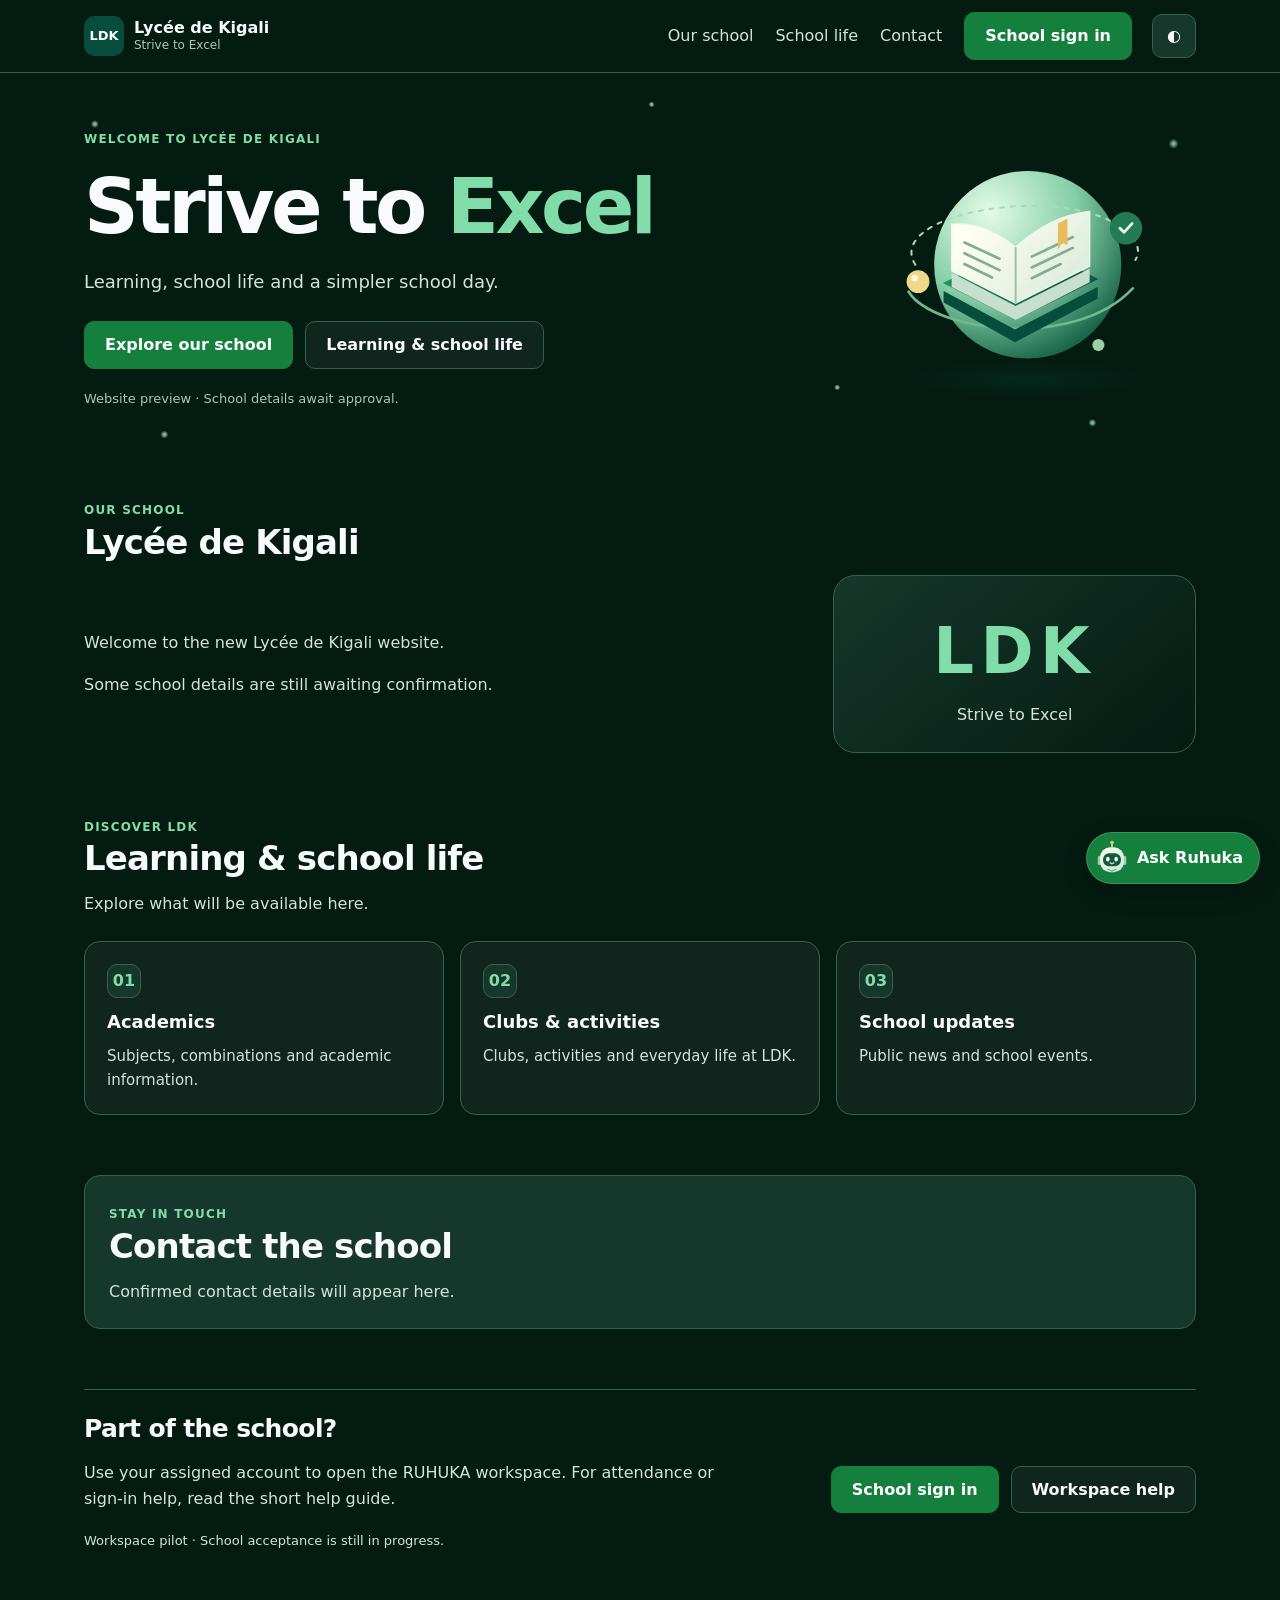
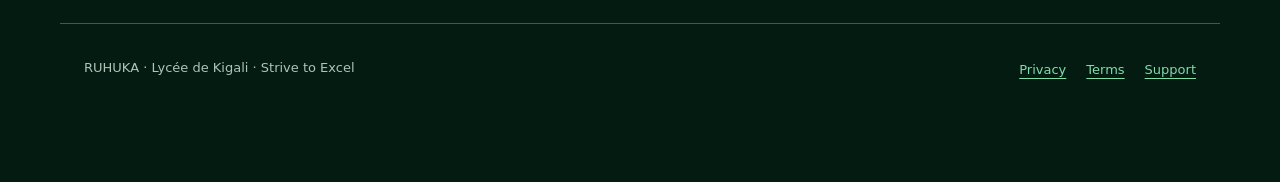
==== index.html @ 47d25acb "Isolate school previews and improve account and mobile readiness" ====
<!doctype html>
<html lang="en" data-theme="dark"><head><meta charset="utf-8"><meta name="viewport" content="width=device-width,initial-scale=1,interactive-widget=resizes-content"><meta name="description" content="Discover Lycée de Kigali. Strive to Excel. School information and secure access to the RUHUKA school workspace."><title>Lycée de Kigali · RUHUKA</title><link rel="stylesheet" href="public.css"><link rel="stylesheet" href="chat.css"><script src="connected/config.js" defer></script><script src="public-content.js" defer></script><script src="public.js" defer></script></head><body>
<a class="skip" href="#main">Skip to content</a><header class="site-header"><div class="site-nav"><a class="brand" href="index.html"><span class="brand-mark">LDK</span><span>Lycée de Kigali<small>Strive to Excel</small></span></a><nav class="desktop-links" aria-label="Main navigation"><a href="#about">Our school</a><a href="#school-life">School life</a><a href="#contact">Contact</a><a class="button primary" href="connected/">School sign in</a></nav><button id="themeBtn" class="theme-button" aria-label="Use light theme" type="button">◐</button><button id="menu-button" class="menu-button" type="button" aria-label="Open navigation" aria-expanded="false" aria-controls="site-menu">Menu</button><nav id="site-menu" class="site-menu" aria-label="Phone navigation" hidden><a href="#about">Our school</a><a href="#school-life">School life</a><a href="#contact">Contact</a><a href="connected/">School sign in</a></nav></div></header>
<main id="main" tabindex="-1"><section class="hero"><div><span class="eyebrow">Welcome to Lycée de Kigali</span><h1>Strive to <span class="gradient-text">Excel</span></h1><p class="hero-sub">Learning, school life and a simpler school day.</p><div class="actions"><a class="button primary" href="#about">Explore our school</a><a class="button" href="#school-life">Learning &amp; school life</a></div><p class="pilot" id="public-school-state">Website preview · School details await approval.</p></div><div class="hero-illustration" aria-hidden="true"><img src="assets/learning-orbit.svg" alt="" width="520" height="440" fetchpriority="high"></div></section>
<section class="section" id="about"><span class="eyebrow">Our school</span><h2>Lycée de Kigali</h2><div class="school-intro"><div><p id="public-introduction">Welcome to the new Lycée de Kigali website.</p><p class="muted" id="public-details-status">Some school details are still awaiting confirmation.</p></div><div class="motto-card"><span aria-hidden="true">LDK</span><p>Strive to Excel</p></div></div></section>
<section class="section" id="school-life"><span class="eyebrow">Discover LDK</span><h2>Learning &amp; school life</h2><p class="section-intro">Explore what will be available here.</p><div class="cards"><article class="card"><span class="step" aria-hidden="true">01</span><h3>Academics</h3><p id="public-academics">Subjects, combinations and academic information.</p></article><article class="card"><span class="step" aria-hidden="true">02</span><h3>Clubs &amp; activities</h3><p id="public-activities">Clubs, activities and everyday life at LDK.</p></article><article class="card"><span class="step" aria-hidden="true">03</span><h3>School updates</h3><p id="public-news">Public news and school events.</p></article></div></section>
<section class="section" id="contact"><div class="support-strip"><div><span class="eyebrow">Stay in touch</span><h2>Contact the school</h2><p id="public-contact">Confirmed contact details will appear here.</p></div></div></section>
<section class="section" id="school-workspace"><div class="workspace-strip"><div><h2>Part of the school?</h2><p>Use your assigned account to open the RUHUKA workspace. For attendance or sign-in help, read the short help guide.</p><p class="pilot">Workspace pilot · School acceptance is still in progress.</p></div><div class="actions"><a class="button primary" href="connected/">School sign in</a><a class="button" href="support.html">Workspace help</a></div></div></section></main>
<footer class="site-footer"><p>RUHUKA · Lycée de Kigali · Strive to Excel</p><nav aria-label="Information pages"><a href="privacy.html">Privacy</a><a href="terms.html">Terms</a><a href="support.html">Support</a></nav></footer><p id="public-status" class="public-status" role="status"></p>
<!-- AI ASSISTANT -->
<div id="ai-assistant" >
  <section id="ai-chat-panel" hidden role="region" aria-labelledby="ai-title">
    <header class="ai-header">
      <div class="ai-avatar" aria-hidden="true"><img src="assets/ruhuka-helper.svg" width="38" height="38" alt=""></div>
      <div class="ai-heading"><h2 id="ai-title">Ruhuka Assistant</h2><p>School help &amp; everyday learning</p></div>
      <button class="ai-icon-button" onclick="toggleAI()" aria-label="Close assistant">×</button>
    </header>
    <div class="ai-toolbar"><span>Ask. Learn. Keep moving.</span><button onclick="clearAIConversation()">New chat</button></div>
    <div id="ai-messages" role="log" aria-label="Chat messages" aria-live="off" aria-busy="false" tabindex="0"></div>
    <p id="ai-announcement" class="ai-sr-only" role="status" aria-live="polite" aria-atomic="true"></p>
    <div class="ai-suggestions" aria-label="Suggested questions">
      <button onclick="sendAIMessage('How do I take attendance?')">Attendance help</button>
      <button onclick="sendAIMessage('Explain how to study effectively.')">Study tips</button>
    </div>
    <div class="ai-progress"><span id="ai-status" role="status" aria-live="polite">Ready</span><button id="ai-retry" hidden onclick="retryAIMessage()">Try again</button></div>
    <div class="ai-composer">
      <label class="ai-sr-only" for="ai-input">Your question</label>
      <textarea id="ai-input" aria-describedby="ai-privacy-note" rows="2" maxlength="2000" placeholder="Ask a question…"></textarea>
      <button id="ai-send" onclick="sendAIMessage()" aria-label="Send message">Send</button>
      <button id="ai-stop" hidden onclick="stopAIResponse()" aria-label="Stop response">Stop</button>
    </div>
    <p id="ai-privacy-note" class="ai-disclaimer">Only your conversation text is sent to the AI provider. No access to private school records. Live web lookup is not connected. Don’t share passwords or private details.</p>
  </section>
  <button id="ai-fab" onclick="openAssistant()" aria-label="Open Ruhuka assistant" aria-controls="ai-chat-panel" aria-expanded="false"><img src="assets/ruhuka-helper.svg" width="38" height="38" alt="" aria-hidden="true">Ask Ruhuka</button>
</div>

</body></html>
---- public.css ----
:root{color-scheme:dark;--p:#064e3b;--a:#15803d;--a2:#80dca9;--s1:#10251e;--s2:#16372b;--s3:#244638;--b:#37604c;--t:#f8fafc;--t2:#d3e4da;--t3:#afc4b7;--sky-top:#041b12;--sh2:0 8px 24px #0003;--sh:0 2px 8px #0002}
[data-theme=light]{color-scheme:light;--p:#14532d;--a:#166534;--a2:#166534;--s1:#fff;--s2:#edf5ef;--s3:#e2eee6;--b:#c2d7c9;--t:#13281d;--t2:#374f40;--t3:#4e6657;--sky-top:#f3f8f4;--sh2:0 8px 24px #183b2415;--sh:0 2px 8px #183b2410}
*{box-sizing:border-box}html{scroll-behavior:auto;scroll-padding-top:88px}body{margin:0;font:16px/1.6 system-ui,-apple-system,sans-serif;background:var(--sky-top);color:var(--t)}button,input,select,textarea{font:inherit}button,a{-webkit-tap-highlight-color:transparent}button{cursor:pointer}a{color:var(--a2);text-underline-offset:4px}button:disabled{opacity:.6}button:focus-visible,a:focus-visible,input:focus-visible,select:focus-visible,textarea:focus-visible{outline:3px solid var(--a2);outline-offset:4px}[hidden]{display:none!important}
.skip{position:absolute;left:12px;top:-100px;padding:12px;background:var(--s1);z-index:50}.skip:focus{top:8px}.site-header{position:sticky;top:0;z-index:20;background:var(--sky-top);border-bottom:1px solid var(--b)}.site-nav{max-width:1160px;margin:auto;padding:12px 24px;display:flex;gap:20px;align-items:center;flex-wrap:wrap}.brand{display:flex;align-items:center;gap:10px;color:var(--t);font-weight:750;text-decoration:none;line-height:1.25}.brand-mark{display:grid;place-items:center;background:var(--p);color:#fff;border-radius:10px;width:40px;height:40px;font-size:13px}.brand small{display:block;font-size:12px;font-weight:500;color:var(--t3)}.desktop-links{margin-left:auto;display:flex;gap:22px;align-items:center}.desktop-links a{color:var(--t2);text-decoration:none}.theme-button,.menu-button{min-width:44px;min-height:44px;border:1px solid var(--b);border-radius:10px;background:var(--s2);color:var(--t)}.menu-button{display:none}.site-menu{width:100%;border-top:1px solid var(--b);padding-top:10px}.site-menu a{display:block;min-height:44px;padding:10px 0;color:var(--t);text-decoration:none}.button{display:inline-flex;align-items:center;justify-content:center;gap:8px;min-height:46px;padding:10px 20px;border-radius:10px;text-decoration:none;font-weight:650;border:1px solid var(--b);color:var(--t);background:var(--s1)}.button.primary{background:var(--a);border-color:var(--a);color:white}
.hero{max-width:1160px;margin:auto;padding:52px 24px 44px;display:grid;grid-template-columns:minmax(0,1.35fr) minmax(200px,.65fr);gap:32px;align-items:center}.hero h1{font-size:clamp(44px,6vw,76px);line-height:1.08;letter-spacing:-.045em;margin:16px 0 20px}.gradient-text{color:var(--a2)}.hero-sub{font-size:18px;color:var(--t2);max-width:49ch;margin:0 0 24px}.eyebrow{text-transform:uppercase;letter-spacing:.1em;font-size:12px;font-weight:750;color:var(--a2)}.hero-illustration img{display:block;width:100%;max-width:350px;height:auto;margin:auto}.actions{display:flex;gap:12px;flex-wrap:wrap}.pilot{font-size:13px;color:var(--t3);max-width:62ch;margin-top:20px}.section{max-width:1160px;margin:auto;padding:30px 24px}.section h2{font-size:clamp(25px,3.5vw,34px);line-height:1.2;letter-spacing:-.025em;margin:0 0 12px}.section-intro{max-width:68ch;color:var(--t2);margin:0 0 24px}.cards{display:grid;grid-template-columns:repeat(3,minmax(0,1fr));gap:16px}.card{background:var(--s1);border:1px solid var(--b);border-radius:16px;padding:22px}.card h3{font-size:18px;line-height:1.35;margin:12px 0 10px}.card p{font-size:15px;color:var(--t2);margin:0}.step{display:grid;place-items:center;width:34px;height:34px;border:1px solid var(--b);background:var(--s2);border-radius:10px;font-weight:750;color:var(--a2)}.support-strip{display:flex;gap:20px;justify-content:space-between;align-items:center;background:var(--s2);border:1px solid var(--b);padding:24px;border-radius:16px}.support-strip p{margin:8px 0 0;color:var(--t2)}.site-footer{max-width:1160px;margin:28px auto 0;padding:24px 24px 90px;border-top:1px solid var(--b);display:flex;gap:18px;justify-content:space-between;flex-wrap:wrap;color:var(--t3);font-size:13px}.site-footer nav{display:flex;gap:20px}.site-footer a{min-height:44px;display:inline-flex;align-items:center}.site-footer p{margin:10px 0}.public-status{position:fixed;right:20px;bottom:78px;z-index:500;max-width:300px;padding:0 10px;background:var(--s1);border-radius:8px}
@media(max-width:760px){.site-nav{padding:10px 16px;gap:10px}.desktop-links{display:none}.theme-button{margin-left:auto}.menu-button{display:block}.brand{font-size:14px}.hero{grid-template-columns:1fr;padding:24px 18px 28px;gap:12px;text-align:center}.hero-illustration{grid-row:1;max-width:170px;justify-self:center}.hero h1{font-size:clamp(40px,11vw,64px)}.hero-sub{font-size:16px}.actions{justify-content:center}.hero .button{flex:1;min-width:135px}.pilot{margin-bottom:0}.section{padding:24px 18px}.cards{grid-template-columns:1fr}.card{padding:18px}.support-strip{align-items:flex-start;flex-direction:column;padding:20px}.site-footer{padding-inline:18px}.site-footer nav{flex-wrap:wrap}.public-status{right:10px;max-width:calc(100vw - 20px)}}

.school-intro{display:grid;grid-template-columns:2fr 1fr;gap:24px;align-items:center}.school-intro p{color:var(--t2);max-width:65ch}.motto-card{border:1px solid var(--b);border-radius:22px;padding:24px;text-align:center;background:linear-gradient(140deg,var(--s2),var(--sky-top))}.motto-card span{display:block;font-size:clamp(36px,6vw,64px);font-weight:800;letter-spacing:.1em;color:var(--a2)}.motto-card p{margin:0}.workspace-strip{border-top:1px solid var(--b);padding-top:24px;display:flex;align-items:center;gap:24px;justify-content:space-between}.workspace-strip p{max-width:65ch;color:var(--t2)}.workspace-strip h2{font-size:25px}.workspace-strip .actions{flex-shrink:0}.muted{color:var(--t3)}@media(max-width:1000px){.desktop-links{gap:12px}.site-nav{gap:12px}.workspace-strip{flex-direction:column;align-items:flex-start}}@media(max-width:760px){.school-intro{grid-template-columns:1fr}.motto-card{padding:16px}.workspace-strip .actions{width:100%}}

/* A few stationary points of light; no timer, movement, canvas or filter. */
.hero{position:relative;isolation:isolate;--star:rgba(194,245,216,.7)}
.hero::before{content:"";position:absolute;inset:0;z-index:-1;pointer-events:none;background:
radial-gradient(circle at 3% 13%,var(--star) 0 1px,transparent 4px),
radial-gradient(circle at 96% 18%,var(--star) 0 1px,transparent 5px),
radial-gradient(circle at 89% 89%,var(--star) 0 1px,transparent 4px),
radial-gradient(circle at 51% 8%,var(--star) 0 1px,transparent 3px),
radial-gradient(circle at 67% 80%,var(--star) 0 1px,transparent 3px),
radial-gradient(circle at 9% 92%,var(--star) 0 1px,transparent 4px)}
[data-theme=light] .hero{--star:rgba(21,128,61,.25)}

#public-introduction,#public-academics,#public-activities,#public-news,#public-contact{white-space:pre-wrap;overflow-wrap:anywhere}
---- chat.css ----
#ai-assistant{position:fixed;bottom:max(16px,env(safe-area-inset-bottom));right:20px;z-index:500;font-family:inherit}
#ai-assistant [hidden]{display:none!important}
#ai-chat-panel{width:410px;max-width:calc(100vw - 32px);height:min(650px,calc(100dvh - 32px));display:flex;flex-direction:column;background:var(--s1);border:1px solid var(--b);border-radius:20px;box-shadow:0 16px 64px #0005;overflow:hidden}
.ai-header{display:flex;gap:12px;align-items:center;padding:18px;background:var(--p);color:#fff}
.ai-avatar{width:38px;height:38px;border-radius:12px;display:grid;place-items:center;background:#ffffff24;font-weight:800;flex:none}
.ai-heading{flex:1;min-width:0}.ai-heading h2{font-size:17px;margin:0}.ai-heading p{font-size:12px;opacity:.85;margin:3px 0 0}
#ai-assistant button{font:inherit;cursor:pointer;min-height:44px;border-radius:10px}
.ai-icon-button{font-size:28px!important;width:44px;border:0;color:#fff;background:transparent}
.ai-toolbar{display:flex;align-items:center;justify-content:space-between;padding:0 16px;border-bottom:1px solid var(--b);font-size:12px;color:var(--t2)}
.ai-toolbar button,.ai-progress button{border:0;background:transparent;color:var(--t);font-weight:600}
#ai-messages{flex:1;min-height:80px;overflow-y:auto;overscroll-behavior:contain;padding:18px;display:flex;flex-direction:column;gap:14px;scrollbar-width:thin}
.ai-message{flex-shrink:0;max-width:92%;padding:12px 14px;border-radius:15px;font-size:14px;line-height:1.6;white-space:pre-wrap;overflow-wrap:anywhere}
.ai-message-user{align-self:flex-end;background:var(--a);color:#fff;border-bottom-right-radius:4px}
.ai-message-assistant{align-self:flex-start;background:var(--s2);color:var(--t);border-bottom-left-radius:4px}
.ai-waiting{display:flex;gap:5px;align-items:center;min-height:44px}
.ai-waiting span{width:6px;height:6px;background:var(--a);border-radius:50%;animation:ai-pulse 1s infinite}
.ai-waiting span:nth-child(2){animation-delay:.15s}.ai-waiting span:nth-child(3){animation-delay:.3s}
.ai-suggestions{display:flex;gap:8px;padding:0 14px;flex-wrap:wrap}
.ai-suggestions button{font-size:12px!important;background:var(--s2);border:1px solid var(--b);color:var(--t);padding:0 10px}
.ai-progress{display:flex;align-items:center;justify-content:space-between;gap:6px;min-height:32px;padding:4px 16px;color:var(--t2);font-size:11px}
.ai-composer{display:flex;align-items:flex-end;gap:8px;margin:0 14px;border:1px solid var(--b);padding:6px;border-radius:14px;background:var(--s2)}
#ai-input{flex:1;min-width:0;resize:none;max-height:100px;border:0;background:transparent;color:var(--t);padding:6px;font:inherit;font-size:16px;line-height:1.4}
#ai-send,#ai-stop{padding:0 12px;border:0;background:var(--a);color:#fff;font-weight:600!important;flex:none}
#ai-stop{background:var(--s3);color:var(--t)}#ai-send:disabled{display:none}
.ai-disclaimer{margin:8px 16px 12px;font-size:10px;line-height:1.5;color:var(--t2)}
#ai-fab{display:flex;align-items:center;gap:10px;padding:0 18px;height:52px;border:1px solid #ffffff25;border-radius:28px!important;background:var(--a);color:#fff;box-shadow:var(--sh2);font-weight:600!important}
#ai-fab span{font-size:22px}
#ai-assistant button:focus-visible,#ai-input:focus-visible{outline:2px solid var(--a);outline-offset:3px}
.ai-sr-only{position:absolute;width:1px;height:1px;overflow:hidden;clip-path:inset(50%)}
@media(max-width:480px){#ai-assistant{right:8px;bottom:max(8px,env(safe-area-inset-bottom))}#ai-chat-panel{width:calc(100vw - 16px);max-width:none;height:calc(100dvh - 24px);border-radius:16px}.ai-header{padding:12px}.ai-suggestions{gap:6px}}
@media(prefers-reduced-motion:reduce){.ai-waiting span{animation:none}}

#ai-messages:focus-visible{outline:3px solid var(--a);outline-offset:-4px}#ai-assistant button:focus-visible{outline:3px solid var(--t);outline-offset:2px;box-shadow:0 0 0 5px var(--s1)}

#ai-fab{padding:4px 16px 4px 6px;gap:6px}#ai-fab img,.ai-avatar img{display:block;flex-shrink:0;object-fit:contain}.ai-avatar{background:transparent;border-radius:0}

@media (max-height: 500px) {
  .ai-header { padding: 6px 12px; }
  #ai-messages { min-height: 0; padding: 8px 12px; }
  .ai-suggestions { display: none; }
  .ai-disclaimer { margin: 4px 12px 6px; }
}
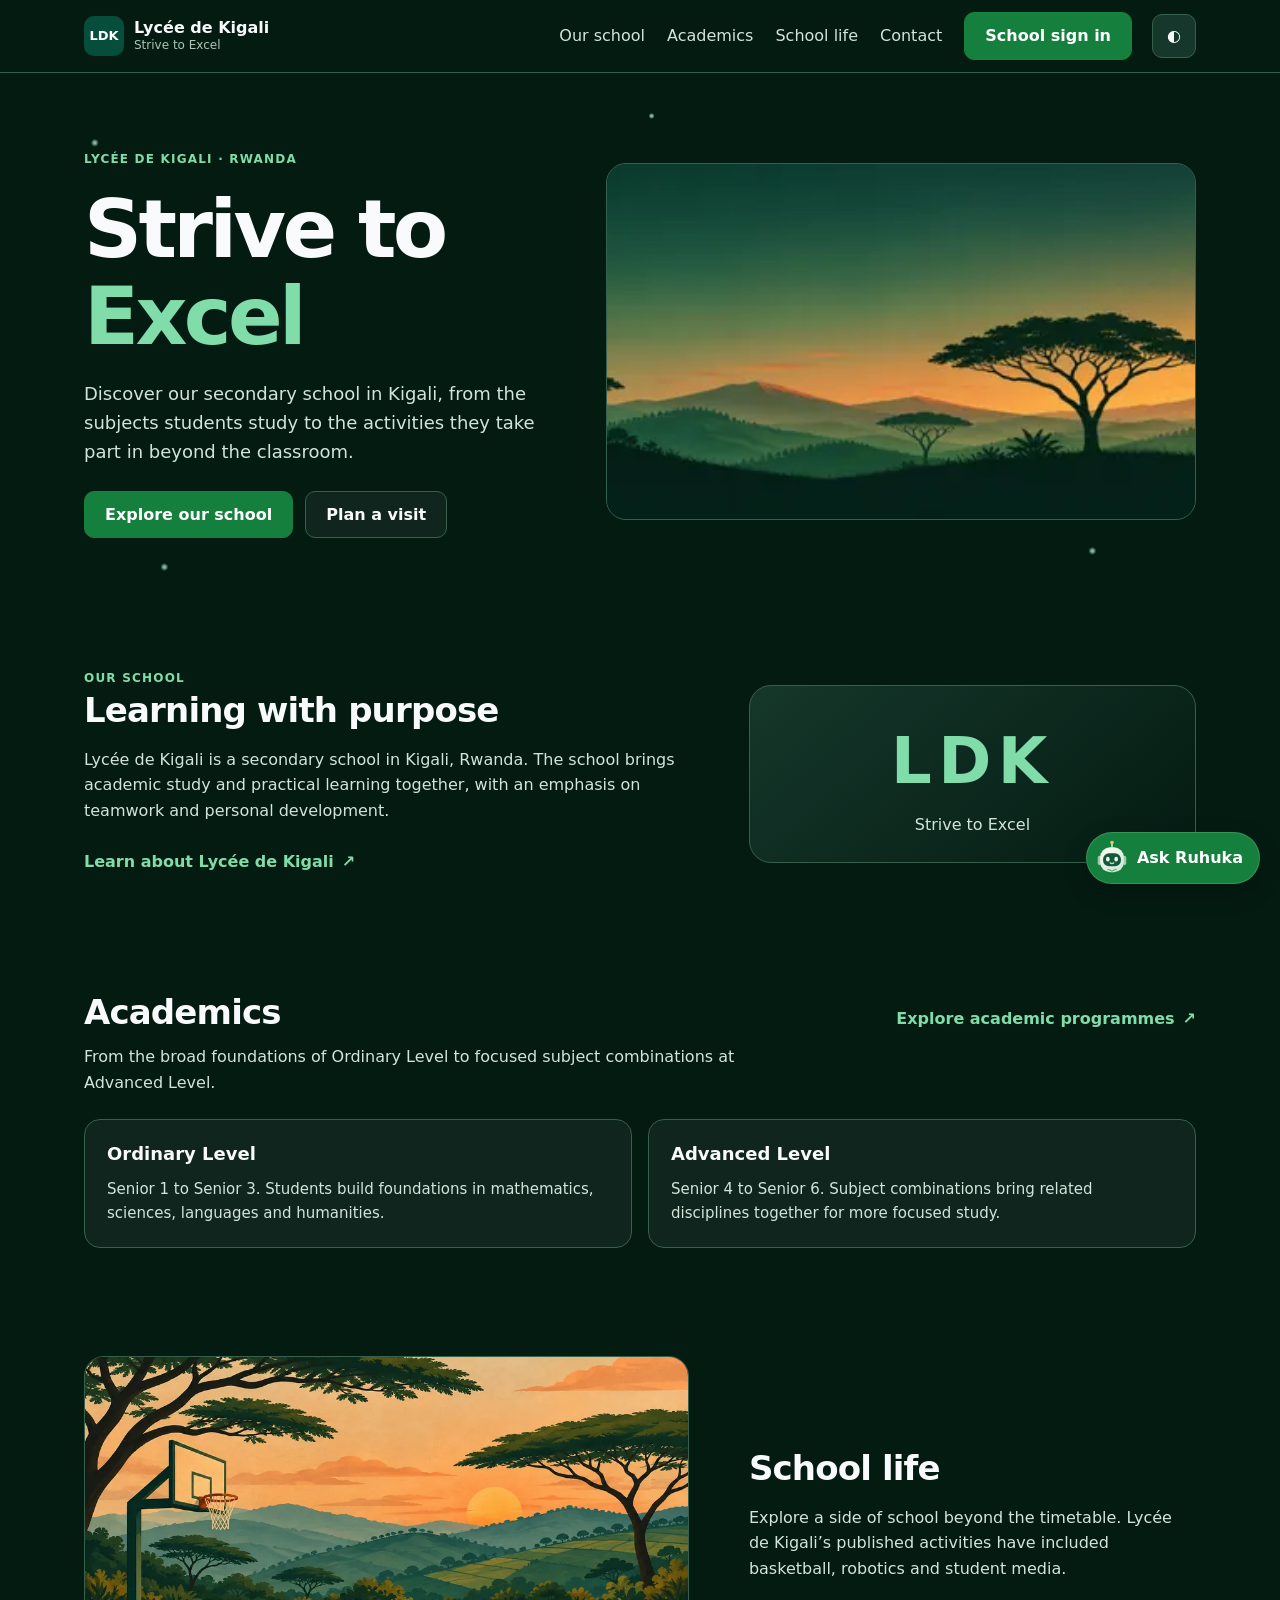
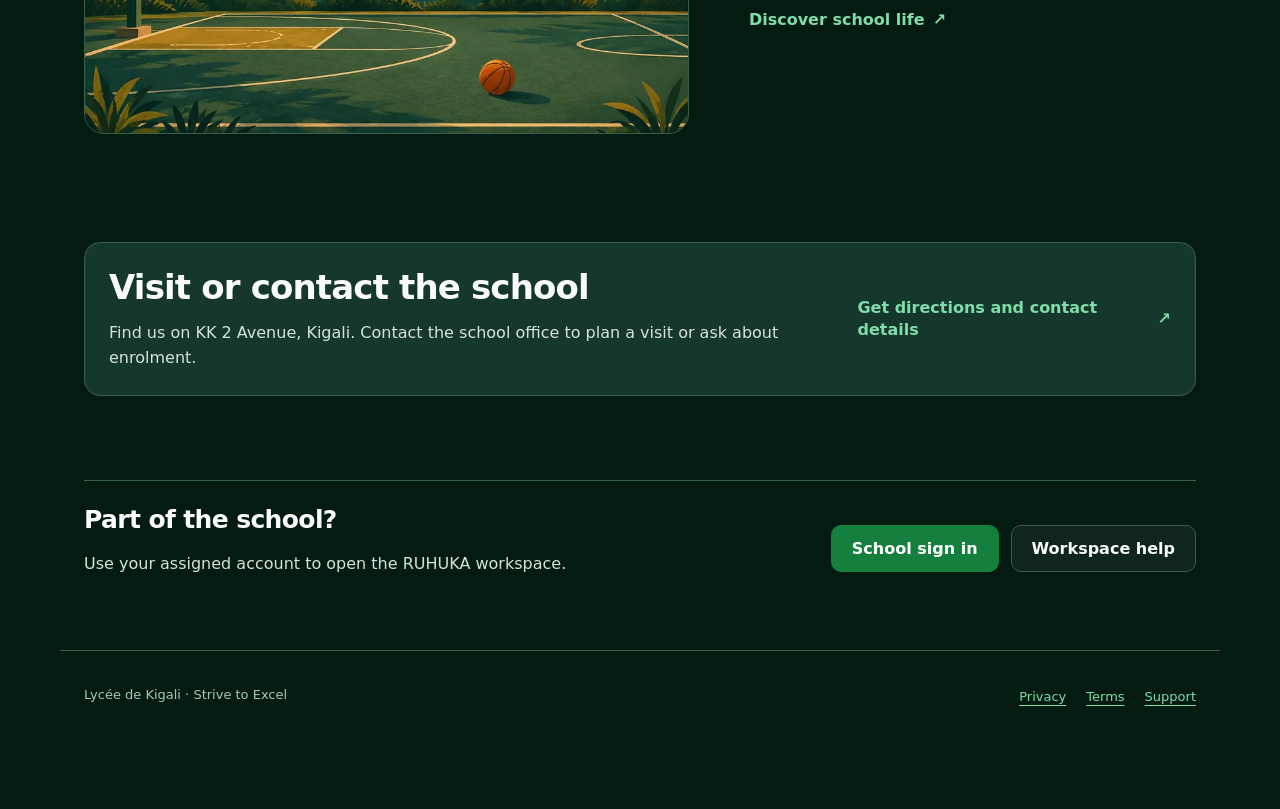
==== commit 496ae5e9: "Expand the public school site with dedicated visitor pages" ====
--- a/index.html
+++ b/index.html
@@ -1,12 +1,81 @@
 <!doctype html>
-<html lang="en" data-theme="dark"><head><meta charset="utf-8"><meta name="viewport" content="width=device-width,initial-scale=1,interactive-widget=resizes-content"><meta name="description" content="Discover Lycée de Kigali. Strive to Excel. School information and secure access to the RUHUKA school workspace."><title>Lycée de Kigali · RUHUKA</title><link rel="stylesheet" href="public.css"><link rel="stylesheet" href="chat.css"><script src="connected/config.js" defer></script><script src="public-content.js" defer></script><script src="public.js" defer></script></head><body>
-<a class="skip" href="#main">Skip to content</a><header class="site-header"><div class="site-nav"><a class="brand" href="index.html"><span class="brand-mark">LDK</span><span>Lycée de Kigali<small>Strive to Excel</small></span></a><nav class="desktop-links" aria-label="Main navigation"><a href="#about">Our school</a><a href="#school-life">School life</a><a href="#contact">Contact</a><a class="button primary" href="connected/">School sign in</a></nav><button id="themeBtn" class="theme-button" aria-label="Use light theme" type="button">◐</button><button id="menu-button" class="menu-button" type="button" aria-label="Open navigation" aria-expanded="false" aria-controls="site-menu">Menu</button><nav id="site-menu" class="site-menu" aria-label="Phone navigation" hidden><a href="#about">Our school</a><a href="#school-life">School life</a><a href="#contact">Contact</a><a href="connected/">School sign in</a></nav></div></header>
-<main id="main" tabindex="-1"><section class="hero"><div><span class="eyebrow">Welcome to Lycée de Kigali</span><h1>Strive to <span class="gradient-text">Excel</span></h1><p class="hero-sub">Learning, school life and a simpler school day.</p><div class="actions"><a class="button primary" href="#about">Explore our school</a><a class="button" href="#school-life">Learning &amp; school life</a></div><p class="pilot" id="public-school-state">Website preview · School details await approval.</p></div><div class="hero-illustration" aria-hidden="true"><img src="assets/learning-orbit.svg" alt="" width="520" height="440" fetchpriority="high"></div></section>
-<section class="section" id="about"><span class="eyebrow">Our school</span><h2>Lycée de Kigali</h2><div class="school-intro"><div><p id="public-introduction">Welcome to the new Lycée de Kigali website.</p><p class="muted" id="public-details-status">Some school details are still awaiting confirmation.</p></div><div class="motto-card"><span aria-hidden="true">LDK</span><p>Strive to Excel</p></div></div></section>
-<section class="section" id="school-life"><span class="eyebrow">Discover LDK</span><h2>Learning &amp; school life</h2><p class="section-intro">Explore what will be available here.</p><div class="cards"><article class="card"><span class="step" aria-hidden="true">01</span><h3>Academics</h3><p id="public-academics">Subjects, combinations and academic information.</p></article><article class="card"><span class="step" aria-hidden="true">02</span><h3>Clubs &amp; activities</h3><p id="public-activities">Clubs, activities and everyday life at LDK.</p></article><article class="card"><span class="step" aria-hidden="true">03</span><h3>School updates</h3><p id="public-news">Public news and school events.</p></article></div></section>
-<section class="section" id="contact"><div class="support-strip"><div><span class="eyebrow">Stay in touch</span><h2>Contact the school</h2><p id="public-contact">Confirmed contact details will appear here.</p></div></div></section>
-<section class="section" id="school-workspace"><div class="workspace-strip"><div><h2>Part of the school?</h2><p>Use your assigned account to open the RUHUKA workspace. For attendance or sign-in help, read the short help guide.</p><p class="pilot">Workspace pilot · School acceptance is still in progress.</p></div><div class="actions"><a class="button primary" href="connected/">School sign in</a><a class="button" href="support.html">Workspace help</a></div></div></section></main>
-<footer class="site-footer"><p>RUHUKA · Lycée de Kigali · Strive to Excel</p><nav aria-label="Information pages"><a href="privacy.html">Privacy</a><a href="terms.html">Terms</a><a href="support.html">Support</a></nav></footer><p id="public-status" class="public-status" role="status"></p>
+<html lang="en" data-theme="dark">
+<head>
+  <meta charset="utf-8">
+  <meta name="viewport" content="width=device-width,initial-scale=1,interactive-widget=resizes-content">
+  <meta name="description" content="Explore Lycée de Kigali, its academic programmes, school life and visitor information.">
+  <title>Lycée de Kigali · Strive to Excel</title>
+  <link rel="stylesheet" href="public.css"><link rel="stylesheet" href="chat.css">
+  <script src="connected/config.js" defer></script>
+  <script src="public-content.js" defer></script>
+  <script src="public.js" defer></script>
+</head>
+<body>
+<a class="skip" href="#main">Skip to content</a>
+<header class="site-header">
+  <div class="site-nav">
+    <a class="brand" href="index.html"><span class="brand-mark">LDK</span><span>Lycée de Kigali<small>Strive to Excel</small></span></a>
+    <nav class="desktop-links" aria-label="Main navigation"><a href="#about">Our school</a><a href="#academics">Academics</a><a href="#school-life">School life</a><a href="#contact">Contact</a><a class="button primary" href="connected/">School sign in</a></nav>
+    <button id="themeBtn" class="theme-button" aria-label="Use light theme" type="button">◐</button>
+    <button id="menu-button" class="menu-button" type="button" aria-label="Open navigation" aria-expanded="false" aria-controls="site-menu">Menu</button>
+    <nav id="site-menu" class="site-menu" aria-label="Phone navigation" hidden><a href="#about">Our school</a><a href="#academics">Academics</a><a href="#school-life">School life</a><a href="#contact">Contact</a><a href="connected/">School sign in</a></nav>
+  </div>
+</header>
+<main id="main" tabindex="-1">
+  <section class="hero visitor-hero" aria-labelledby="welcome-title">
+    <div class="visitor-hero-copy">
+      <span class="eyebrow">Lycée de Kigali · Rwanda</span>
+      <h1 id="welcome-title">Strive to <span class="gradient-text">Excel</span></h1>
+      <p class="hero-sub">Discover our secondary school in Kigali, from the subjects students study to the activities they take part in beyond the classroom.</p>
+      <div class="actions"><a class="button primary" href="#about">Explore our school</a><a class="button" href="#contact">Plan a visit</a></div>
+    </div>
+    <figure class="visitor-image hero-landscape"><img src="assets/kigali-hills.webp" srcset="assets/kigali-hills-small.webp 640w, assets/kigali-hills.webp 1280w" sizes="(max-width: 760px) calc(100vw - 36px), (max-width: 1160px) 55vw, 620px" width="1280" height="427" alt="Illustration of layered hills and acacia trees at dusk" fetchpriority="high"></figure>
+  </section>
+
+  <section class="section visitor-section" id="about">
+    <div class="visitor-split">
+      <div><span class="eyebrow">Our school</span><h2>Learning with purpose</h2>
+      <p id="public-introduction">Lycée de Kigali is a secondary school in Kigali, Rwanda. The school brings academic study and practical learning together, with an emphasis on teamwork and personal development.</p>
+      <a class="visitor-link" href="our-school.html" target="_blank" rel="noopener">Learn about Lycée de Kigali <span aria-hidden="true">↗</span><span class="visually-hidden"> (opens in a new tab)</span></a></div>
+      <div class="motto-card"><span aria-hidden="true">LDK</span><p>Strive to Excel</p></div>
+    </div>
+  </section>
+
+  <section class="section visitor-section" id="academics">
+    <div class="visitor-section-heading"><h2>Academics</h2><a class="visitor-link" href="academics.html" target="_blank" rel="noopener">Explore academic programmes <span aria-hidden="true">↗</span><span class="visually-hidden"> (opens in a new tab)</span></a></div>
+    <p class="section-intro" id="public-academics">From the broad foundations of Ordinary Level to focused subject combinations at Advanced Level.</p>
+    <div class="visitor-grid visitor-grid-two"><article class="card"><h3>Ordinary Level</h3><p>Senior 1 to Senior 3. Students build foundations in mathematics, sciences, languages and humanities.</p></article><article class="card"><h3>Advanced Level</h3><p>Senior 4 to Senior 6. Subject combinations bring related disciplines together for more focused study.</p></article></div>
+  </section>
+
+  <section class="section visitor-section" id="school-life">
+    <div class="visitor-split visitor-story">
+      <figure class="visitor-image life-landscape"><img src="assets/school-court.webp" width="960" height="640" alt="Illustration of an empty basketball court framed by trees and hills" loading="lazy" decoding="async"></figure>
+      <div><h2>School life</h2>
+      <p id="public-activities">Explore a side of school beyond the timetable. Lycée de Kigali’s published activities have included basketball, robotics and student media.</p>
+      <a class="visitor-link" href="school-life.html" target="_blank" rel="noopener">Discover school life <span aria-hidden="true">↗</span><span class="visually-hidden"> (opens in a new tab)</span></a>
+      <div class="visitor-update" data-public-update hidden><h3>School updates</h3><p id="public-news"></p></div></div>
+    </div>
+  </section>
+
+  <section class="section visitor-section" id="contact">
+    <div class="support-strip">
+      <div><h2>Visit or contact the school</h2><p id="public-contact">Find us on KK 2 Avenue, Kigali. Contact the school office to plan a visit or ask about enrolment.</p></div>
+      <a class="visitor-link" href="contact.html" target="_blank" rel="noopener">Get directions and contact details <span aria-hidden="true">↗</span><span class="visually-hidden"> (opens in a new tab)</span></a>
+    </div>
+  </section>
+
+  <section class="section" id="school-workspace">
+    <div class="workspace-strip">
+      <div><h2>Part of the school?</h2><p>Use your assigned account to open the RUHUKA workspace.</p></div>
+      <div class="actions"><a class="button primary" href="connected/">School sign in</a><a class="button" href="support.html">Workspace help</a></div>
+    </div>
+  </section>
+</main>
+<footer class="site-footer">
+  <p>Lycée de Kigali · Strive to Excel</p>
+  <nav aria-label="Information pages"><a href="privacy.html">Privacy</a><a href="terms.html">Terms</a><a href="support.html">Support</a></nav>
+</footer>
+<p id="public-status" class="public-status" role="status"></p>
 <!-- AI ASSISTANT -->
 <div id="ai-assistant" >
   <section id="ai-chat-panel" hidden role="region" aria-labelledby="ai-title">
@@ -34,4 +103,5 @@
   <button id="ai-fab" onclick="openAssistant()" aria-label="Open Ruhuka assistant" aria-controls="ai-chat-panel" aria-expanded="false"><img src="assets/ruhuka-helper.svg" width="38" height="38" alt="" aria-hidden="true">Ask Ruhuka</button>
 </div>
 
-</body></html>
+</body>
+</html>
--- a/public.css
+++ b/public.css
@@ -19,3 +19,89 @@
 [data-theme=light] .hero{--star:rgba(21,128,61,.25)}
 
 #public-introduction,#public-academics,#public-activities,#public-news,#public-contact{white-space:pre-wrap;overflow-wrap:anywhere}
+
+/* Visitor pages share the existing theme and leave workspace styling intact. */
+.visually-hidden {
+  position: absolute;
+  width: 1px;
+  height: 1px;
+  padding: 0;
+  margin: -1px;
+  overflow: hidden;
+  clip-path: inset(50%);
+  white-space: nowrap;
+}
+.desktop-links [aria-current="page"], .site-menu [aria-current="page"] {
+  color: var(--a2);
+  text-decoration: underline;
+  text-underline-offset: 5px;
+}
+.visitor-hero {
+  grid-template-columns: minmax(0, .88fr) minmax(0, 1.12fr);
+  gap: clamp(24px, 5vw, 58px);
+  padding-block: clamp(32px, 6vw, 72px);
+}
+.visitor-hero h1 { font-size: clamp(45px, 6.3vw, 82px); }
+.visitor-hero .hero-sub { max-width: 42ch; }
+.visitor-image {
+  margin: 0;
+  overflow: hidden;
+  border: 1px solid var(--b);
+  border-radius: 20px;
+  background: var(--s2);
+}
+.visitor-image img { display: block; width: 100%; height: 100%; object-fit: cover; }
+.hero-landscape { aspect-ratio: 1.65; }
+.hero-landscape img { object-position: 58% center; }
+.life-landscape { aspect-ratio: 1.6; }
+.visitor-section { padding-block: clamp(30px, 5vw, 54px); }
+.visitor-section-heading { display: flex; flex-wrap: wrap; align-items: baseline; justify-content: space-between; column-gap: 24px; }
+.visitor-split {
+  display: grid;
+  grid-template-columns: minmax(0, 1.15fr) minmax(0, .85fr);
+  align-items: center;
+  gap: clamp(22px, 5vw, 60px);
+}
+.visitor-story p, .visitor-split p { color: var(--t2); max-width: 62ch; }
+.visitor-grid {
+  display: grid;
+  grid-template-columns: repeat(3, minmax(0, 1fr));
+  gap: 16px;
+}
+.visitor-grid-two { grid-template-columns: repeat(2, minmax(0, 1fr)); }
+.visitor-grid .card h3, .visitor-detail .card h3 { margin-top: 0; }
+.visitor-link, .visitor-back {
+  display: inline-flex;
+  min-height: 44px;
+  align-items: center;
+  gap: 8px;
+  font-weight: 700;
+  line-height: 1.35;
+}
+.visitor-link { text-decoration: none; }
+.visitor-link:hover { text-decoration: underline; }
+.visitor-update { margin-top: 16px; border-top: 1px solid var(--b); }
+.visitor-detail .detail-heading { padding-block: clamp(26px, 5vw, 58px) 8px; }
+.detail-heading h1 { font-size: clamp(40px, 7vw, 68px); line-height: 1.08; letter-spacing: -.04em; margin: 14px 0 0; }
+.visitor-detail .actions { justify-content: flex-start; }
+.contact-list { display: grid; gap: 6px; }
+.contact-list a { display: flex; align-items: center; gap: 8px; min-height: 44px; overflow-wrap: anywhere; }
+.visitor-detail .card .actions { margin-top: 16px; }
+@media (max-width: 920px) {
+  .site-nav { padding: 10px 16px; gap: 10px; }
+  .desktop-links { display: none; }
+  .theme-button { margin-left: auto; }
+  .menu-button { display: block; }
+}
+@media (max-width: 760px) {
+  .visitor-hero { grid-template-columns: minmax(0, 1fr); gap: 22px; text-align: left; }
+  .visitor-hero h1 { font-size: clamp(43px, 11vw, 65px); }
+  .visitor-hero .actions { justify-content: flex-start; }
+  .visitor-hero .button { flex: none; }
+  .hero-landscape { aspect-ratio: 1.85; }
+  .visitor-split { grid-template-columns: minmax(0, 1fr); }
+  .visitor-grid { grid-template-columns: repeat(2, minmax(0, 1fr)); }
+}
+@media (max-width: 510px) {
+  .visitor-grid { grid-template-columns: minmax(0, 1fr); }
+}
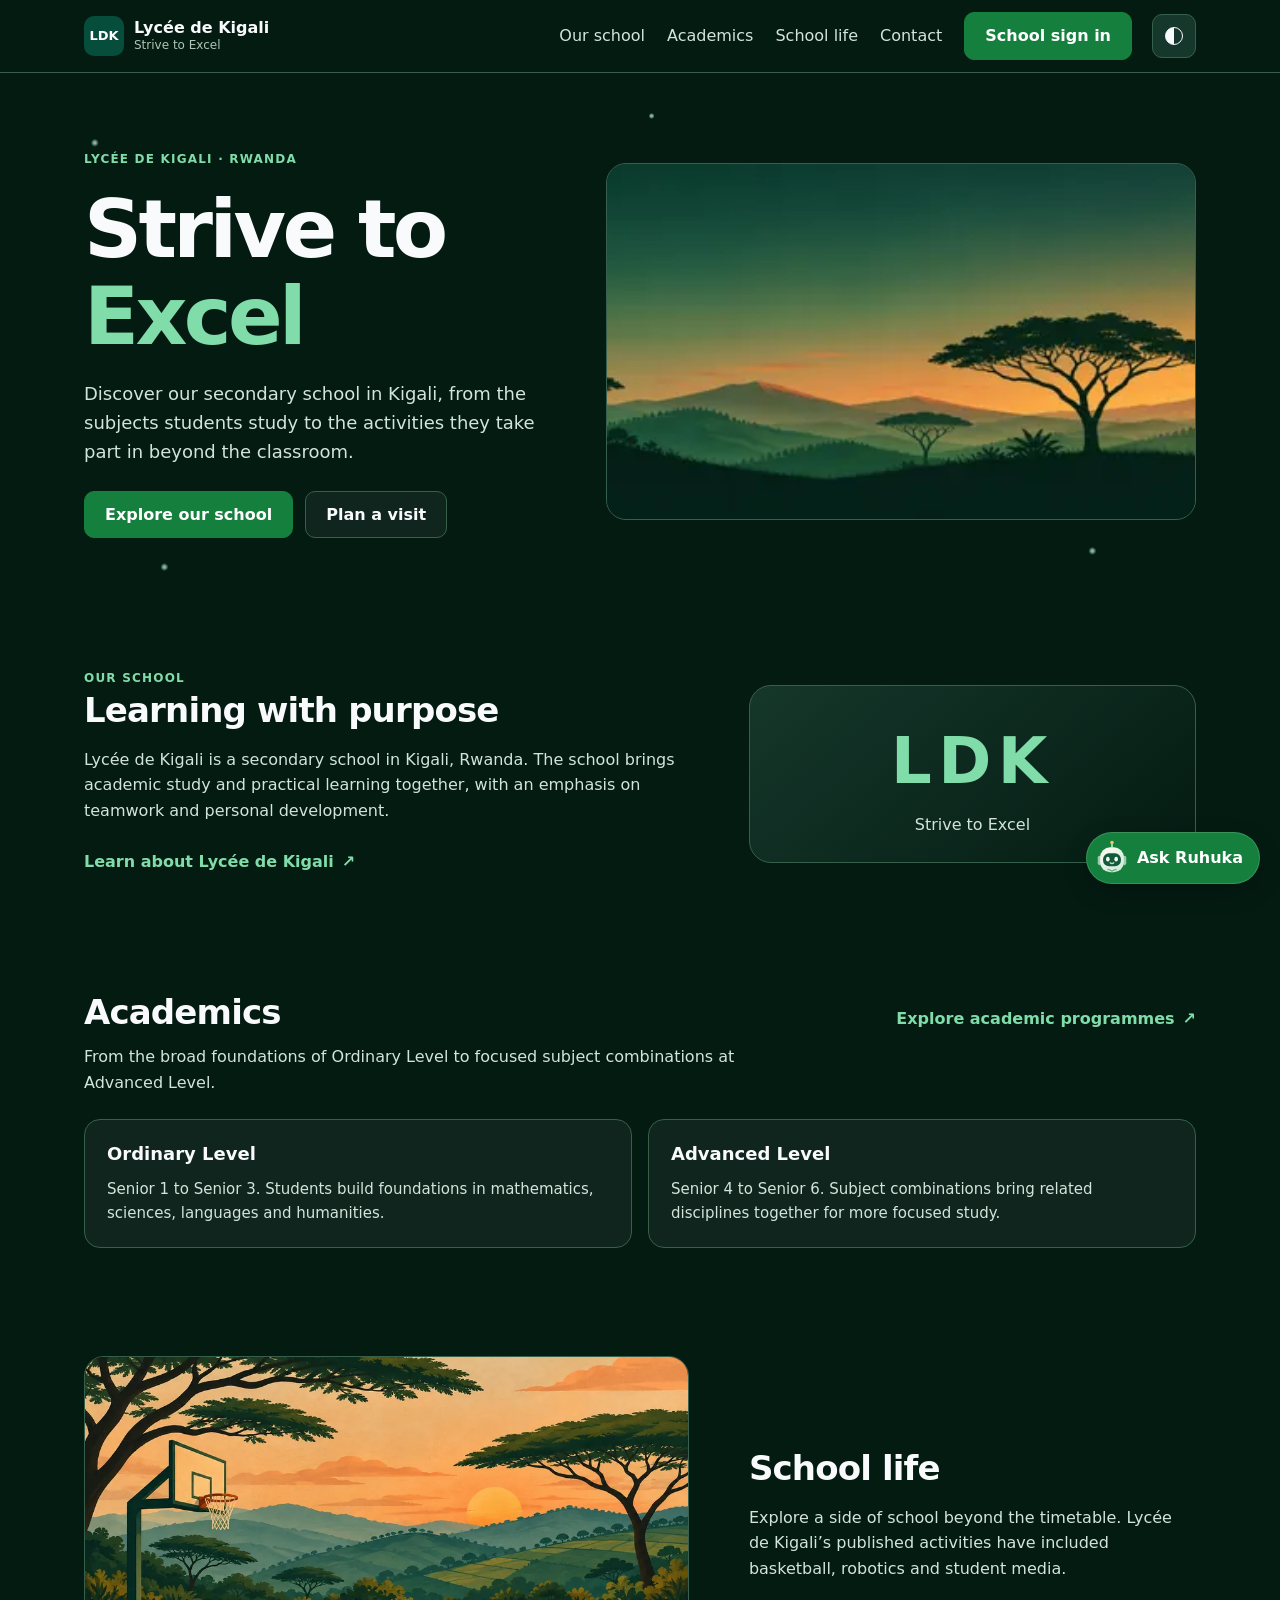
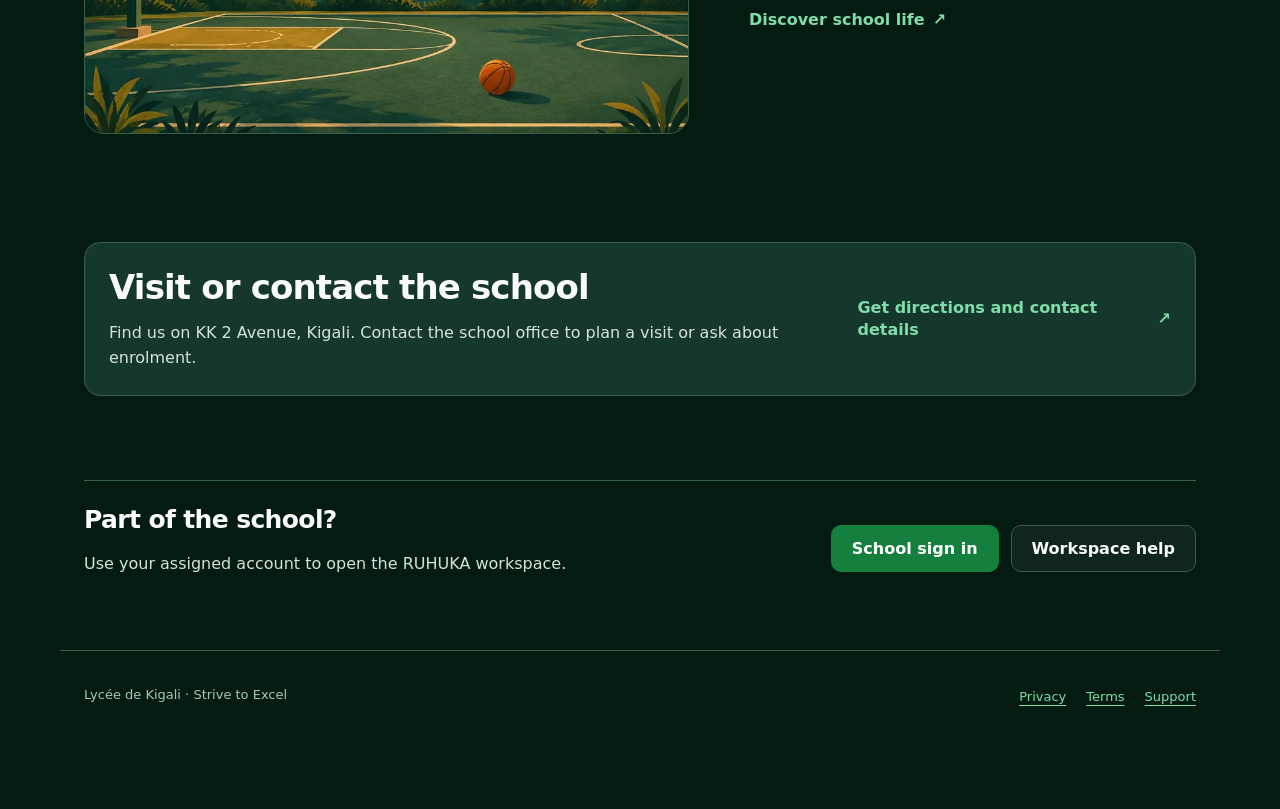
==== commit 1e39b3e4: "Keep the visitor theme switch visible across browsers" ====
--- a/index.html
+++ b/index.html
@@ -16,7 +16,7 @@
   <div class="site-nav">
     <a class="brand" href="index.html"><span class="brand-mark">LDK</span><span>Lycée de Kigali<small>Strive to Excel</small></span></a>
     <nav class="desktop-links" aria-label="Main navigation"><a href="#about">Our school</a><a href="#academics">Academics</a><a href="#school-life">School life</a><a href="#contact">Contact</a><a class="button primary" href="connected/">School sign in</a></nav>
-    <button id="themeBtn" class="theme-button" aria-label="Use light theme" type="button">◐</button>
+    <button id="themeBtn" class="theme-button" aria-label="Use light theme" type="button"></button>
     <button id="menu-button" class="menu-button" type="button" aria-label="Open navigation" aria-expanded="false" aria-controls="site-menu">Menu</button>
     <nav id="site-menu" class="site-menu" aria-label="Phone navigation" hidden><a href="#about">Our school</a><a href="#academics">Academics</a><a href="#school-life">School life</a><a href="#contact">Contact</a><a href="connected/">School sign in</a></nav>
   </div>
--- a/public.css
+++ b/public.css
@@ -105,3 +105,14 @@
 @media (max-width: 510px) {
   .visitor-grid { grid-template-columns: minmax(0, 1fr); }
 }
+
+.theme-button::before {
+  content: "";
+  display: block;
+  width: 16px;
+  height: 16px;
+  margin: auto;
+  border: 1px solid currentColor;
+  border-radius: 50%;
+  background: linear-gradient(90deg, currentColor 50%, transparent 50%);
+}
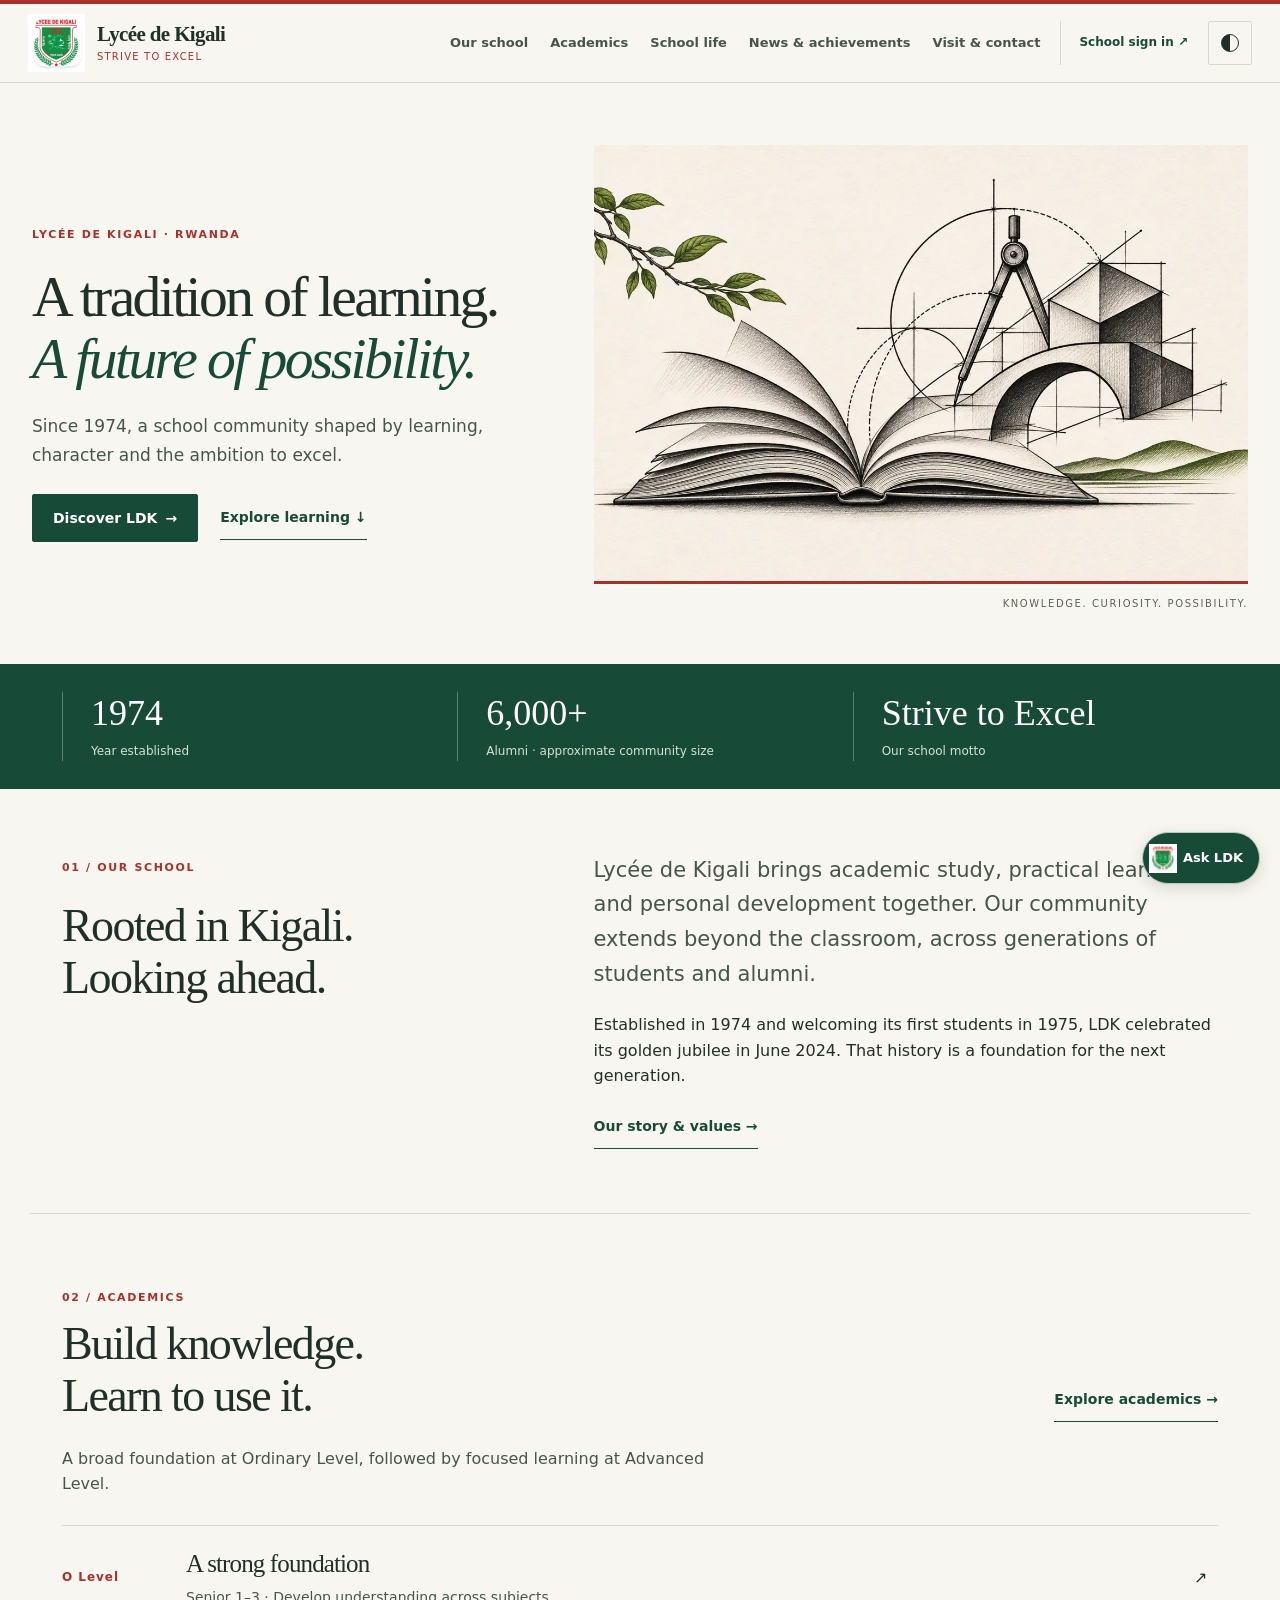
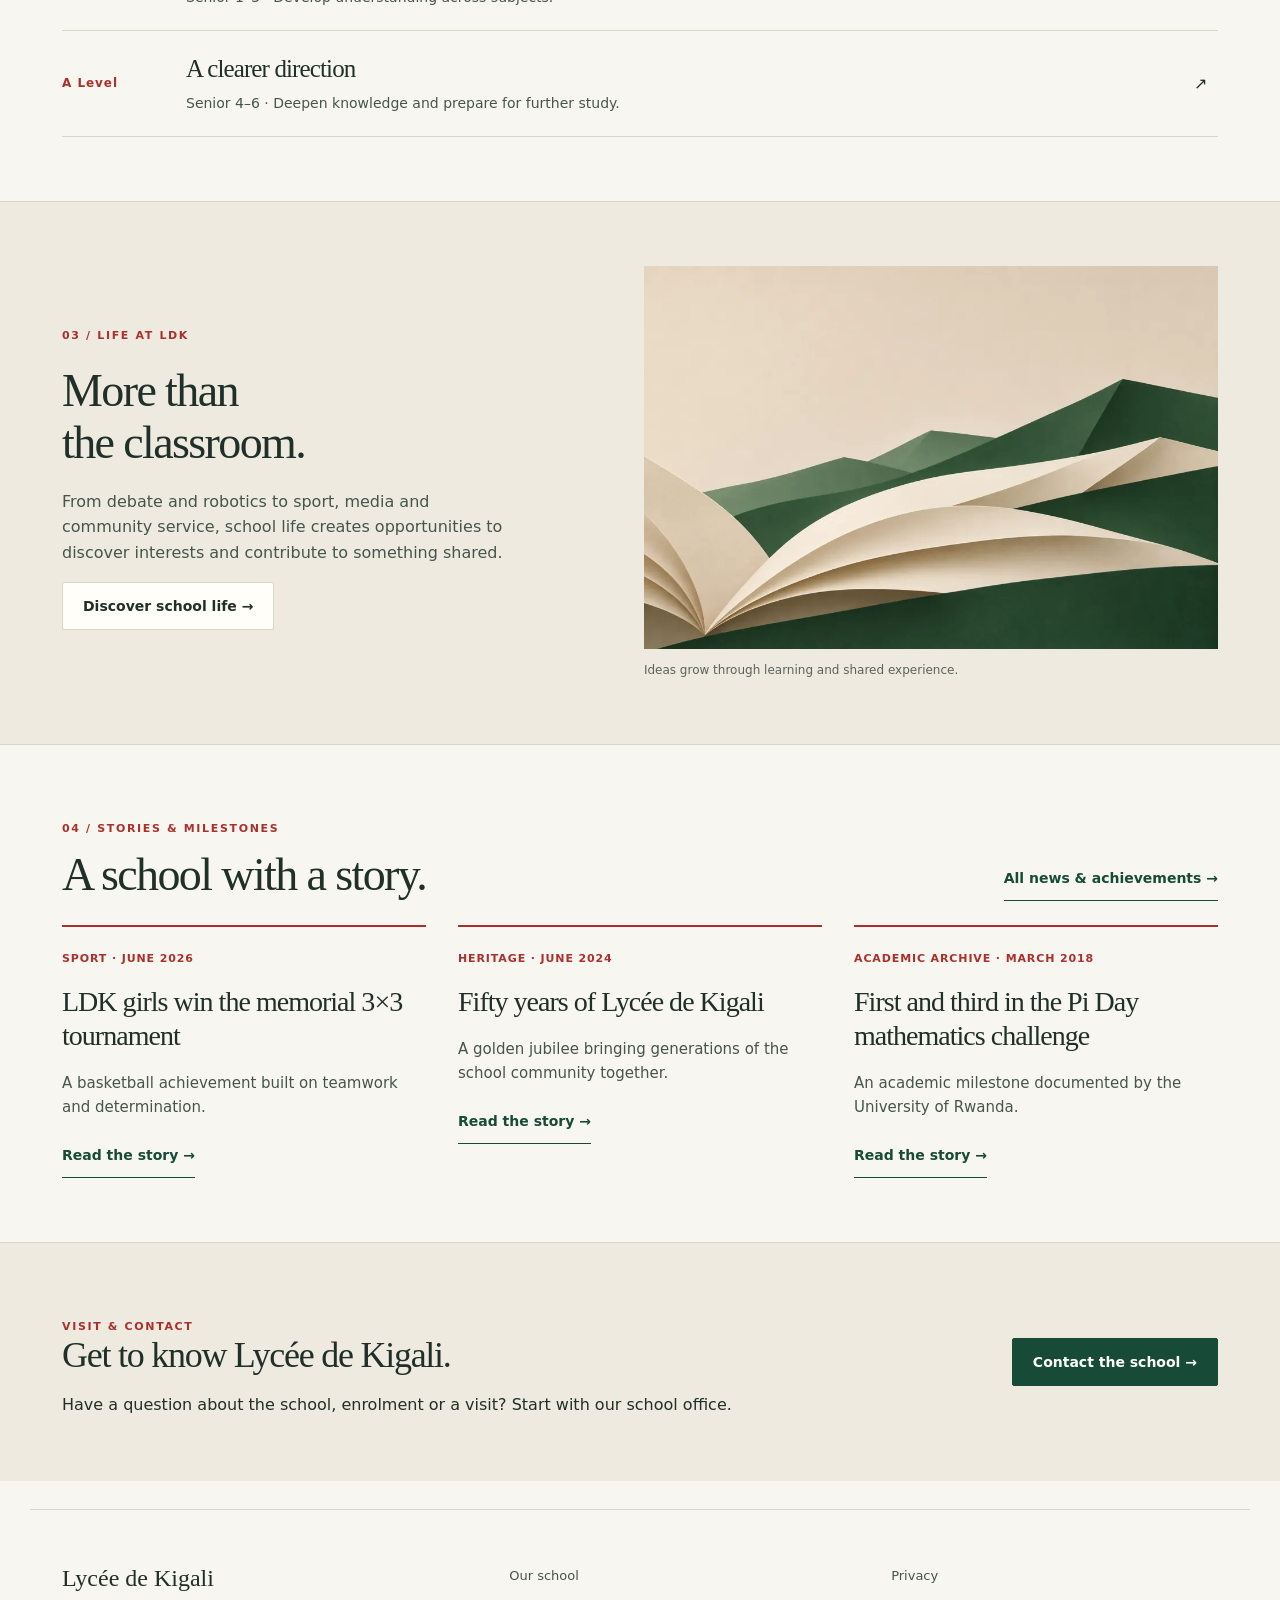
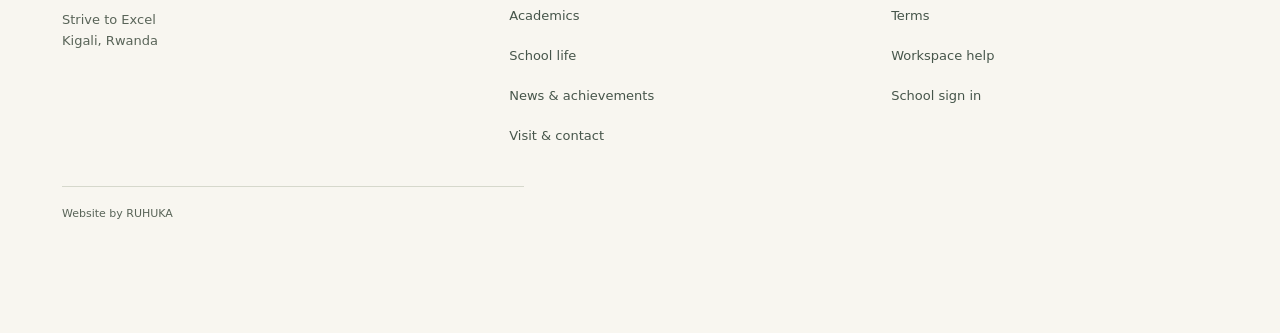
==== commit 364e9b71: "Give Lycée de Kigali a school-first editorial visitor website" ====
--- a/index.html
+++ b/index.html
@@ -1,90 +1,19 @@
 <!doctype html>
-<html lang="en" data-theme="dark">
-<head>
-  <meta charset="utf-8">
-  <meta name="viewport" content="width=device-width,initial-scale=1,interactive-widget=resizes-content">
-  <meta name="description" content="Explore Lycée de Kigali, its academic programmes, school life and visitor information.">
-  <title>Lycée de Kigali · Strive to Excel</title>
-  <link rel="stylesheet" href="public.css"><link rel="stylesheet" href="chat.css">
-  <script src="connected/config.js" defer></script>
-  <script src="public-content.js" defer></script>
-  <script src="public.js" defer></script>
-</head>
-<body>
-<a class="skip" href="#main">Skip to content</a>
-<header class="site-header">
-  <div class="site-nav">
-    <a class="brand" href="index.html"><span class="brand-mark">LDK</span><span>Lycée de Kigali<small>Strive to Excel</small></span></a>
-    <nav class="desktop-links" aria-label="Main navigation"><a href="#about">Our school</a><a href="#academics">Academics</a><a href="#school-life">School life</a><a href="#contact">Contact</a><a class="button primary" href="connected/">School sign in</a></nav>
-    <button id="themeBtn" class="theme-button" aria-label="Use light theme" type="button"></button>
-    <button id="menu-button" class="menu-button" type="button" aria-label="Open navigation" aria-expanded="false" aria-controls="site-menu">Menu</button>
-    <nav id="site-menu" class="site-menu" aria-label="Phone navigation" hidden><a href="#about">Our school</a><a href="#academics">Academics</a><a href="#school-life">School life</a><a href="#contact">Contact</a><a href="connected/">School sign in</a></nav>
-  </div>
-</header>
-<main id="main" tabindex="-1">
-  <section class="hero visitor-hero" aria-labelledby="welcome-title">
-    <div class="visitor-hero-copy">
-      <span class="eyebrow">Lycée de Kigali · Rwanda</span>
-      <h1 id="welcome-title">Strive to <span class="gradient-text">Excel</span></h1>
-      <p class="hero-sub">Discover our secondary school in Kigali, from the subjects students study to the activities they take part in beyond the classroom.</p>
-      <div class="actions"><a class="button primary" href="#about">Explore our school</a><a class="button" href="#contact">Plan a visit</a></div>
-    </div>
-    <figure class="visitor-image hero-landscape"><img src="assets/kigali-hills.webp" srcset="assets/kigali-hills-small.webp 640w, assets/kigali-hills.webp 1280w" sizes="(max-width: 760px) calc(100vw - 36px), (max-width: 1160px) 55vw, 620px" width="1280" height="427" alt="Illustration of layered hills and acacia trees at dusk" fetchpriority="high"></figure>
-  </section>
-
-  <section class="section visitor-section" id="about">
-    <div class="visitor-split">
-      <div><span class="eyebrow">Our school</span><h2>Learning with purpose</h2>
-      <p id="public-introduction">Lycée de Kigali is a secondary school in Kigali, Rwanda. The school brings academic study and practical learning together, with an emphasis on teamwork and personal development.</p>
-      <a class="visitor-link" href="our-school.html" target="_blank" rel="noopener">Learn about Lycée de Kigali <span aria-hidden="true">↗</span><span class="visually-hidden"> (opens in a new tab)</span></a></div>
-      <div class="motto-card"><span aria-hidden="true">LDK</span><p>Strive to Excel</p></div>
-    </div>
-  </section>
-
-  <section class="section visitor-section" id="academics">
-    <div class="visitor-section-heading"><h2>Academics</h2><a class="visitor-link" href="academics.html" target="_blank" rel="noopener">Explore academic programmes <span aria-hidden="true">↗</span><span class="visually-hidden"> (opens in a new tab)</span></a></div>
-    <p class="section-intro" id="public-academics">From the broad foundations of Ordinary Level to focused subject combinations at Advanced Level.</p>
-    <div class="visitor-grid visitor-grid-two"><article class="card"><h3>Ordinary Level</h3><p>Senior 1 to Senior 3. Students build foundations in mathematics, sciences, languages and humanities.</p></article><article class="card"><h3>Advanced Level</h3><p>Senior 4 to Senior 6. Subject combinations bring related disciplines together for more focused study.</p></article></div>
-  </section>
-
-  <section class="section visitor-section" id="school-life">
-    <div class="visitor-split visitor-story">
-      <figure class="visitor-image life-landscape"><img src="assets/school-court.webp" width="960" height="640" alt="Illustration of an empty basketball court framed by trees and hills" loading="lazy" decoding="async"></figure>
-      <div><h2>School life</h2>
-      <p id="public-activities">Explore a side of school beyond the timetable. Lycée de Kigali’s published activities have included basketball, robotics and student media.</p>
-      <a class="visitor-link" href="school-life.html" target="_blank" rel="noopener">Discover school life <span aria-hidden="true">↗</span><span class="visually-hidden"> (opens in a new tab)</span></a>
-      <div class="visitor-update" data-public-update hidden><h3>School updates</h3><p id="public-news"></p></div></div>
-    </div>
-  </section>
-
-  <section class="section visitor-section" id="contact">
-    <div class="support-strip">
-      <div><h2>Visit or contact the school</h2><p id="public-contact">Find us on KK 2 Avenue, Kigali. Contact the school office to plan a visit or ask about enrolment.</p></div>
-      <a class="visitor-link" href="contact.html" target="_blank" rel="noopener">Get directions and contact details <span aria-hidden="true">↗</span><span class="visually-hidden"> (opens in a new tab)</span></a>
-    </div>
-  </section>
-
-  <section class="section" id="school-workspace">
-    <div class="workspace-strip">
-      <div><h2>Part of the school?</h2><p>Use your assigned account to open the RUHUKA workspace.</p></div>
-      <div class="actions"><a class="button primary" href="connected/">School sign in</a><a class="button" href="support.html">Workspace help</a></div>
-    </div>
-  </section>
-</main>
-<footer class="site-footer">
-  <p>Lycée de Kigali · Strive to Excel</p>
-  <nav aria-label="Information pages"><a href="privacy.html">Privacy</a><a href="terms.html">Terms</a><a href="support.html">Support</a></nav>
-</footer>
-<p id="public-status" class="public-status" role="status"></p>
-<!-- AI ASSISTANT -->
+<html lang="en" data-theme="light"><head><meta charset="utf-8"><meta name="viewport" content="width=device-width,initial-scale=1,interactive-widget=resizes-content"><meta name="description" content="Discover Lycée de Kigali: our history, learning, school life, achievements and visitor information."><meta name="theme-color" content="#174b37"><title>Strive to Excel · Lycée de Kigali</title><link rel="icon" href="assets/ldk-crest.png" type="image/png"><link rel="stylesheet" href="public.css"><link rel="stylesheet" href="chat.css"><script src="connected/config.js" defer></script><script src="public-content.js" defer></script><script src="public.js" defer></script></head><body class="institution"><a class="skip" href="#main">Skip to content</a><header class="site-header"><div class="site-nav"><a class="brand" href="index.html"><img class="school-crest" src="assets/ldk-crest.png" width="57" height="58" alt="Lycée de Kigali emblem"><span>Lycée de Kigali<small>Strive to Excel</small></span></a><nav class="desktop-links" aria-label="Main navigation"><a href="our-school.html">Our school</a><a href="academics.html">Academics</a><a href="school-life.html">School life</a><a href="news.html">News & achievements</a><a href="contact.html">Visit & contact</a></nav><a class="school-login" href="connected/">School sign in <span aria-hidden="true">↗</span></a><button id="themeBtn" class="theme-button" aria-label="Use dark theme" type="button"></button><button id="menu-button" class="menu-button" type="button" aria-label="Open navigation" aria-expanded="false" aria-controls="site-menu">Menu</button><nav id="site-menu" class="site-menu" aria-label="Phone navigation" hidden><a href="our-school.html">Our school</a><a href="academics.html">Academics</a><a href="school-life.html">School life</a><a href="news.html">News & achievements</a><a href="contact.html">Visit & contact</a><a href="connected/">School sign in</a></nav></div></header><main id="main" tabindex="-1"><section class="hero editorial-hero" aria-labelledby="welcome-title"><div class="hero-copy"><p class="eyebrow">Lycée de Kigali · Rwanda</p><h1 id="welcome-title">A tradition of learning.<br><em>A future of possibility.</em></h1><p class="hero-sub">Since 1974, a school community shaped by learning, character and the ambition to excel.</p><div class="actions"><a class="button primary" href="our-school.html">Discover LDK <span aria-hidden="true">→</span></a><a class="text-link" href="#academics">Explore learning ↓</a></div></div><figure class="hero-art"><img src="assets/learning-sketch.webp" srcset="assets/learning-sketch-small.webp 600w, assets/learning-sketch.webp 1200w" sizes="(max-width: 760px) calc(100vw - 40px), 55vw" width="1200" height="800" alt="Ink illustration of an open book, drawing compass and geometric forms" fetchpriority="high"><figcaption>Knowledge. Curiosity. Possibility.</figcaption></figure></section>
+<div class="heritage-band"><div><strong>1974</strong><span>Year established</span></div><div><strong>6,000+</strong><span>Alumni · approximate community size</span></div><div><strong>Strive to Excel</strong><span>Our school motto</span></div></div>
+<section class="section editorial-section" id="about"><div class="section-label"><span class="eyebrow">01 / Our school</span><h2>Rooted in Kigali.<br>Looking ahead.</h2></div><div class="section-copy"><p class="lead" id="public-introduction">Lycée de Kigali brings academic study, practical learning and personal development together. Our community extends beyond the classroom, across generations of students and alumni.</p><p>Established in 1974 and welcoming its first students in 1975, LDK celebrated its golden jubilee in June 2024. That history is a foundation for the next generation.</p><a class="text-link" href="our-school.html">Our story & values →</a></div></section>
+<section class="section academic-section" id="academics"><div class="section-top"><div><p class="eyebrow">02 / Academics</p><h2>Build knowledge.<br>Learn to use it.</h2></div><a class="text-link" href="academics.html">Explore academics →</a></div><p class="section-intro" id="public-academics">A broad foundation at Ordinary Level, followed by focused learning at Advanced Level.</p><div class="programme-rows"><a href="academics.html#ordinary"><span class="programme-no">O Level</span><div><h3>A strong foundation</h3><p>Senior 1–3 · Develop understanding across subjects.</p></div><span aria-hidden="true">↗</span></a><a href="academics.html#advanced"><span class="programme-no">A Level</span><div><h3>A clearer direction</h3><p>Senior 4–6 · Deepen knowledge and prepare for further study.</p></div><span aria-hidden="true">↗</span></a></div></section>
+<section class="life-panel" id="school-life"><div class="section life-inner"><div><p class="eyebrow">03 / Life at LDK</p><h2>More than<br>the classroom.</h2><p id="public-activities">From debate and robotics to sport, media and community service, school life creates opportunities to discover interests and contribute to something shared.</p><a class="button" href="school-life.html">Discover school life →</a></div><figure><img src="assets/paper-hills.webp" width="1000" height="667" alt="Illustration of folded book pages flowing into green hills" loading="lazy" decoding="async"><figcaption>Ideas grow through learning and shared experience.</figcaption></figure></div></section>
+<section class="section news-section" id="news"><div class="section-top"><div><p class="eyebrow">04 / Stories & milestones</p><h2>A school with a story.</h2></div><a class="text-link" href="news.html">All news & achievements →</a></div><div class="story-grid"><article><p class="story-meta">Sport · June 2026</p><h3><a href="news.html#basketball">LDK girls win the memorial 3×3 tournament</a></h3><p>A basketball achievement built on teamwork and determination.</p><a class="text-link" href="news.html#basketball" aria-label="Read about the girls’ basketball achievement">Read the story →</a></article><article><p class="story-meta">Heritage · June 2024</p><h3><a href="news.html#jubilee">Fifty years of Lycée de Kigali</a></h3><p>A golden jubilee bringing generations of the school community together.</p><a class="text-link" href="news.html#jubilee" aria-label="Read about the golden jubilee">Read the story →</a></article><article><p class="story-meta">Academic archive · March 2018</p><h3><a href="news.html#mathematics">First and third in the Pi Day mathematics challenge</a></h3><p>An academic milestone documented by the University of Rwanda.</p><a class="text-link" href="news.html#mathematics" aria-label="Read about the mathematics achievement">Read the story →</a></article></div><div class="school-update" data-public-update hidden><h3>From the school</h3><p id="public-news"></p></div></section>
+<section class="contact-band" id="contact"><div class="section"><div><p class="eyebrow">Visit & contact</p><h2>Get to know Lycée de Kigali.</h2><p id="public-contact">Have a question about the school, enrolment or a visit? Start with our school office.</p></div><a class="button primary" href="contact.html">Contact the school →</a></div></section></main><footer class="site-footer"><div><a class="footer-name" href="index.html">Lycée de Kigali</a><p>Strive to Excel<br>Kigali, Rwanda</p></div><nav aria-label="Explore the school"><a href="our-school.html">Our school</a><a href="academics.html">Academics</a><a href="school-life.html">School life</a><a href="news.html">News & achievements</a><a href="contact.html">Visit & contact</a></nav><nav aria-label="Information pages"><a href="privacy.html">Privacy</a><a href="terms.html">Terms</a><a href="support.html">Workspace help</a><a href="connected/">School sign in</a></nav><p class="credit">Website by RUHUKA</p></footer><p id="public-status" class="public-status" role="status"></p><!-- AI ASSISTANT -->
 <div id="ai-assistant" >
   <section id="ai-chat-panel" hidden role="region" aria-labelledby="ai-title">
     <header class="ai-header">
-      <div class="ai-avatar" aria-hidden="true"><img src="assets/ruhuka-helper.svg" width="38" height="38" alt=""></div>
-      <div class="ai-heading"><h2 id="ai-title">Ruhuka Assistant</h2><p>School help &amp; everyday learning</p></div>
+      <div class="ai-avatar" aria-hidden="true"><img src="assets/ldk-crest.png" width="38" height="38" alt=""></div>
+      <div class="ai-heading"><h2 id="ai-title">LDK’s AI assistant</h2><p>School help &amp; everyday learning</p></div>
       <button class="ai-icon-button" onclick="toggleAI()" aria-label="Close assistant">×</button>
     </header>
-    <div class="ai-toolbar"><span>Ask. Learn. Keep moving.</span><button onclick="clearAIConversation()">New chat</button></div>
+    <div class="ai-toolbar"><span>School help & learning</span><button onclick="clearAIConversation()">New chat</button></div>
     <div id="ai-messages" role="log" aria-label="Chat messages" aria-live="off" aria-busy="false" tabindex="0"></div>
     <p id="ai-announcement" class="ai-sr-only" role="status" aria-live="polite" aria-atomic="true"></p>
     <div class="ai-suggestions" aria-label="Suggested questions">
@@ -100,8 +29,7 @@
     </div>
     <p id="ai-privacy-note" class="ai-disclaimer">Only your conversation text is sent to the AI provider. No access to private school records. Live web lookup is not connected. Don’t share passwords or private details.</p>
   </section>
-  <button id="ai-fab" onclick="openAssistant()" aria-label="Open Ruhuka assistant" aria-controls="ai-chat-panel" aria-expanded="false"><img src="assets/ruhuka-helper.svg" width="38" height="38" alt="" aria-hidden="true">Ask Ruhuka</button>
+  <button id="ai-fab" onclick="openAssistant()" aria-label="Open LDK’s AI assistant" aria-controls="ai-chat-panel" aria-expanded="false"><img src="assets/ldk-crest.png" width="38" height="38" alt="" aria-hidden="true">Ask LDK</button>
 </div>
 
-</body>
-</html>
+</body></html>
--- a/public.css
+++ b/public.css
@@ -6,17 +6,6 @@
 @media(max-width:760px){.site-nav{padding:10px 16px;gap:10px}.desktop-links{display:none}.theme-button{margin-left:auto}.menu-button{display:block}.brand{font-size:14px}.hero{grid-template-columns:1fr;padding:24px 18px 28px;gap:12px;text-align:center}.hero-illustration{grid-row:1;max-width:170px;justify-self:center}.hero h1{font-size:clamp(40px,11vw,64px)}.hero-sub{font-size:16px}.actions{justify-content:center}.hero .button{flex:1;min-width:135px}.pilot{margin-bottom:0}.section{padding:24px 18px}.cards{grid-template-columns:1fr}.card{padding:18px}.support-strip{align-items:flex-start;flex-direction:column;padding:20px}.site-footer{padding-inline:18px}.site-footer nav{flex-wrap:wrap}.public-status{right:10px;max-width:calc(100vw - 20px)}}
 
 .school-intro{display:grid;grid-template-columns:2fr 1fr;gap:24px;align-items:center}.school-intro p{color:var(--t2);max-width:65ch}.motto-card{border:1px solid var(--b);border-radius:22px;padding:24px;text-align:center;background:linear-gradient(140deg,var(--s2),var(--sky-top))}.motto-card span{display:block;font-size:clamp(36px,6vw,64px);font-weight:800;letter-spacing:.1em;color:var(--a2)}.motto-card p{margin:0}.workspace-strip{border-top:1px solid var(--b);padding-top:24px;display:flex;align-items:center;gap:24px;justify-content:space-between}.workspace-strip p{max-width:65ch;color:var(--t2)}.workspace-strip h2{font-size:25px}.workspace-strip .actions{flex-shrink:0}.muted{color:var(--t3)}@media(max-width:1000px){.desktop-links{gap:12px}.site-nav{gap:12px}.workspace-strip{flex-direction:column;align-items:flex-start}}@media(max-width:760px){.school-intro{grid-template-columns:1fr}.motto-card{padding:16px}.workspace-strip .actions{width:100%}}
-
-/* A few stationary points of light; no timer, movement, canvas or filter. */
-.hero{position:relative;isolation:isolate;--star:rgba(194,245,216,.7)}
-.hero::before{content:"";position:absolute;inset:0;z-index:-1;pointer-events:none;background:
-radial-gradient(circle at 3% 13%,var(--star) 0 1px,transparent 4px),
-radial-gradient(circle at 96% 18%,var(--star) 0 1px,transparent 5px),
-radial-gradient(circle at 89% 89%,var(--star) 0 1px,transparent 4px),
-radial-gradient(circle at 51% 8%,var(--star) 0 1px,transparent 3px),
-radial-gradient(circle at 67% 80%,var(--star) 0 1px,transparent 3px),
-radial-gradient(circle at 9% 92%,var(--star) 0 1px,transparent 4px)}
-[data-theme=light] .hero{--star:rgba(21,128,61,.25)}
 
 #public-introduction,#public-academics,#public-activities,#public-news,#public-contact{white-space:pre-wrap;overflow-wrap:anywhere}
 
@@ -116,3 +105,16 @@
   border-radius: 50%;
   background: linear-gradient(90deg, currentColor 50%, transparent 50%);
 }
+
+/* LDK institutional visitor design. Scoped so signed-in tools keep their layout. */
+.institution{--sky-top:#f8f6f0;--s1:#fffef9;--s2:#eeeae0;--s3:#e6e9df;--b:#d6d8cc;--t:#202f28;--t2:#46554a;--t3:#596458;--a:#174b37;--a2:#174b37;--red:#aa302c;--p:#174b37;background:var(--sky-top);color:var(--t);font-size:16px}
+[data-theme=dark] .institution{--sky-top:#10271f;--s1:#153127;--s2:#1d382e;--s3:#244638;--b:#426354;--t:#f8f5e9;--t2:#d8e1d6;--t3:#bacdbd;--a:#82d3a5;--a2:#a3dfb8;--red:#f4a399;--p:#174b37}
+.institution h1,.institution h2,.institution h3{font-family:Georgia,'Times New Roman',serif;font-weight:400;letter-spacing:-.035em}
+.institution h2{font-size:clamp(30px,3.7vw,46px);line-height:1.13}.institution h3{font-size:25px;line-height:1.25}.institution p{max-width:66ch}.institution img{max-width:100%}.institution figure{margin:0}.institution .eyebrow{color:var(--red);font-size:11px;letter-spacing:.15em;font-weight:750}.institution .section{max-width:1220px;padding:64px 32px}.institution .site-header{background:var(--sky-top);border-top:4px solid #a7312e}.institution .site-nav{max-width:1440px;padding:10px 28px;gap:20px;flex-wrap:nowrap}.institution .brand{font-family:Georgia,serif;font-weight:600;font-size:21px;white-space:nowrap;gap:12px;letter-spacing:-.03em}.institution .brand small{font:10px/1.7 system-ui,sans-serif;letter-spacing:.12em;text-transform:uppercase;color:var(--red)}.school-crest{width:57px;height:58px;object-fit:contain;background:white;border-radius:0}.institution .desktop-links{gap:22px;font-size:13px;font-weight:600}.institution .desktop-links a{white-space:nowrap}.school-login{font-size:12px;font-weight:700;border-left:1px solid var(--b);padding:12px 0 12px 18px;text-decoration:none;white-space:nowrap}.institution .theme-button,.institution .menu-button{border-radius:2px;flex-shrink:0;background:transparent}.institution .theme-button{width:36px;min-width:44px}.institution .site-menu{position:absolute;top:100%;left:0;background:var(--sky-top);padding:12px 28px 20px;border-bottom:1px solid var(--b)}.institution .site-menu a{font-size:16px}.institution .button{border-radius:2px;font-size:14px;padding:12px 20px}.institution .button.primary{background:#174b37;border-color:#174b37;color:#fff}.institution .button:hover{background:var(--s2);color:var(--t)}.institution .button.primary:hover{background:#236247;color:#fff}.text-link{display:inline-flex;min-height:44px;align-items:center;gap:10px;font-size:14px;font-weight:700;text-decoration:none;border-bottom:1px solid currentColor}.text-link:hover{color:var(--red)}
+.institution .editorial-hero{max-width:1380px;grid-template-columns:minmax(0,.9fr) minmax(0,1.1fr);padding:62px 32px 52px;gap:26px;text-align:left}.institution .hero:before,.institution .hero:after{content:none}.institution .hero h1{font-size:clamp(40px,4.5vw,65px);line-height:1.08;letter-spacing:-.045em;margin:22px 0}.institution .hero h1 em{color:var(--a2);font-weight:400}.institution .hero-sub{font-size:17px;max-width:44ch;line-height:1.7}.institution .actions{align-items:center;justify-content:flex-start;gap:22px}.hero-art{align-self:center}.hero-art img{display:block;width:100%;height:auto;border-bottom:3px solid var(--red)}.hero-art figcaption{font-size:10px;text-transform:uppercase;letter-spacing:.16em;color:var(--t3);padding-top:12px;text-align:right}.heritage-band{display:grid;grid-template-columns:repeat(3,1fr);background:#174b37;color:#fff;padding:28px max(32px,calc((100vw - 1156px)/2));gap:30px}.heritage-band>div{border-left:1px solid #ffffff4d;padding-left:28px}.heritage-band strong{display:block;font:36px/1.2 Georgia,serif}.heritage-band span{display:block;font-size:12px;color:#d3e3d5;margin-top:6px}.institution .editorial-section{display:grid;grid-template-columns:minmax(0,.85fr) minmax(0,1.15fr);gap:70px}.section-label h2{margin-top:22px}.institution .lead{font-size:21px;line-height:1.65;color:var(--t2)}.section-copy>p:first-child{margin-top:0}.section-top{display:flex;justify-content:space-between;align-items:end;gap:24px;margin-bottom:24px}.section-top h2{margin-bottom:0}.institution .academic-section{border-top:1px solid var(--b)}.programme-rows{margin-top:28px}.programme-rows>a{display:grid;grid-template-columns:100px 1fr 24px;align-items:center;gap:24px;padding:22px 0;border-top:1px solid var(--b);color:var(--t);text-decoration:none}.programme-rows>a:last-child{border-bottom:1px solid var(--b)}.programme-rows>a:hover h3{text-decoration:underline;text-underline-offset:5px}.programme-no{font-size:12px;letter-spacing:.08em;color:var(--red);font-weight:700}.programme-rows h3{margin:0 0 7px}.programme-rows p{margin:0;color:var(--t2);font-size:14px}.life-panel{background:var(--s2);border-block:1px solid var(--b)}.life-inner{display:grid;grid-template-columns:1fr 1.1fr;gap:60px;align-items:center}.life-inner p:not(.eyebrow){color:var(--t2);max-width:44ch}.life-inner h2{margin:20px 0}.life-inner img{display:block;width:100%;height:auto}.life-inner figcaption{font-size:12px;color:var(--t3);padding-top:12px}.story-grid{display:grid;grid-template-columns:repeat(3,minmax(0,1fr));gap:32px}.story-grid article{border-top:2px solid var(--red);padding-top:12px}.story-meta{font-size:11px;text-transform:uppercase;letter-spacing:.08em;color:var(--red);font-weight:700}.story-grid h3{font-size:28px;line-height:1.2;margin:18px 0}.story-grid h3 a{color:var(--t);text-decoration:none}.story-grid h3 a:hover{text-decoration:underline}.story-grid article>p:not(.story-meta){color:var(--t2);font-size:15px}.school-update{border-left:3px solid var(--red);padding-left:24px;margin:32px 0}.contact-band{border-top:1px solid var(--b);background:var(--s2)}.contact-band>.section{display:flex;justify-content:space-between;align-items:center;gap:36px}.contact-band h2{font-size:36px}.contact-band p{margin-bottom:0}.contact-band .button{flex-shrink:0}.institution .site-footer{max-width:1220px;display:grid;grid-template-columns:1.2fr 1fr 1fr;gap:20px 55px;padding:46px 32px 100px;font-size:13px}.institution .site-footer nav{display:flex;flex-direction:column;gap:0}.institution .site-footer nav a{color:var(--t2);min-height:40px;text-decoration:none}.institution .site-footer nav a:hover{text-decoration:underline}.footer-name{font:24px Georgia,serif;text-decoration:none;color:var(--t)}.credit{grid-column:1/-1;border-top:1px solid var(--b);padding-top:18px;font-size:11px;color:var(--t3)}
+.institution .page-heading{padding-block:40px 42px;border-bottom:1px solid var(--b)}.page-heading .eyebrow{margin-top:30px}.page-heading h1{font-size:clamp(42px,5.5vw,70px);line-height:1.1;margin:12px 0 22px;max-width:20ch}.page-heading .lead{max-width:54ch}.visitor-back{font-size:12px;font-weight:500}.history-list{list-style:none;padding:0}.history-list li{display:grid;grid-template-columns:110px 1fr;gap:30px;border-top:1px solid var(--b);padding:24px 0}.history-list strong{font:30px Georgia,serif;color:var(--red)}.history-list h3{margin:0 0 12px}.history-list p{margin:0;color:var(--t2)}.academic-detail{display:grid;grid-template-columns:1fr 1fr;gap:60px;align-items:start}.academic-art{position:sticky;top:140px}.academic-art img{width:100%;height:auto}.academic-detail article{border-top:1px solid var(--b);margin-top:30px;padding-top:20px;scroll-margin-top:100px}.activity-grid{display:grid;grid-template-columns:repeat(3,minmax(0,1fr));gap:40px;margin-top:44px}.activity-grid article{border-top:2px solid var(--red);padding-top:18px}.activity-grid h2{font-size:30px}.activity-grid h3{font-size:22px}.activity-grid p{color:var(--t2)}.news-archive article{display:grid;grid-template-columns:220px minmax(0,1fr);gap:40px;padding:36px 0;border-top:1px solid var(--b);scroll-margin-top:110px}.news-archive article:first-child{padding-top:0;border:0}.news-archive h2{font-size:34px}.news-archive p{color:var(--t2)}.news-archive .story-meta{color:var(--red)}.source-link{font-size:12px;display:inline-block;min-height:44px;padding-block:10px;overflow-wrap:anywhere}.contact-list{font-style:normal;margin-top:24px}.plain-list{padding-left:18px}.plain-list li{margin-bottom:18px}.institution #ai-fab{border-radius:4px;background:#174b37;border:1px solid #b6cabb;box-shadow:0 4px 16px #0002;font-size:13px}.institution #ai-fab img{width:28px;height:29px;object-fit:contain;background:#fff}.institution .ai-avatar{border-radius:0;background:#fff}.institution .ai-avatar img{object-fit:contain}.institution #ai-chat-panel{border-radius:6px}.institution .ai-heading h2{font:600 16px/1.3 system-ui,sans-serif;letter-spacing:0}.institution .ai-header{background:var(--s1)}
+@media(max-width:1190px){.institution .desktop-links{gap:14px;font-size:12px}.institution .site-nav{gap:12px;padding-inline:20px}.institution .brand{font-size:18px}.institution .school-login{padding-left:10px;font-size:11px}}
+@media(max-width:1050px){.institution .desktop-links{display:none}.institution .menu-button{display:block}.institution .school-login{margin-left:auto}.institution .theme-button{margin-left:0}.institution .editorial-hero{padding-block:38px}.institution .hero h1{font-size:45px}.institution .editorial-section{gap:36px}.life-inner{gap:32px}}
+@media(max-width:760px){.institution .site-nav{padding:9px 16px;gap:8px;flex-wrap:wrap}.school-crest{width:42px;height:43px}.institution .brand{font-size:17px;gap:8px}.institution .brand small{font-size:8px}.institution .school-login{display:none}.institution .theme-button{margin-left:auto}.institution .menu-button{font-size:12px;min-width:46px}.institution .section{padding:42px 22px}.institution .editorial-hero{grid-template-columns:1fr;padding:32px 22px 28px;gap:25px}.institution .hero h1{font-size:clamp(38px,8.5vw,55px);max-width:17ch}.institution .hero-sub{font-size:16px}.institution .hero .button{flex:none;min-width:0}.hero-art{width:100%}.hero-art figcaption{font-size:9px}.heritage-band{padding:22px;gap:15px}.heritage-band>div{padding-left:14px}.heritage-band strong{font-size:26px}.heritage-band span{font-size:10px}.institution .editorial-section,.life-inner,.academic-detail{grid-template-columns:1fr;gap:24px}.institution .lead{font-size:19px}.section-top{align-items:start;flex-direction:column;gap:12px}.programme-rows>a{grid-template-columns:64px 1fr 18px;gap:16px}.programme-rows h3{font-size:23px}.programme-rows p{font-size:13px}.story-grid,.activity-grid{grid-template-columns:1fr;gap:28px}.story-grid h3{font-size:27px}.contact-band>.section{align-items:start;flex-direction:column;gap:22px}.institution .site-footer{grid-template-columns:1fr 1fr;padding:36px 22px 96px;gap:24px}.institution .site-footer>div{grid-column:1/-1}.institution .page-heading{padding-block:28px 32px}.page-heading h1{font-size:43px}.history-list li{grid-template-columns:68px 1fr;gap:18px}.history-list strong{font-size:25px}.academic-art{position:static}.news-archive article{grid-template-columns:1fr;gap:10px;padding:28px 0}.news-archive h2{font-size:30px}.news-archive .story-meta{margin:0}.institution .visitor-grid-two{grid-template-columns:1fr;gap:24px}}
+@media(max-width:380px){.institution .site-nav{padding-inline:10px;gap:6px}.institution .brand{font-size:15px}.school-crest{width:34px;height:35px}.institution .theme-button{min-width:40px;width:40px}.institution .hero h1{font-size:36px}.heritage-band{grid-template-columns:1fr 1fr}.heritage-band>div:last-child{grid-column:1/-1}.heritage-band strong{font-size:27px}.institution .hero .actions{gap:14px}.institution .hero .text-link{font-size:13px}}
+@media (min-width:381px) and (max-width:600px){.heritage-band{grid-template-columns:1fr 1fr}.heritage-band>div:last-child{grid-column:1/-1}.heritage-band>div:last-child strong{font-size:28px}}
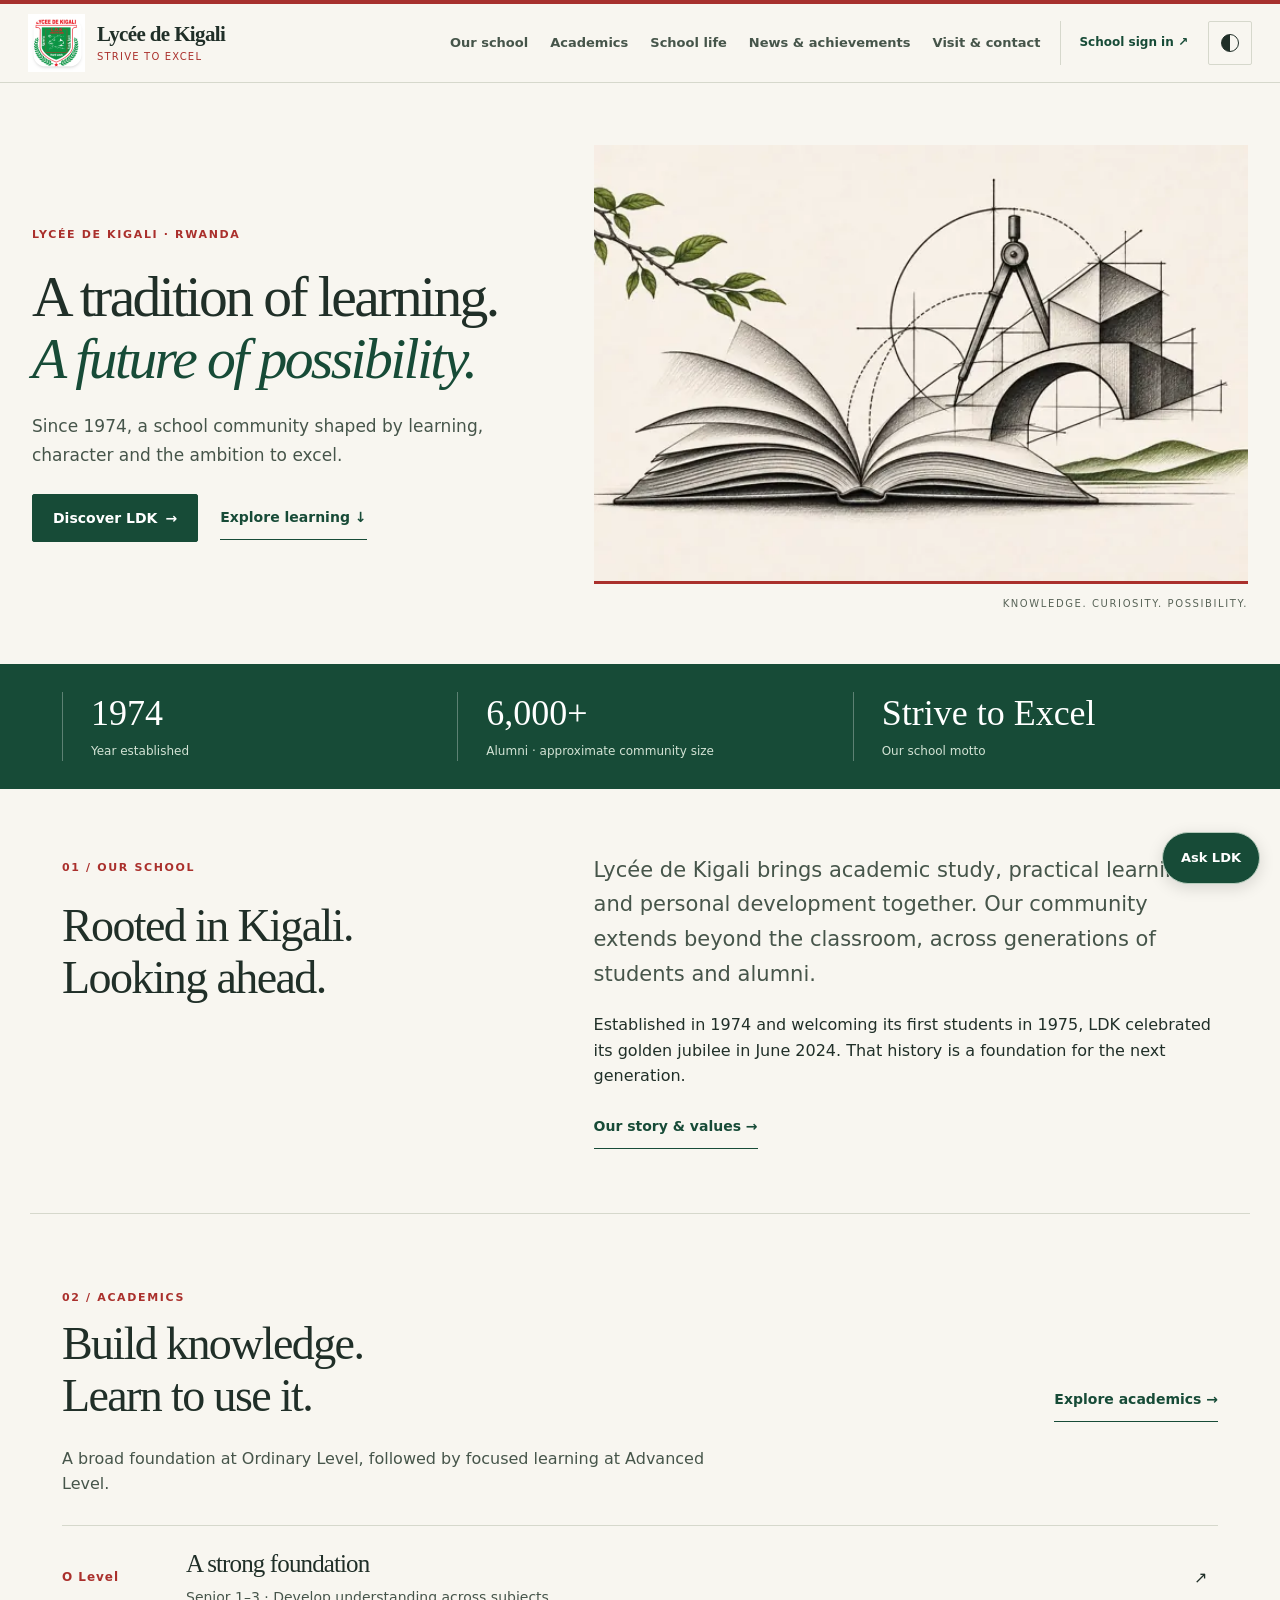
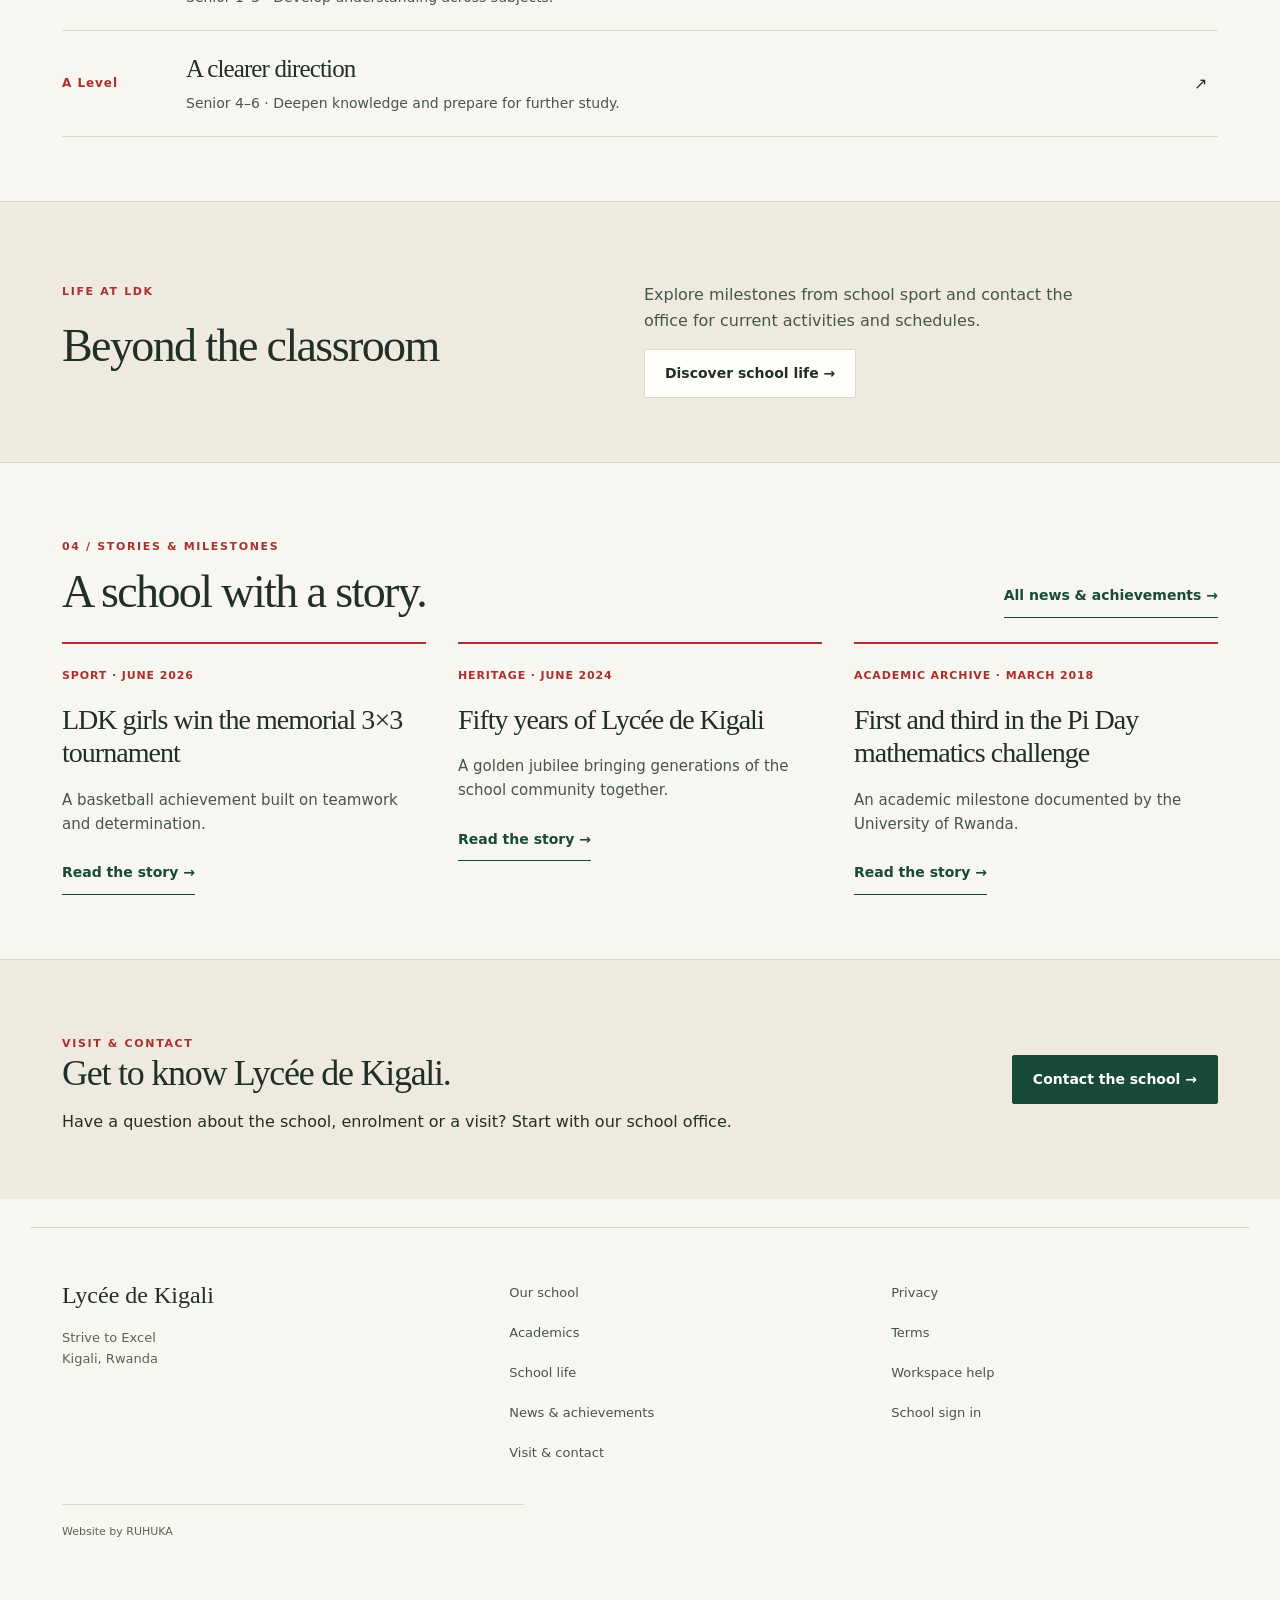
==== commit ff824630: "Improve chat dismissal and add the LDK campus map" ====
--- a/index.html
+++ b/index.html
@@ -3,7 +3,7 @@
 <div class="heritage-band"><div><strong>1974</strong><span>Year established</span></div><div><strong>6,000+</strong><span>Alumni · approximate community size</span></div><div><strong>Strive to Excel</strong><span>Our school motto</span></div></div>
 <section class="section editorial-section" id="about"><div class="section-label"><span class="eyebrow">01 / Our school</span><h2>Rooted in Kigali.<br>Looking ahead.</h2></div><div class="section-copy"><p class="lead" id="public-introduction">Lycée de Kigali brings academic study, practical learning and personal development together. Our community extends beyond the classroom, across generations of students and alumni.</p><p>Established in 1974 and welcoming its first students in 1975, LDK celebrated its golden jubilee in June 2024. That history is a foundation for the next generation.</p><a class="text-link" href="our-school.html">Our story & values →</a></div></section>
 <section class="section academic-section" id="academics"><div class="section-top"><div><p class="eyebrow">02 / Academics</p><h2>Build knowledge.<br>Learn to use it.</h2></div><a class="text-link" href="academics.html">Explore academics →</a></div><p class="section-intro" id="public-academics">A broad foundation at Ordinary Level, followed by focused learning at Advanced Level.</p><div class="programme-rows"><a href="academics.html#ordinary"><span class="programme-no">O Level</span><div><h3>A strong foundation</h3><p>Senior 1–3 · Develop understanding across subjects.</p></div><span aria-hidden="true">↗</span></a><a href="academics.html#advanced"><span class="programme-no">A Level</span><div><h3>A clearer direction</h3><p>Senior 4–6 · Deepen knowledge and prepare for further study.</p></div><span aria-hidden="true">↗</span></a></div></section>
-<section class="life-panel" id="school-life"><div class="section life-inner"><div><p class="eyebrow">03 / Life at LDK</p><h2>More than<br>the classroom.</h2><p id="public-activities">From debate and robotics to sport, media and community service, school life creates opportunities to discover interests and contribute to something shared.</p><a class="button" href="school-life.html">Discover school life →</a></div><figure><img src="assets/paper-hills.webp" width="1000" height="667" alt="Illustration of folded book pages flowing into green hills" loading="lazy" decoding="async"><figcaption>Ideas grow through learning and shared experience.</figcaption></figure></div></section>
+<section class="life-panel" id="school-life"><div class="section life-inner"><div><p class="eyebrow">Life at LDK</p><h2>Beyond the classroom</h2></div><div><p id="public-activities">Explore milestones from school sport and contact the office for current activities and schedules.</p><a class="button" href="school-life.html">Discover school life →</a></div></div></section>
 <section class="section news-section" id="news"><div class="section-top"><div><p class="eyebrow">04 / Stories & milestones</p><h2>A school with a story.</h2></div><a class="text-link" href="news.html">All news & achievements →</a></div><div class="story-grid"><article><p class="story-meta">Sport · June 2026</p><h3><a href="news.html#basketball">LDK girls win the memorial 3×3 tournament</a></h3><p>A basketball achievement built on teamwork and determination.</p><a class="text-link" href="news.html#basketball" aria-label="Read about the girls’ basketball achievement">Read the story →</a></article><article><p class="story-meta">Heritage · June 2024</p><h3><a href="news.html#jubilee">Fifty years of Lycée de Kigali</a></h3><p>A golden jubilee bringing generations of the school community together.</p><a class="text-link" href="news.html#jubilee" aria-label="Read about the golden jubilee">Read the story →</a></article><article><p class="story-meta">Academic archive · March 2018</p><h3><a href="news.html#mathematics">First and third in the Pi Day mathematics challenge</a></h3><p>An academic milestone documented by the University of Rwanda.</p><a class="text-link" href="news.html#mathematics" aria-label="Read about the mathematics achievement">Read the story →</a></article></div><div class="school-update" data-public-update hidden><h3>From the school</h3><p id="public-news"></p></div></section>
 <section class="contact-band" id="contact"><div class="section"><div><p class="eyebrow">Visit & contact</p><h2>Get to know Lycée de Kigali.</h2><p id="public-contact">Have a question about the school, enrolment or a visit? Start with our school office.</p></div><a class="button primary" href="contact.html">Contact the school →</a></div></section></main><footer class="site-footer"><div><a class="footer-name" href="index.html">Lycée de Kigali</a><p>Strive to Excel<br>Kigali, Rwanda</p></div><nav aria-label="Explore the school"><a href="our-school.html">Our school</a><a href="academics.html">Academics</a><a href="school-life.html">School life</a><a href="news.html">News & achievements</a><a href="contact.html">Visit & contact</a></nav><nav aria-label="Information pages"><a href="privacy.html">Privacy</a><a href="terms.html">Terms</a><a href="support.html">Workspace help</a><a href="connected/">School sign in</a></nav><p class="credit">Website by RUHUKA</p></footer><p id="public-status" class="public-status" role="status"></p><!-- AI ASSISTANT -->
 <div id="ai-assistant" >
@@ -11,7 +11,7 @@
     <header class="ai-header">
       <div class="ai-avatar" aria-hidden="true"><img src="assets/ldk-crest.png" width="38" height="38" alt=""></div>
       <div class="ai-heading"><h2 id="ai-title">LDK’s AI assistant</h2><p>School help &amp; everyday learning</p></div>
-      <button class="ai-icon-button" onclick="toggleAI()" aria-label="Close assistant">×</button>
+      <button type="button" class="ai-icon-button" onclick="toggleAI()" aria-label="Close assistant">Close</button>
     </header>
     <div class="ai-toolbar"><span>School help & learning</span><button onclick="clearAIConversation()">New chat</button></div>
     <div id="ai-messages" role="log" aria-label="Chat messages" aria-live="off" aria-busy="false" tabindex="0"></div>
@@ -29,7 +29,7 @@
     </div>
     <p id="ai-privacy-note" class="ai-disclaimer">Only your conversation text is sent to the AI provider. No access to private school records. Live web lookup is not connected. Don’t share passwords or private details.</p>
   </section>
-  <button id="ai-fab" onclick="openAssistant()" aria-label="Open LDK’s AI assistant" aria-controls="ai-chat-panel" aria-expanded="false"><img src="assets/ldk-crest.png" width="38" height="38" alt="" aria-hidden="true">Ask LDK</button>
+  <button id="ai-fab" onclick="openAssistant()" aria-label="Open LDK’s AI assistant" aria-controls="ai-chat-panel" aria-expanded="false">Ask LDK</button>
 </div>
 
 </body></html>
--- a/public.css
+++ b/public.css
@@ -112,9 +112,25 @@
 .institution h1,.institution h2,.institution h3{font-family:Georgia,'Times New Roman',serif;font-weight:400;letter-spacing:-.035em}
 .institution h2{font-size:clamp(30px,3.7vw,46px);line-height:1.13}.institution h3{font-size:25px;line-height:1.25}.institution p{max-width:66ch}.institution img{max-width:100%}.institution figure{margin:0}.institution .eyebrow{color:var(--red);font-size:11px;letter-spacing:.15em;font-weight:750}.institution .section{max-width:1220px;padding:64px 32px}.institution .site-header{background:var(--sky-top);border-top:4px solid #a7312e}.institution .site-nav{max-width:1440px;padding:10px 28px;gap:20px;flex-wrap:nowrap}.institution .brand{font-family:Georgia,serif;font-weight:600;font-size:21px;white-space:nowrap;gap:12px;letter-spacing:-.03em}.institution .brand small{font:10px/1.7 system-ui,sans-serif;letter-spacing:.12em;text-transform:uppercase;color:var(--red)}.school-crest{width:57px;height:58px;object-fit:contain;background:white;border-radius:0}.institution .desktop-links{gap:22px;font-size:13px;font-weight:600}.institution .desktop-links a{white-space:nowrap}.school-login{font-size:12px;font-weight:700;border-left:1px solid var(--b);padding:12px 0 12px 18px;text-decoration:none;white-space:nowrap}.institution .theme-button,.institution .menu-button{border-radius:2px;flex-shrink:0;background:transparent}.institution .theme-button{width:36px;min-width:44px}.institution .site-menu{position:absolute;top:100%;left:0;background:var(--sky-top);padding:12px 28px 20px;border-bottom:1px solid var(--b)}.institution .site-menu a{font-size:16px}.institution .button{border-radius:2px;font-size:14px;padding:12px 20px}.institution .button.primary{background:#174b37;border-color:#174b37;color:#fff}.institution .button:hover{background:var(--s2);color:var(--t)}.institution .button.primary:hover{background:#236247;color:#fff}.text-link{display:inline-flex;min-height:44px;align-items:center;gap:10px;font-size:14px;font-weight:700;text-decoration:none;border-bottom:1px solid currentColor}.text-link:hover{color:var(--red)}
 .institution .editorial-hero{max-width:1380px;grid-template-columns:minmax(0,.9fr) minmax(0,1.1fr);padding:62px 32px 52px;gap:26px;text-align:left}.institution .hero:before,.institution .hero:after{content:none}.institution .hero h1{font-size:clamp(40px,4.5vw,65px);line-height:1.08;letter-spacing:-.045em;margin:22px 0}.institution .hero h1 em{color:var(--a2);font-weight:400}.institution .hero-sub{font-size:17px;max-width:44ch;line-height:1.7}.institution .actions{align-items:center;justify-content:flex-start;gap:22px}.hero-art{align-self:center}.hero-art img{display:block;width:100%;height:auto;border-bottom:3px solid var(--red)}.hero-art figcaption{font-size:10px;text-transform:uppercase;letter-spacing:.16em;color:var(--t3);padding-top:12px;text-align:right}.heritage-band{display:grid;grid-template-columns:repeat(3,1fr);background:#174b37;color:#fff;padding:28px max(32px,calc((100vw - 1156px)/2));gap:30px}.heritage-band>div{border-left:1px solid #ffffff4d;padding-left:28px}.heritage-band strong{display:block;font:36px/1.2 Georgia,serif}.heritage-band span{display:block;font-size:12px;color:#d3e3d5;margin-top:6px}.institution .editorial-section{display:grid;grid-template-columns:minmax(0,.85fr) minmax(0,1.15fr);gap:70px}.section-label h2{margin-top:22px}.institution .lead{font-size:21px;line-height:1.65;color:var(--t2)}.section-copy>p:first-child{margin-top:0}.section-top{display:flex;justify-content:space-between;align-items:end;gap:24px;margin-bottom:24px}.section-top h2{margin-bottom:0}.institution .academic-section{border-top:1px solid var(--b)}.programme-rows{margin-top:28px}.programme-rows>a{display:grid;grid-template-columns:100px 1fr 24px;align-items:center;gap:24px;padding:22px 0;border-top:1px solid var(--b);color:var(--t);text-decoration:none}.programme-rows>a:last-child{border-bottom:1px solid var(--b)}.programme-rows>a:hover h3{text-decoration:underline;text-underline-offset:5px}.programme-no{font-size:12px;letter-spacing:.08em;color:var(--red);font-weight:700}.programme-rows h3{margin:0 0 7px}.programme-rows p{margin:0;color:var(--t2);font-size:14px}.life-panel{background:var(--s2);border-block:1px solid var(--b)}.life-inner{display:grid;grid-template-columns:1fr 1.1fr;gap:60px;align-items:center}.life-inner p:not(.eyebrow){color:var(--t2);max-width:44ch}.life-inner h2{margin:20px 0}.life-inner img{display:block;width:100%;height:auto}.life-inner figcaption{font-size:12px;color:var(--t3);padding-top:12px}.story-grid{display:grid;grid-template-columns:repeat(3,minmax(0,1fr));gap:32px}.story-grid article{border-top:2px solid var(--red);padding-top:12px}.story-meta{font-size:11px;text-transform:uppercase;letter-spacing:.08em;color:var(--red);font-weight:700}.story-grid h3{font-size:28px;line-height:1.2;margin:18px 0}.story-grid h3 a{color:var(--t);text-decoration:none}.story-grid h3 a:hover{text-decoration:underline}.story-grid article>p:not(.story-meta){color:var(--t2);font-size:15px}.school-update{border-left:3px solid var(--red);padding-left:24px;margin:32px 0}.contact-band{border-top:1px solid var(--b);background:var(--s2)}.contact-band>.section{display:flex;justify-content:space-between;align-items:center;gap:36px}.contact-band h2{font-size:36px}.contact-band p{margin-bottom:0}.contact-band .button{flex-shrink:0}.institution .site-footer{max-width:1220px;display:grid;grid-template-columns:1.2fr 1fr 1fr;gap:20px 55px;padding:46px 32px 100px;font-size:13px}.institution .site-footer nav{display:flex;flex-direction:column;gap:0}.institution .site-footer nav a{color:var(--t2);min-height:40px;text-decoration:none}.institution .site-footer nav a:hover{text-decoration:underline}.footer-name{font:24px Georgia,serif;text-decoration:none;color:var(--t)}.credit{grid-column:1/-1;border-top:1px solid var(--b);padding-top:18px;font-size:11px;color:var(--t3)}
-.institution .page-heading{padding-block:40px 42px;border-bottom:1px solid var(--b)}.page-heading .eyebrow{margin-top:30px}.page-heading h1{font-size:clamp(42px,5.5vw,70px);line-height:1.1;margin:12px 0 22px;max-width:20ch}.page-heading .lead{max-width:54ch}.visitor-back{font-size:12px;font-weight:500}.history-list{list-style:none;padding:0}.history-list li{display:grid;grid-template-columns:110px 1fr;gap:30px;border-top:1px solid var(--b);padding:24px 0}.history-list strong{font:30px Georgia,serif;color:var(--red)}.history-list h3{margin:0 0 12px}.history-list p{margin:0;color:var(--t2)}.academic-detail{display:grid;grid-template-columns:1fr 1fr;gap:60px;align-items:start}.academic-art{position:sticky;top:140px}.academic-art img{width:100%;height:auto}.academic-detail article{border-top:1px solid var(--b);margin-top:30px;padding-top:20px;scroll-margin-top:100px}.activity-grid{display:grid;grid-template-columns:repeat(3,minmax(0,1fr));gap:40px;margin-top:44px}.activity-grid article{border-top:2px solid var(--red);padding-top:18px}.activity-grid h2{font-size:30px}.activity-grid h3{font-size:22px}.activity-grid p{color:var(--t2)}.news-archive article{display:grid;grid-template-columns:220px minmax(0,1fr);gap:40px;padding:36px 0;border-top:1px solid var(--b);scroll-margin-top:110px}.news-archive article:first-child{padding-top:0;border:0}.news-archive h2{font-size:34px}.news-archive p{color:var(--t2)}.news-archive .story-meta{color:var(--red)}.source-link{font-size:12px;display:inline-block;min-height:44px;padding-block:10px;overflow-wrap:anywhere}.contact-list{font-style:normal;margin-top:24px}.plain-list{padding-left:18px}.plain-list li{margin-bottom:18px}.institution #ai-fab{border-radius:4px;background:#174b37;border:1px solid #b6cabb;box-shadow:0 4px 16px #0002;font-size:13px}.institution #ai-fab img{width:28px;height:29px;object-fit:contain;background:#fff}.institution .ai-avatar{border-radius:0;background:#fff}.institution .ai-avatar img{object-fit:contain}.institution #ai-chat-panel{border-radius:6px}.institution .ai-heading h2{font:600 16px/1.3 system-ui,sans-serif;letter-spacing:0}.institution .ai-header{background:var(--s1)}
+.institution .page-heading{padding-block:40px 42px;border-bottom:1px solid var(--b)}.page-heading .eyebrow{margin-top:30px}.page-heading h1{font-size:clamp(42px,5.5vw,70px);line-height:1.1;margin:12px 0 22px;max-width:20ch}.page-heading .lead{max-width:54ch}.visitor-back{font-size:12px;font-weight:500}.history-list{list-style:none;padding:0}.history-list li{display:grid;grid-template-columns:110px 1fr;gap:30px;border-top:1px solid var(--b);padding:24px 0}.history-list strong{font:30px Georgia,serif;color:var(--red)}.history-list h3{margin:0 0 12px}.history-list p{margin:0;color:var(--t2)}.academic-detail{display:grid;grid-template-columns:1fr 1fr;gap:60px;align-items:start}.academic-art{position:sticky;top:140px}.academic-art img{width:100%;height:auto}.academic-detail article{border-top:1px solid var(--b);margin-top:30px;padding-top:20px;scroll-margin-top:100px}.activity-grid{display:grid;grid-template-columns:repeat(3,minmax(0,1fr));gap:40px;margin-top:44px}.activity-grid article{border-top:2px solid var(--red);padding-top:18px}.activity-grid h2{font-size:30px}.activity-grid h3{font-size:22px}.activity-grid p{color:var(--t2)}.news-archive article{display:grid;grid-template-columns:220px minmax(0,1fr);gap:40px;padding:36px 0;border-top:1px solid var(--b);scroll-margin-top:110px}.news-archive article:first-child{padding-top:0;border:0}.news-archive h2{font-size:34px}.news-archive p{color:var(--t2)}.news-archive .story-meta{color:var(--red)}.source-link{font-size:12px;display:inline-block;min-height:44px;padding-block:10px;overflow-wrap:anywhere}.contact-list{font-style:normal;margin-top:24px}.plain-list{padding-left:18px}.plain-list li{margin-bottom:18px}.institution #ai-fab{border-radius:4px;background:#174b37;border:1px solid #b6cabb;box-shadow:0 4px 16px #0002;font-size:13px}.institution .ai-avatar{border-radius:0;background:#fff}.institution .ai-avatar img{object-fit:contain}.institution #ai-chat-panel{border-radius:6px}.institution .ai-heading h2{font:600 16px/1.3 system-ui,sans-serif;letter-spacing:0}.institution .ai-header{background:var(--s1);color:var(--t);border-bottom:1px solid var(--b)}
 @media(max-width:1190px){.institution .desktop-links{gap:14px;font-size:12px}.institution .site-nav{gap:12px;padding-inline:20px}.institution .brand{font-size:18px}.institution .school-login{padding-left:10px;font-size:11px}}
 @media(max-width:1050px){.institution .desktop-links{display:none}.institution .menu-button{display:block}.institution .school-login{margin-left:auto}.institution .theme-button{margin-left:0}.institution .editorial-hero{padding-block:38px}.institution .hero h1{font-size:45px}.institution .editorial-section{gap:36px}.life-inner{gap:32px}}
 @media(max-width:760px){.institution .site-nav{padding:9px 16px;gap:8px;flex-wrap:wrap}.school-crest{width:42px;height:43px}.institution .brand{font-size:17px;gap:8px}.institution .brand small{font-size:8px}.institution .school-login{display:none}.institution .theme-button{margin-left:auto}.institution .menu-button{font-size:12px;min-width:46px}.institution .section{padding:42px 22px}.institution .editorial-hero{grid-template-columns:1fr;padding:32px 22px 28px;gap:25px}.institution .hero h1{font-size:clamp(38px,8.5vw,55px);max-width:17ch}.institution .hero-sub{font-size:16px}.institution .hero .button{flex:none;min-width:0}.hero-art{width:100%}.hero-art figcaption{font-size:9px}.heritage-band{padding:22px;gap:15px}.heritage-band>div{padding-left:14px}.heritage-band strong{font-size:26px}.heritage-band span{font-size:10px}.institution .editorial-section,.life-inner,.academic-detail{grid-template-columns:1fr;gap:24px}.institution .lead{font-size:19px}.section-top{align-items:start;flex-direction:column;gap:12px}.programme-rows>a{grid-template-columns:64px 1fr 18px;gap:16px}.programme-rows h3{font-size:23px}.programme-rows p{font-size:13px}.story-grid,.activity-grid{grid-template-columns:1fr;gap:28px}.story-grid h3{font-size:27px}.contact-band>.section{align-items:start;flex-direction:column;gap:22px}.institution .site-footer{grid-template-columns:1fr 1fr;padding:36px 22px 96px;gap:24px}.institution .site-footer>div{grid-column:1/-1}.institution .page-heading{padding-block:28px 32px}.page-heading h1{font-size:43px}.history-list li{grid-template-columns:68px 1fr;gap:18px}.history-list strong{font-size:25px}.academic-art{position:static}.news-archive article{grid-template-columns:1fr;gap:10px;padding:28px 0}.news-archive h2{font-size:30px}.news-archive .story-meta{margin:0}.institution .visitor-grid-two{grid-template-columns:1fr;gap:24px}}
 @media(max-width:380px){.institution .site-nav{padding-inline:10px;gap:6px}.institution .brand{font-size:15px}.school-crest{width:34px;height:35px}.institution .theme-button{min-width:40px;width:40px}.institution .hero h1{font-size:36px}.heritage-band{grid-template-columns:1fr 1fr}.heritage-band>div:last-child{grid-column:1/-1}.heritage-band strong{font-size:27px}.institution .hero .actions{gap:14px}.institution .hero .text-link{font-size:13px}}
 @media (min-width:381px) and (max-width:600px){.heritage-band{grid-template-columns:1fr 1fr}.heritage-band>div:last-child{grid-column:1/-1}.heritage-band>div:last-child strong{font-size:28px}}
+
+.campus-map {
+  display: block;
+  width: 100%;
+  height: clamp(230px, 35vh, 360px);
+  margin-bottom: 12px;
+  border: 1px solid var(--b);
+}
+
+@media (min-width: 761px) and (min-height: 680px) {
+  .sticky-companion {
+    position: sticky;
+    top: 140px;
+    align-self: start;
+  }
+}
--- a/chat.css
+++ b/chat.css
@@ -5,7 +5,13 @@
 .ai-avatar{width:38px;height:38px;border-radius:12px;display:grid;place-items:center;background:#ffffff24;font-weight:800;flex:none}
 .ai-heading{flex:1;min-width:0}.ai-heading h2{font-size:17px;margin:0}.ai-heading p{font-size:12px;opacity:.85;margin:3px 0 0}
 #ai-assistant button{font:inherit;cursor:pointer;min-height:44px;border-radius:10px}
-.ai-icon-button{font-size:28px!important;width:44px;border:0;color:#fff;background:transparent}
+.ai-icon-button {
+  flex-shrink: 0;
+  padding: 0 10px;
+  border: 1px solid currentColor;
+  color: inherit;
+  background: transparent;
+}
 .ai-toolbar{display:flex;align-items:center;justify-content:space-between;padding:0 16px;border-bottom:1px solid var(--b);font-size:12px;color:var(--t2)}
 .ai-toolbar button,.ai-progress button{border:0;background:transparent;color:var(--t);font-weight:600}
 #ai-messages{flex:1;min-height:80px;overflow-y:auto;overscroll-behavior:contain;padding:18px;display:flex;flex-direction:column;gap:14px;scrollbar-width:thin}
@@ -32,7 +38,7 @@
 
 #ai-messages:focus-visible{outline:3px solid var(--a);outline-offset:-4px}#ai-assistant button:focus-visible{outline:3px solid var(--t);outline-offset:2px;box-shadow:0 0 0 5px var(--s1)}
 
-#ai-fab{padding:4px 16px 4px 6px;gap:6px}#ai-fab img,.ai-avatar img{display:block;flex-shrink:0;object-fit:contain}.ai-avatar{background:transparent;border-radius:0}
+.ai-avatar img{display:block;flex-shrink:0;object-fit:contain}.ai-avatar{background:transparent;border-radius:0}
 
 @media (max-height: 500px) {
   .ai-header { padding: 6px 12px; }
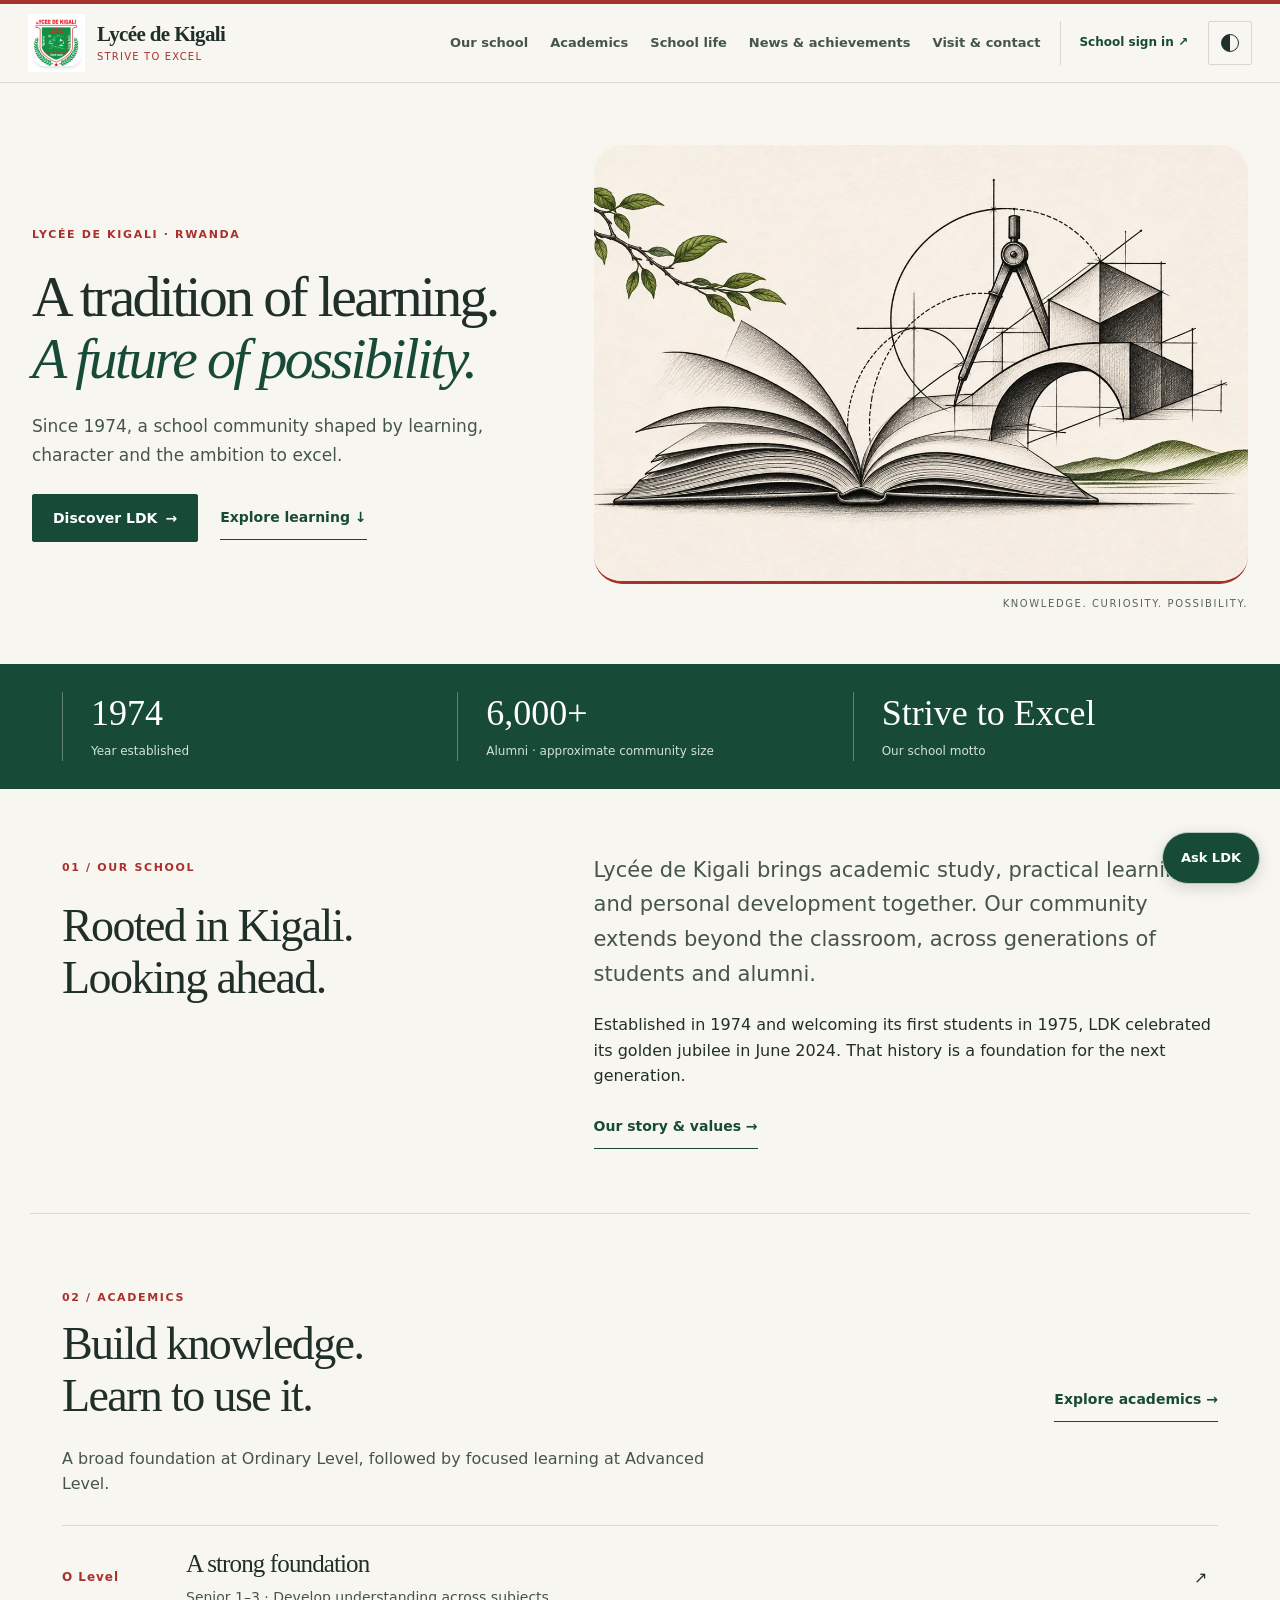
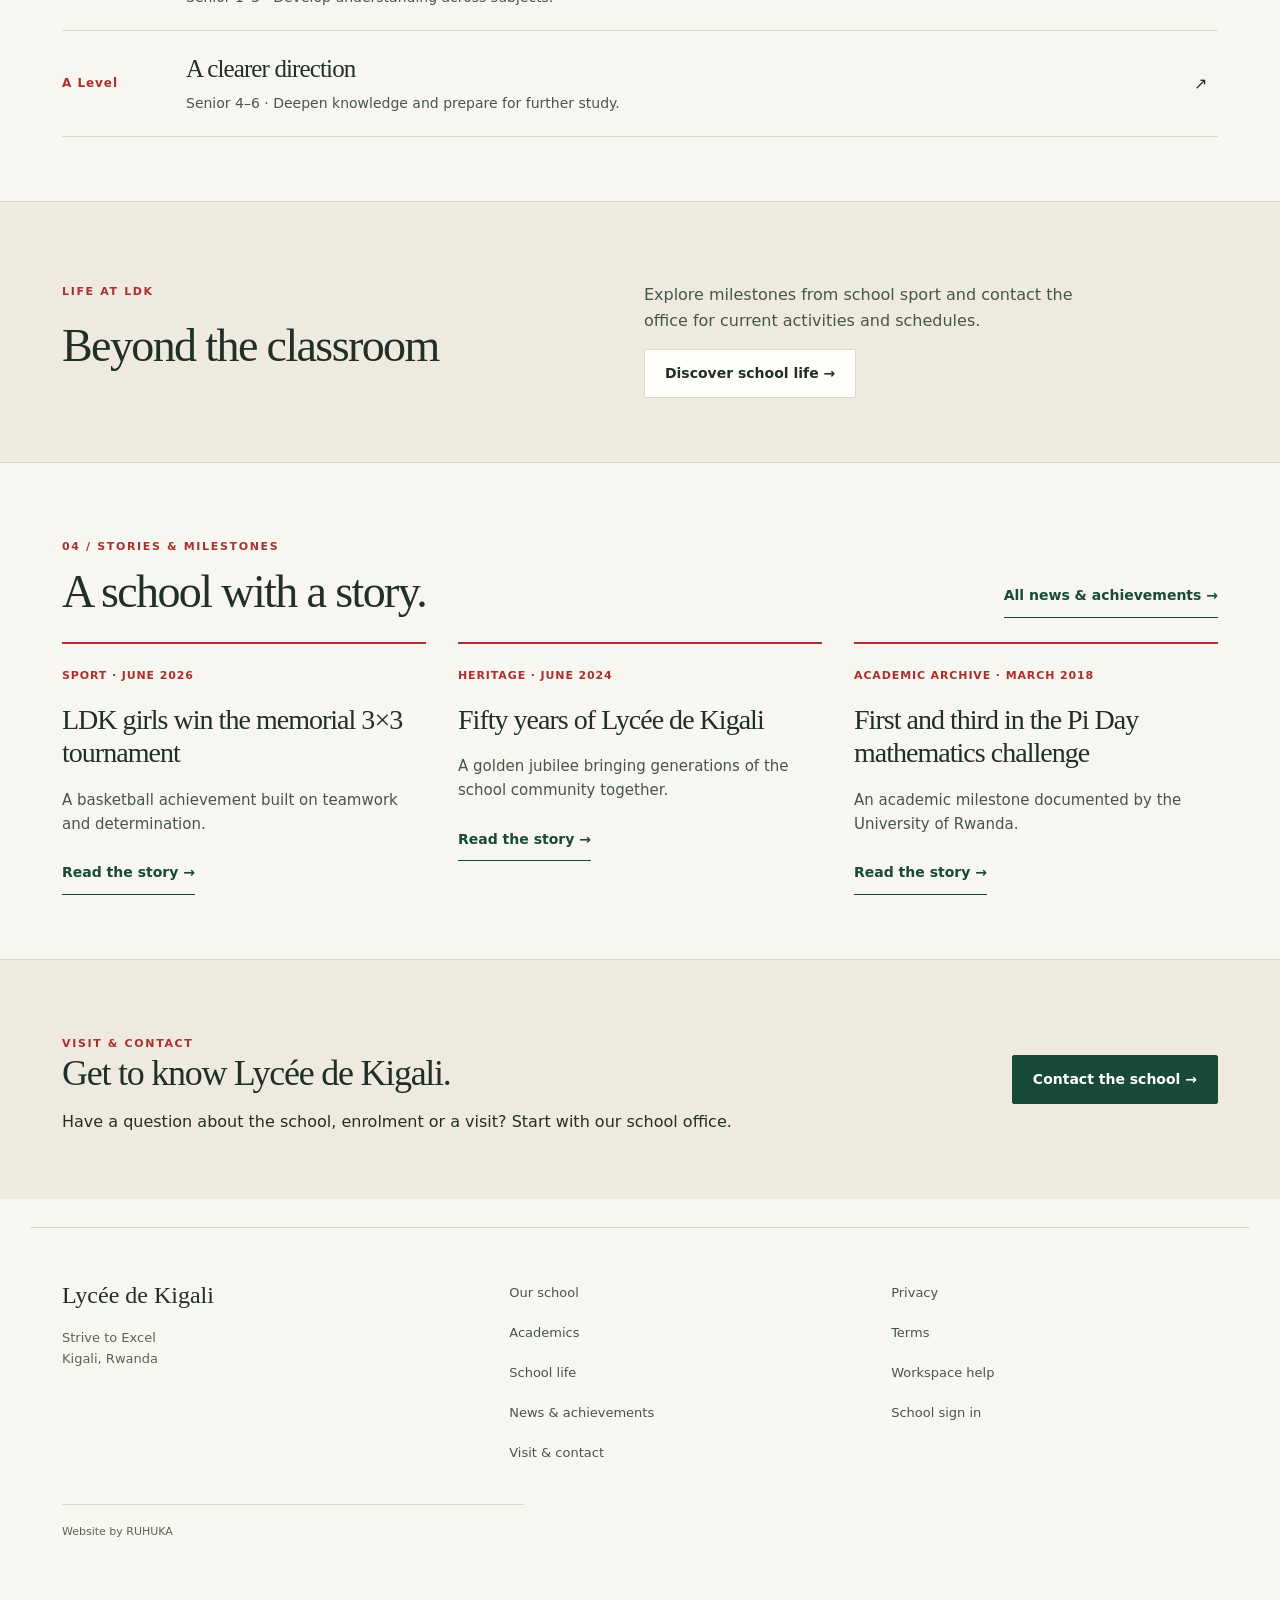
==== commit a9c53beb: "Make Ask LDK available across the school website" ====
--- a/index.html
+++ b/index.html
@@ -1,35 +1,8 @@
 <!doctype html>
-<html lang="en" data-theme="light"><head><meta charset="utf-8"><meta name="viewport" content="width=device-width,initial-scale=1,interactive-widget=resizes-content"><meta name="description" content="Discover Lycée de Kigali: our history, learning, school life, achievements and visitor information."><meta name="theme-color" content="#174b37"><title>Strive to Excel · Lycée de Kigali</title><link rel="icon" href="assets/ldk-crest.png" type="image/png"><link rel="stylesheet" href="public.css"><link rel="stylesheet" href="chat.css"><script src="connected/config.js" defer></script><script src="public-content.js" defer></script><script src="public.js" defer></script></head><body class="institution"><a class="skip" href="#main">Skip to content</a><header class="site-header"><div class="site-nav"><a class="brand" href="index.html"><img class="school-crest" src="assets/ldk-crest.png" width="57" height="58" alt="Lycée de Kigali emblem"><span>Lycée de Kigali<small>Strive to Excel</small></span></a><nav class="desktop-links" aria-label="Main navigation"><a href="our-school.html">Our school</a><a href="academics.html">Academics</a><a href="school-life.html">School life</a><a href="news.html">News & achievements</a><a href="contact.html">Visit & contact</a></nav><a class="school-login" href="connected/">School sign in <span aria-hidden="true">↗</span></a><button id="themeBtn" class="theme-button" aria-label="Use dark theme" type="button"></button><button id="menu-button" class="menu-button" type="button" aria-label="Open navigation" aria-expanded="false" aria-controls="site-menu">Menu</button><nav id="site-menu" class="site-menu" aria-label="Phone navigation" hidden><a href="our-school.html">Our school</a><a href="academics.html">Academics</a><a href="school-life.html">School life</a><a href="news.html">News & achievements</a><a href="contact.html">Visit & contact</a><a href="connected/">School sign in</a></nav></div></header><main id="main" tabindex="-1"><section class="hero editorial-hero" aria-labelledby="welcome-title"><div class="hero-copy"><p class="eyebrow">Lycée de Kigali · Rwanda</p><h1 id="welcome-title">A tradition of learning.<br><em>A future of possibility.</em></h1><p class="hero-sub">Since 1974, a school community shaped by learning, character and the ambition to excel.</p><div class="actions"><a class="button primary" href="our-school.html">Discover LDK <span aria-hidden="true">→</span></a><a class="text-link" href="#academics">Explore learning ↓</a></div></div><figure class="hero-art"><img src="assets/learning-sketch.webp" srcset="assets/learning-sketch-small.webp 600w, assets/learning-sketch.webp 1200w" sizes="(max-width: 760px) calc(100vw - 40px), 55vw" width="1200" height="800" alt="Ink illustration of an open book, drawing compass and geometric forms" fetchpriority="high"><figcaption>Knowledge. Curiosity. Possibility.</figcaption></figure></section>
+<html lang="en" data-theme="light"><head><meta charset="utf-8"><meta name="viewport" content="width=device-width,initial-scale=1,interactive-widget=resizes-content"><meta name="description" content="Discover Lycée de Kigali: our history, learning, school life, achievements and visitor information."><meta name="theme-color" content="#174b37"><title>Strive to Excel · Lycée de Kigali</title><link rel="icon" href="assets/ldk-crest.png" type="image/png"><link rel="stylesheet" href="public.css"><link rel="stylesheet" href="chat.css"><script src="connected/config.js" defer></script><script src="public-content.js" defer></script><script src="public.js" defer></script><script src="chat-launcher.js" defer></script></head><body class="institution"><a class="skip" href="#main">Skip to content</a><header class="site-header"><div class="site-nav"><a class="brand" href="index.html"><img class="school-crest" src="assets/ldk-crest.png" width="57" height="58" alt="Lycée de Kigali emblem"><span>Lycée de Kigali<small>Strive to Excel</small></span></a><nav class="desktop-links" aria-label="Main navigation"><a href="our-school.html">Our school</a><a href="academics.html">Academics</a><a href="school-life.html">School life</a><a href="news.html">News & achievements</a><a href="contact.html">Visit & contact</a></nav><a class="school-login" href="connected/">School sign in <span aria-hidden="true">↗</span></a><button id="themeBtn" class="theme-button" aria-label="Use dark theme" type="button"></button><button id="menu-button" class="menu-button" type="button" aria-label="Open navigation" aria-expanded="false" aria-controls="site-menu">Menu</button><nav id="site-menu" class="site-menu" aria-label="Phone navigation" hidden><a href="our-school.html">Our school</a><a href="academics.html">Academics</a><a href="school-life.html">School life</a><a href="news.html">News & achievements</a><a href="contact.html">Visit & contact</a><a href="connected/">School sign in</a></nav></div></header><main id="main" tabindex="-1"><section class="hero editorial-hero" aria-labelledby="welcome-title"><div class="hero-copy"><p class="eyebrow">Lycée de Kigali · Rwanda</p><h1 id="welcome-title">A tradition of learning.<br><em>A future of possibility.</em></h1><p class="hero-sub">Since 1974, a school community shaped by learning, character and the ambition to excel.</p><div class="actions"><a class="button primary" href="our-school.html">Discover LDK <span aria-hidden="true">→</span></a><a class="text-link" href="#academics">Explore learning ↓</a></div></div><figure class="hero-art"><img src="assets/learning-sketch.webp" srcset="assets/learning-sketch-small.webp 600w, assets/learning-sketch.webp 1200w" sizes="(max-width: 760px) calc(100vw - 40px), 55vw" width="1200" height="800" alt="Ink illustration of an open book, drawing compass and geometric forms" fetchpriority="high"><figcaption>Knowledge. Curiosity. Possibility.</figcaption></figure></section>
 <div class="heritage-band"><div><strong>1974</strong><span>Year established</span></div><div><strong>6,000+</strong><span>Alumni · approximate community size</span></div><div><strong>Strive to Excel</strong><span>Our school motto</span></div></div>
 <section class="section editorial-section" id="about"><div class="section-label"><span class="eyebrow">01 / Our school</span><h2>Rooted in Kigali.<br>Looking ahead.</h2></div><div class="section-copy"><p class="lead" id="public-introduction">Lycée de Kigali brings academic study, practical learning and personal development together. Our community extends beyond the classroom, across generations of students and alumni.</p><p>Established in 1974 and welcoming its first students in 1975, LDK celebrated its golden jubilee in June 2024. That history is a foundation for the next generation.</p><a class="text-link" href="our-school.html">Our story & values →</a></div></section>
 <section class="section academic-section" id="academics"><div class="section-top"><div><p class="eyebrow">02 / Academics</p><h2>Build knowledge.<br>Learn to use it.</h2></div><a class="text-link" href="academics.html">Explore academics →</a></div><p class="section-intro" id="public-academics">A broad foundation at Ordinary Level, followed by focused learning at Advanced Level.</p><div class="programme-rows"><a href="academics.html#ordinary"><span class="programme-no">O Level</span><div><h3>A strong foundation</h3><p>Senior 1–3 · Develop understanding across subjects.</p></div><span aria-hidden="true">↗</span></a><a href="academics.html#advanced"><span class="programme-no">A Level</span><div><h3>A clearer direction</h3><p>Senior 4–6 · Deepen knowledge and prepare for further study.</p></div><span aria-hidden="true">↗</span></a></div></section>
 <section class="life-panel" id="school-life"><div class="section life-inner"><div><p class="eyebrow">Life at LDK</p><h2>Beyond the classroom</h2></div><div><p id="public-activities">Explore milestones from school sport and contact the office for current activities and schedules.</p><a class="button" href="school-life.html">Discover school life →</a></div></div></section>
 <section class="section news-section" id="news"><div class="section-top"><div><p class="eyebrow">04 / Stories & milestones</p><h2>A school with a story.</h2></div><a class="text-link" href="news.html">All news & achievements →</a></div><div class="story-grid"><article><p class="story-meta">Sport · June 2026</p><h3><a href="news.html#basketball">LDK girls win the memorial 3×3 tournament</a></h3><p>A basketball achievement built on teamwork and determination.</p><a class="text-link" href="news.html#basketball" aria-label="Read about the girls’ basketball achievement">Read the story →</a></article><article><p class="story-meta">Heritage · June 2024</p><h3><a href="news.html#jubilee">Fifty years of Lycée de Kigali</a></h3><p>A golden jubilee bringing generations of the school community together.</p><a class="text-link" href="news.html#jubilee" aria-label="Read about the golden jubilee">Read the story →</a></article><article><p class="story-meta">Academic archive · March 2018</p><h3><a href="news.html#mathematics">First and third in the Pi Day mathematics challenge</a></h3><p>An academic milestone documented by the University of Rwanda.</p><a class="text-link" href="news.html#mathematics" aria-label="Read about the mathematics achievement">Read the story →</a></article></div><div class="school-update" data-public-update hidden><h3>From the school</h3><p id="public-news"></p></div></section>
-<section class="contact-band" id="contact"><div class="section"><div><p class="eyebrow">Visit & contact</p><h2>Get to know Lycée de Kigali.</h2><p id="public-contact">Have a question about the school, enrolment or a visit? Start with our school office.</p></div><a class="button primary" href="contact.html">Contact the school →</a></div></section></main><footer class="site-footer"><div><a class="footer-name" href="index.html">Lycée de Kigali</a><p>Strive to Excel<br>Kigali, Rwanda</p></div><nav aria-label="Explore the school"><a href="our-school.html">Our school</a><a href="academics.html">Academics</a><a href="school-life.html">School life</a><a href="news.html">News & achievements</a><a href="contact.html">Visit & contact</a></nav><nav aria-label="Information pages"><a href="privacy.html">Privacy</a><a href="terms.html">Terms</a><a href="support.html">Workspace help</a><a href="connected/">School sign in</a></nav><p class="credit">Website by RUHUKA</p></footer><p id="public-status" class="public-status" role="status"></p><!-- AI ASSISTANT -->
-<div id="ai-assistant" >
-  <section id="ai-chat-panel" hidden role="region" aria-labelledby="ai-title">
-    <header class="ai-header">
-      <div class="ai-avatar" aria-hidden="true"><img src="assets/ldk-crest.png" width="38" height="38" alt=""></div>
-      <div class="ai-heading"><h2 id="ai-title">LDK’s AI assistant</h2><p>School help &amp; everyday learning</p></div>
-      <button type="button" class="ai-icon-button" onclick="toggleAI()" aria-label="Close assistant">Close</button>
-    </header>
-    <div class="ai-toolbar"><span>School help & learning</span><button onclick="clearAIConversation()">New chat</button></div>
-    <div id="ai-messages" role="log" aria-label="Chat messages" aria-live="off" aria-busy="false" tabindex="0"></div>
-    <p id="ai-announcement" class="ai-sr-only" role="status" aria-live="polite" aria-atomic="true"></p>
-    <div class="ai-suggestions" aria-label="Suggested questions">
-      <button onclick="sendAIMessage('How do I take attendance?')">Attendance help</button>
-      <button onclick="sendAIMessage('Explain how to study effectively.')">Study tips</button>
-    </div>
-    <div class="ai-progress"><span id="ai-status" role="status" aria-live="polite">Ready</span><button id="ai-retry" hidden onclick="retryAIMessage()">Try again</button></div>
-    <div class="ai-composer">
-      <label class="ai-sr-only" for="ai-input">Your question</label>
-      <textarea id="ai-input" aria-describedby="ai-privacy-note" rows="2" maxlength="2000" placeholder="Ask a question…"></textarea>
-      <button id="ai-send" onclick="sendAIMessage()" aria-label="Send message">Send</button>
-      <button id="ai-stop" hidden onclick="stopAIResponse()" aria-label="Stop response">Stop</button>
-    </div>
-    <p id="ai-privacy-note" class="ai-disclaimer">Only your conversation text is sent to the AI provider. No access to private school records. Live web lookup is not connected. Don’t share passwords or private details.</p>
-  </section>
-  <button id="ai-fab" onclick="openAssistant()" aria-label="Open LDK’s AI assistant" aria-controls="ai-chat-panel" aria-expanded="false">Ask LDK</button>
-</div>
-
-</body></html>
+<section class="contact-band" id="contact"><div class="section"><div><p class="eyebrow">Visit & contact</p><h2>Get to know Lycée de Kigali.</h2><p id="public-contact">Have a question about the school, enrolment or a visit? Start with our school office.</p></div><a class="button primary" href="contact.html">Contact the school →</a></div></section></main><footer class="site-footer"><div><a class="footer-name" href="index.html">Lycée de Kigali</a><p>Strive to Excel<br>Kigali, Rwanda</p></div><nav aria-label="Explore the school"><a href="our-school.html">Our school</a><a href="academics.html">Academics</a><a href="school-life.html">School life</a><a href="news.html">News & achievements</a><a href="contact.html">Visit & contact</a></nav><nav aria-label="Information pages"><a href="privacy.html">Privacy</a><a href="terms.html">Terms</a><a href="support.html">Workspace help</a><a href="connected/">School sign in</a></nav><p class="credit">Website by RUHUKA</p></footer></body></html>
--- a/public.css
+++ b/public.css
@@ -134,3 +134,127 @@
     align-self: start;
   }
 }
+
+/* Brief, user-triggered theme transitions; no looping effects or image overlays. */
+@media (prefers-reduced-motion: no-preference) {
+  .theme-ready body, .theme-ready .site-header, .theme-ready .site-menu,
+  .theme-ready .card, .theme-ready .button, .theme-ready .theme-button,
+  .theme-ready .contact-band, .theme-ready .site-footer {
+    transition: background-color 280ms ease, color 280ms ease, border-color 280ms ease;
+  }
+  .theme-ready .theme-button::before { transition: transform 320ms ease; }
+  [data-theme=dark] .theme-button::before { transform: rotate(180deg); }
+}
+
+/* Quiet charcoal palette requested by the school-site reviewer. */
+[data-theme=dark], [data-theme=dark] .institution{color-scheme:dark;--sky-top:#0c0d0e;--s1:#151819;--s2:#1a201e;--s3:#222b27;--b:#39423e;--t:#e3f4ef;--t2:#c0ccc7;--t3:#a4b5ac;--a:#7cbea4;--a2:#92cbb5;--p:#1e6b55;--red:#e5a19b}
+[data-theme=dark] .heritage-band{background:#10211b}
+[data-theme=dark] .institution .button.primary,[data-theme=dark] .institution #ai-fab{background:#163c2e;border-color:#47735f}
+/* Editorial photography uses the same frame across the public pages. */
+.institution .rwanda-feature {
+  display: grid;
+  grid-template-columns: minmax(0, 1fr) minmax(0, 400px);
+  align-items: center;
+  gap: clamp(28px, 6vw, 76px);
+}
+
+.rwanda-feature h2 {
+  margin-bottom: 16px;
+}
+
+.editorial-photo {
+  min-width: 0;
+  margin: 0;
+}
+
+.photo-link {
+  display: block;
+  border-radius: var(--editorial-image-radius);
+  outline-offset: 5px;
+}
+
+.photo-link:focus-visible {
+  outline: 2px solid var(--a);
+}
+
+.editorial-photo img {
+  display: block;
+  width: 100%;
+  height: auto;
+  border-radius: inherit;
+}
+
+.editorial-photo figcaption {
+  padding: 12px 2px 0;
+  color: var(--t2);
+  font-size: 13px;
+  line-height: 1.5;
+}
+
+.editorial-photo figcaption strong {
+  display: block;
+  color: var(--t);
+  font-size: 15px;
+}
+
+.sports-gallery {
+  display: grid;
+  /* Match the width of each column to its photo’s aspect ratio. */
+  grid-template-columns: minmax(0, 128fr) minmax(0, 280.5fr);
+  gap: clamp(16px, 3vw, 30px);
+  max-width: 900px;
+  margin: 28px 0 36px;
+}
+
+/* A small physical tilt on the Kigali print adds depth on desktop. */
+.rwanda-photo .photo-link {
+  box-shadow: 0 14px 28px -18px rgb(0 0 0 / 45%), 0 0 0 1px var(--b);
+}
+
+@media (hover: hover) and (pointer: fine) and (prefers-reduced-motion: no-preference) {
+  .rwanda-photo {
+    perspective: 1000px;
+  }
+
+  .rwanda-photo .photo-link {
+    transition: transform 220ms ease, box-shadow 220ms ease;
+  }
+
+  .rwanda-photo .photo-link:is(:hover, :focus-visible) {
+    transform: translateZ(12px) rotateX(2deg) rotateY(-3deg);
+    box-shadow: 0 20px 35px -16px rgb(0 0 0 / 48%), 0 0 0 1px var(--b);
+  }
+}
+
+@media (max-width: 760px) {
+  .institution .rwanda-feature {
+    grid-template-columns: minmax(0, 1fr);
+  }
+
+  .rwanda-photo {
+    width: min(100%, 400px);
+  }
+}
+
+@media (max-width: 560px) {
+  .sports-gallery {
+    grid-template-columns: minmax(0, 1fr);
+    gap: 24px;
+  }
+
+  .sports-gallery .sports-action {
+    width: min(100%, 290px);
+  }
+}
+
+/* Small editorial stickers fill the date column without adding motion. */
+.news-meta{min-width:0}.news-meta .story-meta{margin:0}
+.news-sticker{display:block;width:128px;height:128px;margin-top:20px;border-radius:18px;background-image:url('assets/news-stickers.webp');background-size:300% 200%;background-repeat:no-repeat;pointer-events:none}
+.sticker-basketball{background-position:0 0}.sticker-volleyball{background-position:50% 0}.sticker-heritage{background-position:100% 0}.sticker-gym{background-position:0 100%}.sticker-math{background-position:50% 100%}
+@media(max-width:760px){.news-meta{display:flex;align-items:center;justify-content:space-between;gap:16px}.news-sticker{width:64px;height:64px;flex:0 0 64px;margin:0;border-radius:10px}}
+
+/* Rounded editorial images, with their original proportions. */
+.institution{--editorial-image-radius:28px}
+.hero-art img,
+.academic-art img,
+.life-inner img{border-radius:var(--editorial-image-radius)}
--- a/chat.css
+++ b/chat.css
@@ -46,3 +46,73 @@
   .ai-suggestions { display: none; }
   .ai-disclaimer { margin: 4px 12px 6px; }
 }
+
+/* Keep the shared widget independent of information and school workspace layouts. */
+#ai-assistant {
+  --chat-accent: #174b37;
+  --s1: var(--chat-background, #fff);
+  --s2: var(--chat-surface, #edf4ef);
+  --s3: var(--chat-control, #ddeae1);
+  --b: var(--chat-border, #bacfc2);
+  --t: var(--chat-text, #172c23);
+  --t2: var(--chat-muted, #385348);
+  --a: var(--chat-accent);
+  --p: var(--chat-accent);
+  color: var(--t);
+  line-height: 1.4;
+}
+
+[data-theme="dark"] #ai-assistant {
+  --chat-accent: #21634e;
+  --chat-background: #151819;
+  --chat-surface: #1a201e;
+  --chat-control: #222b27;
+  --chat-border: #506158;
+  --chat-text: #e3f4ef;
+  --chat-muted: #c0ccc7;
+}
+
+#ai-chat-panel {
+  margin: 0;
+  padding: 0;
+}
+
+#ai-assistant .ai-header {
+  margin: 0;
+  flex-wrap: nowrap;
+}
+
+#ai-assistant button {
+  width: auto;
+  margin: 0;
+}
+
+#ai-assistant .ai-toolbar button,
+#ai-assistant .ai-progress button {
+  background: transparent;
+}
+
+#ai-input {
+  width: auto;
+  min-height: 0;
+  background: transparent;
+  border: 0;
+}
+
+#ai-load-status {
+  max-width: min(280px, calc(100vw - 40px));
+  margin: 0 0 8px;
+  padding: 8px 12px;
+  border: 1px solid var(--b);
+  border-radius: 8px;
+  background: var(--s1);
+  font-size: 13px;
+}
+
+#ai-load-status:empty { margin: 0; padding: 0; border: 0; }
+.ldk-chat-page:not(.institution) { padding-bottom: 72px; }
+
+@media print {
+  #ai-assistant { display: none !important; }
+  .ldk-chat-page:not(.institution) { padding-bottom: 0; }
+}
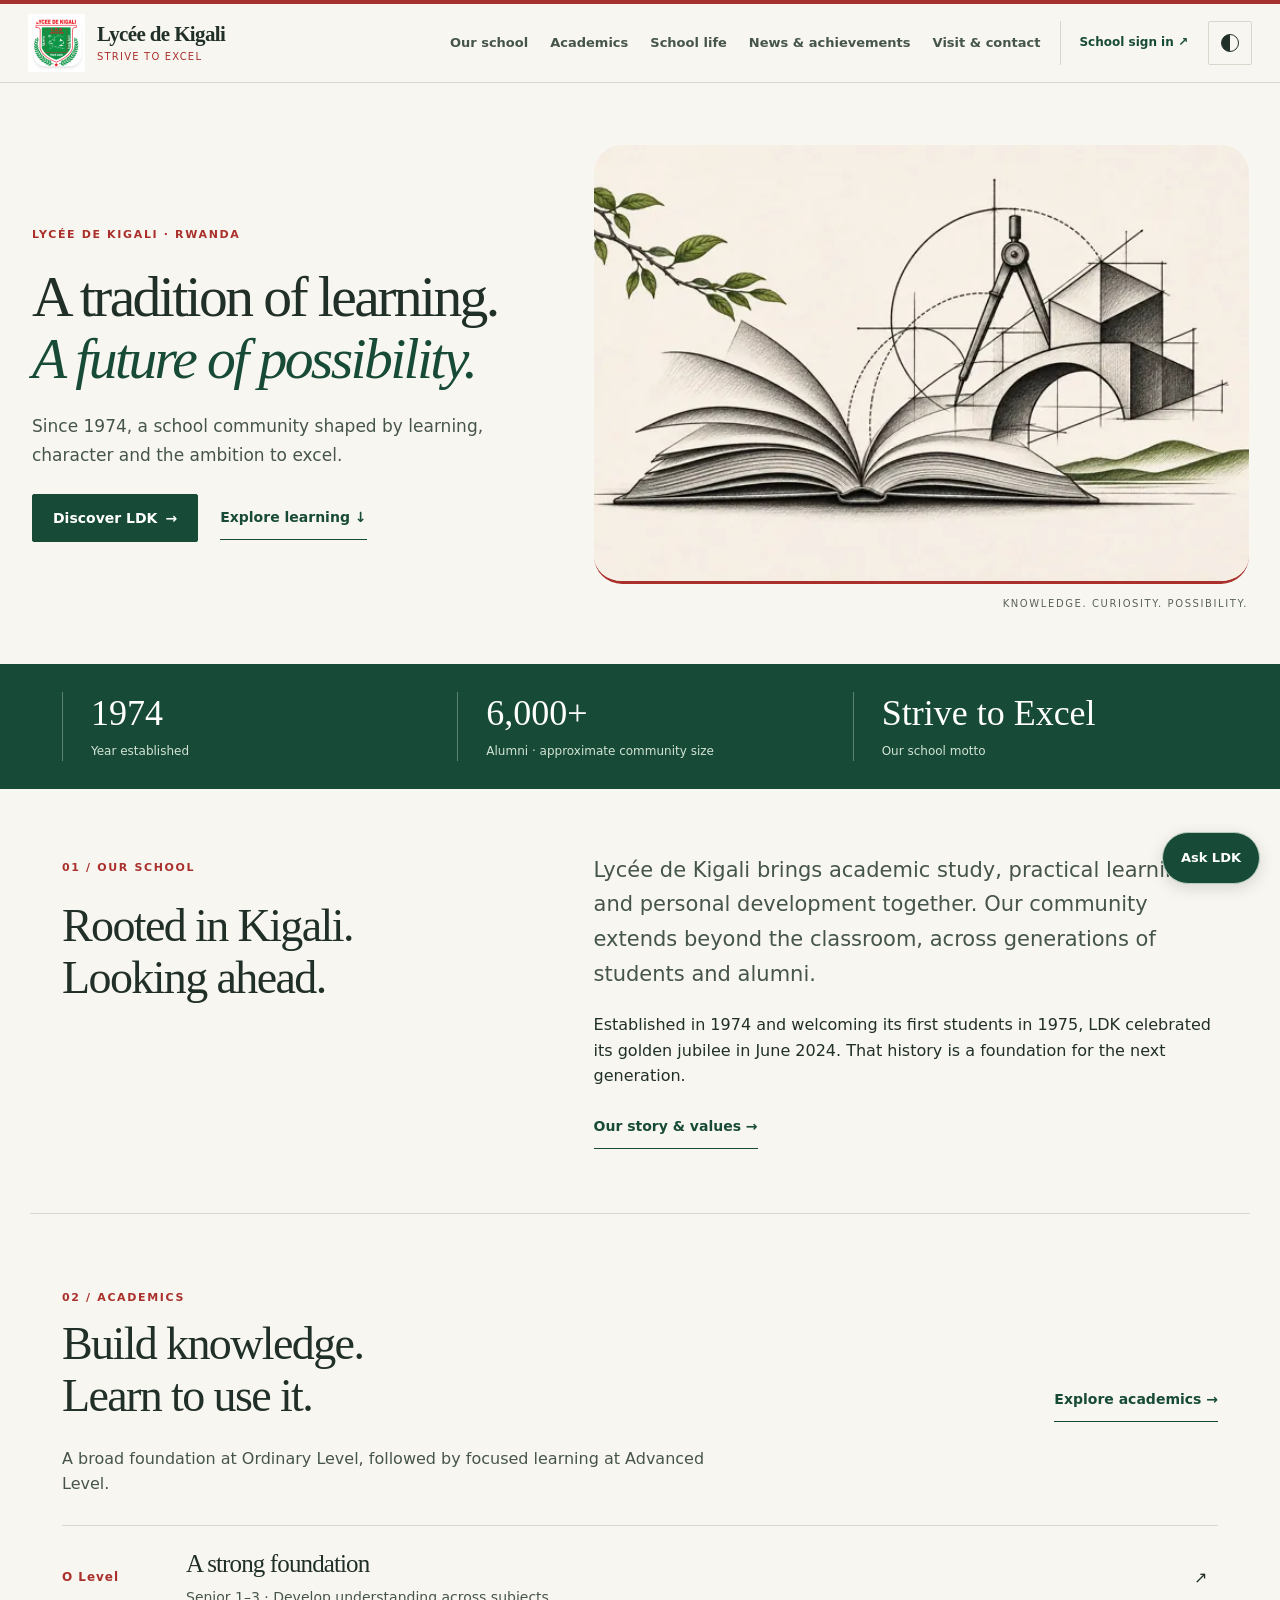
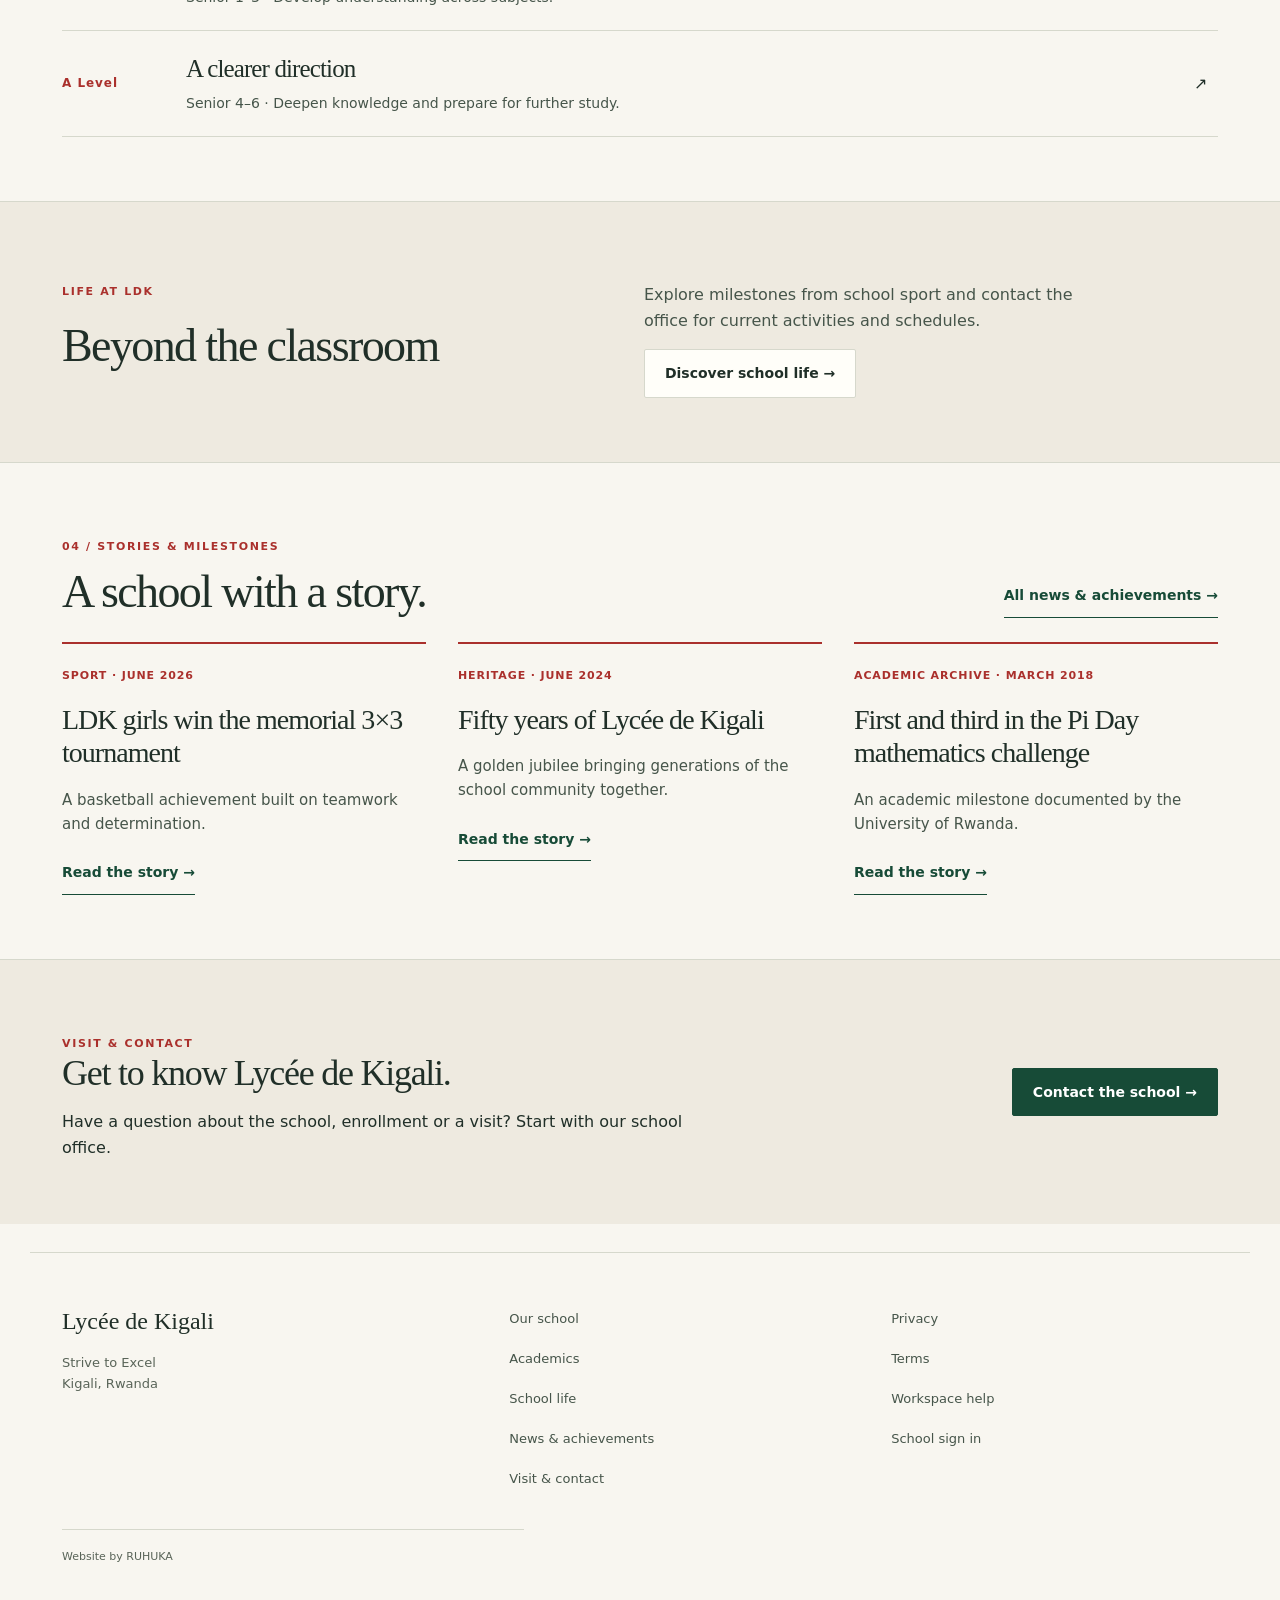
==== commit 46e47b3b: "Improve LDK language, staff onboarding and admin navigation" ====
--- a/index.html
+++ b/index.html
@@ -5,4 +5,4 @@
 <section class="section academic-section" id="academics"><div class="section-top"><div><p class="eyebrow">02 / Academics</p><h2>Build knowledge.<br>Learn to use it.</h2></div><a class="text-link" href="academics.html">Explore academics →</a></div><p class="section-intro" id="public-academics">A broad foundation at Ordinary Level, followed by focused learning at Advanced Level.</p><div class="programme-rows"><a href="academics.html#ordinary"><span class="programme-no">O Level</span><div><h3>A strong foundation</h3><p>Senior 1–3 · Develop understanding across subjects.</p></div><span aria-hidden="true">↗</span></a><a href="academics.html#advanced"><span class="programme-no">A Level</span><div><h3>A clearer direction</h3><p>Senior 4–6 · Deepen knowledge and prepare for further study.</p></div><span aria-hidden="true">↗</span></a></div></section>
 <section class="life-panel" id="school-life"><div class="section life-inner"><div><p class="eyebrow">Life at LDK</p><h2>Beyond the classroom</h2></div><div><p id="public-activities">Explore milestones from school sport and contact the office for current activities and schedules.</p><a class="button" href="school-life.html">Discover school life →</a></div></div></section>
 <section class="section news-section" id="news"><div class="section-top"><div><p class="eyebrow">04 / Stories & milestones</p><h2>A school with a story.</h2></div><a class="text-link" href="news.html">All news & achievements →</a></div><div class="story-grid"><article><p class="story-meta">Sport · June 2026</p><h3><a href="news.html#basketball">LDK girls win the memorial 3×3 tournament</a></h3><p>A basketball achievement built on teamwork and determination.</p><a class="text-link" href="news.html#basketball" aria-label="Read about the girls’ basketball achievement">Read the story →</a></article><article><p class="story-meta">Heritage · June 2024</p><h3><a href="news.html#jubilee">Fifty years of Lycée de Kigali</a></h3><p>A golden jubilee bringing generations of the school community together.</p><a class="text-link" href="news.html#jubilee" aria-label="Read about the golden jubilee">Read the story →</a></article><article><p class="story-meta">Academic archive · March 2018</p><h3><a href="news.html#mathematics">First and third in the Pi Day mathematics challenge</a></h3><p>An academic milestone documented by the University of Rwanda.</p><a class="text-link" href="news.html#mathematics" aria-label="Read about the mathematics achievement">Read the story →</a></article></div><div class="school-update" data-public-update hidden><h3>From the school</h3><p id="public-news"></p></div></section>
-<section class="contact-band" id="contact"><div class="section"><div><p class="eyebrow">Visit & contact</p><h2>Get to know Lycée de Kigali.</h2><p id="public-contact">Have a question about the school, enrolment or a visit? Start with our school office.</p></div><a class="button primary" href="contact.html">Contact the school →</a></div></section></main><footer class="site-footer"><div><a class="footer-name" href="index.html">Lycée de Kigali</a><p>Strive to Excel<br>Kigali, Rwanda</p></div><nav aria-label="Explore the school"><a href="our-school.html">Our school</a><a href="academics.html">Academics</a><a href="school-life.html">School life</a><a href="news.html">News & achievements</a><a href="contact.html">Visit & contact</a></nav><nav aria-label="Information pages"><a href="privacy.html">Privacy</a><a href="terms.html">Terms</a><a href="support.html">Workspace help</a><a href="connected/">School sign in</a></nav><p class="credit">Website by RUHUKA</p></footer></body></html>
+<section class="contact-band" id="contact"><div class="section"><div><p class="eyebrow">Visit & contact</p><h2>Get to know Lycée de Kigali.</h2><p id="public-contact">Have a question about the school, enrollment or a visit? Start with our school office.</p></div><a class="button primary" href="contact.html">Contact the school →</a></div></section></main><footer class="site-footer"><div><a class="footer-name" href="index.html">Lycée de Kigali</a><p>Strive to Excel<br>Kigali, Rwanda</p></div><nav aria-label="Explore the school"><a href="our-school.html">Our school</a><a href="academics.html">Academics</a><a href="school-life.html">School life</a><a href="news.html">News & achievements</a><a href="contact.html">Visit & contact</a></nav><nav aria-label="Information pages"><a href="privacy.html">Privacy</a><a href="terms.html">Terms</a><a href="support.html">Workspace help</a><a href="connected/">School sign in</a></nav><p class="credit">Website by RUHUKA</p></footer></body></html>
--- a/public.css
+++ b/public.css
@@ -151,17 +151,6 @@
 [data-theme=dark] .heritage-band{background:#10211b}
 [data-theme=dark] .institution .button.primary,[data-theme=dark] .institution #ai-fab{background:#163c2e;border-color:#47735f}
 /* Editorial photography uses the same frame across the public pages. */
-.institution .rwanda-feature {
-  display: grid;
-  grid-template-columns: minmax(0, 1fr) minmax(0, 400px);
-  align-items: center;
-  gap: clamp(28px, 6vw, 76px);
-}
-
-.rwanda-feature h2 {
-  margin-bottom: 16px;
-}
-
 .editorial-photo {
   min-width: 0;
   margin: 0;
@@ -206,36 +195,6 @@
   margin: 28px 0 36px;
 }
 
-/* A small physical tilt on the Kigali print adds depth on desktop. */
-.rwanda-photo .photo-link {
-  box-shadow: 0 14px 28px -18px rgb(0 0 0 / 45%), 0 0 0 1px var(--b);
-}
-
-@media (hover: hover) and (pointer: fine) and (prefers-reduced-motion: no-preference) {
-  .rwanda-photo {
-    perspective: 1000px;
-  }
-
-  .rwanda-photo .photo-link {
-    transition: transform 220ms ease, box-shadow 220ms ease;
-  }
-
-  .rwanda-photo .photo-link:is(:hover, :focus-visible) {
-    transform: translateZ(12px) rotateX(2deg) rotateY(-3deg);
-    box-shadow: 0 20px 35px -16px rgb(0 0 0 / 48%), 0 0 0 1px var(--b);
-  }
-}
-
-@media (max-width: 760px) {
-  .institution .rwanda-feature {
-    grid-template-columns: minmax(0, 1fr);
-  }
-
-  .rwanda-photo {
-    width: min(100%, 400px);
-  }
-}
-
 @media (max-width: 560px) {
   .sports-gallery {
     grid-template-columns: minmax(0, 1fr);
@@ -258,3 +217,90 @@
 .hero-art img,
 .academic-art img,
 .life-inner img{border-radius:var(--editorial-image-radius)}
+
+/* The Rwanda artwork is scoped to the Our School feature. */
+.rwanda-feature {
+  position: relative;
+  isolation: isolate;
+  overflow: hidden;
+  color: #fffaf0;
+  background: #101e19;
+}
+
+.rwanda-art {
+  position: absolute;
+  inset: 0 0 0 auto;
+  z-index: -2;
+  width: 72%;
+  height: 100%;
+  object-fit: cover;
+  object-position: center;
+}
+
+.rwanda-feature::before {
+  position: absolute;
+  z-index: -1;
+  inset: 0;
+  content: "";
+  background: linear-gradient(90deg, #101e19 9%, #101e19f7 26%, #101e19e8 44%, #101e1959 72%, #101e1929 100%);
+}
+
+.institution .rwanda-feature > .section {
+  display: grid;
+  align-content: center;
+  min-height: clamp(420px, 43vw, 575px);
+}
+
+.rwanda-feature .section-copy { max-width: 580px; }
+.rwanda-feature h2 { font-size: clamp(34px, 4.1vw, 56px); }
+.rwanda-feature .section-copy > p { max-width: 53ch; }
+.institution .rwanda-feature .eyebrow { color: #f5df9a; }
+.institution .rwanda-feature .lead { color: #fffaf0; }
+.rwanda-feature .text-link { color: #f5df9a; }
+.rwanda-feature .text-link:is(:hover, :focus-visible) { color: #fff; }
+.rwanda-feature .text-link:focus-visible { outline-color: #f5df9a; }
+.academic-detail > div > p:first-child { margin-top: 0; }
+.institution .site-menu {
+  max-height: calc(100dvh - 88px);
+  overflow-y: auto;
+  overscroll-behavior-y: contain;
+}
+
+@media (max-width: 760px) {
+  .rwanda-art {
+    width: 100%;
+    height: auto;
+    min-height: 225px;
+    max-height: 330px;
+    object-fit: cover;
+    object-position: 65% top;
+  }
+
+  .rwanda-feature::before {
+    background: linear-gradient(180deg, transparent, #101e198c 135px, #101e19 270px);
+  }
+
+  .institution .rwanda-feature > .section { padding-top: clamp(172px, 39vw, 248px); }
+}
+
+@media (forced-colors: active) {
+  .rwanda-art { display: none; }
+}
+
+/* Book motion sampled from keyframes authored in Blender. */
+@keyframes ldk-book-motion {
+  0% { transform: translateY(0.000px) rotate(0.000deg) scale(1.00000); }
+  10% { transform: translateY(-0.424px) rotate(-0.170deg) scale(1.00509); }
+  20% { transform: translateY(-1.278px) rotate(-0.511deg) scale(1.01534); }
+  30% { transform: translateY(-1.951px) rotate(-0.780deg) scale(1.02341); }
+  40% { transform: translateY(-1.932px) rotate(-0.649deg) scale(1.02318); }
+  50% { transform: translateY(-1.638px) rotate(-0.113deg) scale(1.01966); }
+  60% { transform: translateY(-1.214px) rotate(0.374deg) scale(1.01457); }
+  70% { transform: translateY(-0.770px) rotate(0.424deg) scale(1.00924); }
+  80% { transform: translateY(-0.367px) rotate(0.265deg) scale(1.00440); }
+  90% { transform: translateY(-0.100px) rotate(0.086deg) scale(1.00120); }
+  100% { transform: translateY(0.000px) rotate(0.000deg) scale(1.00000); }
+}
+@media (prefers-reduced-motion: no-preference) {
+  .book-motion img { animation: ldk-book-motion 4.8s linear both; }
+}
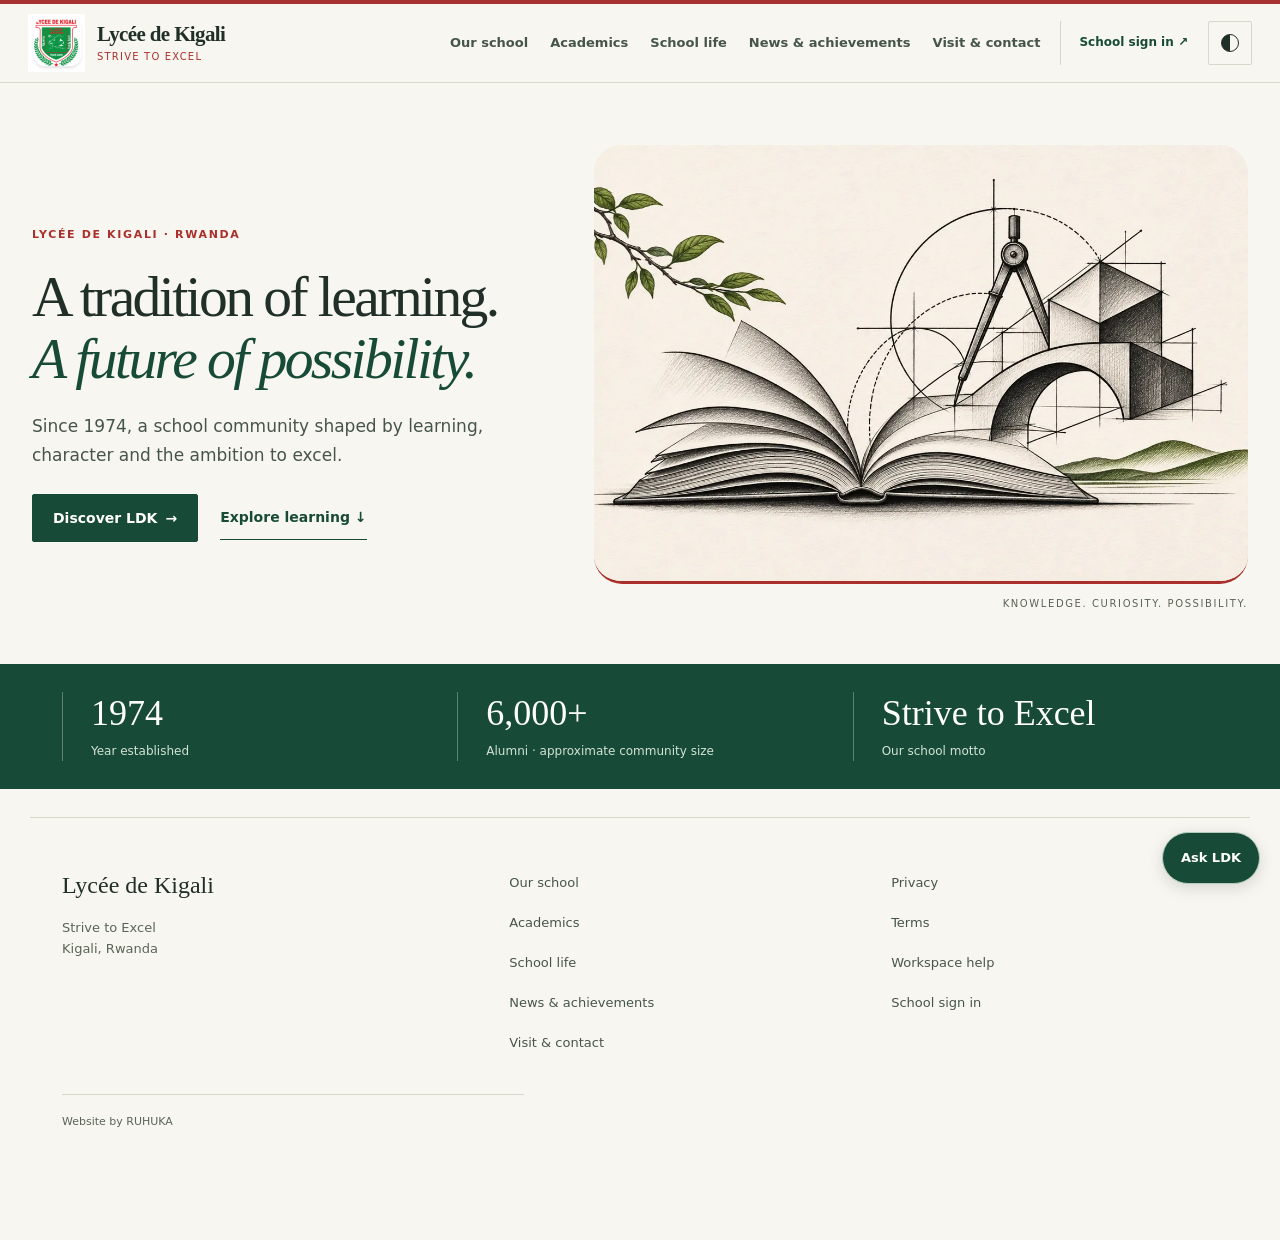
==== commit eca02105: "Make the LDK homepage scrollable and animate the book illustrations" ====
--- a/index.html
+++ b/index.html
@@ -1,8 +1,5 @@
 <!doctype html>
-<html lang="en" data-theme="light"><head><meta charset="utf-8"><meta name="viewport" content="width=device-width,initial-scale=1,interactive-widget=resizes-content"><meta name="description" content="Discover Lycée de Kigali: our history, learning, school life, achievements and visitor information."><meta name="theme-color" content="#174b37"><title>Strive to Excel · Lycée de Kigali</title><link rel="icon" href="assets/ldk-crest.png" type="image/png"><link rel="stylesheet" href="public.css"><link rel="stylesheet" href="chat.css"><script src="connected/config.js" defer></script><script src="public-content.js" defer></script><script src="public.js" defer></script><script src="chat-launcher.js" defer></script></head><body class="institution"><a class="skip" href="#main">Skip to content</a><header class="site-header"><div class="site-nav"><a class="brand" href="index.html"><img class="school-crest" src="assets/ldk-crest.png" width="57" height="58" alt="Lycée de Kigali emblem"><span>Lycée de Kigali<small>Strive to Excel</small></span></a><nav class="desktop-links" aria-label="Main navigation"><a href="our-school.html">Our school</a><a href="academics.html">Academics</a><a href="school-life.html">School life</a><a href="news.html">News & achievements</a><a href="contact.html">Visit & contact</a></nav><a class="school-login" href="connected/">School sign in <span aria-hidden="true">↗</span></a><button id="themeBtn" class="theme-button" aria-label="Use dark theme" type="button"></button><button id="menu-button" class="menu-button" type="button" aria-label="Open navigation" aria-expanded="false" aria-controls="site-menu">Menu</button><nav id="site-menu" class="site-menu" aria-label="Phone navigation" hidden><a href="our-school.html">Our school</a><a href="academics.html">Academics</a><a href="school-life.html">School life</a><a href="news.html">News & achievements</a><a href="contact.html">Visit & contact</a><a href="connected/">School sign in</a></nav></div></header><main id="main" tabindex="-1"><section class="hero editorial-hero" aria-labelledby="welcome-title"><div class="hero-copy"><p class="eyebrow">Lycée de Kigali · Rwanda</p><h1 id="welcome-title">A tradition of learning.<br><em>A future of possibility.</em></h1><p class="hero-sub">Since 1974, a school community shaped by learning, character and the ambition to excel.</p><div class="actions"><a class="button primary" href="our-school.html">Discover LDK <span aria-hidden="true">→</span></a><a class="text-link" href="#academics">Explore learning ↓</a></div></div><figure class="hero-art"><img src="assets/learning-sketch.webp" srcset="assets/learning-sketch-small.webp 600w, assets/learning-sketch.webp 1200w" sizes="(max-width: 760px) calc(100vw - 40px), 55vw" width="1200" height="800" alt="Ink illustration of an open book, drawing compass and geometric forms" fetchpriority="high"><figcaption>Knowledge. Curiosity. Possibility.</figcaption></figure></section>
+<html lang="en" data-theme="light"><head><meta charset="utf-8"><meta name="viewport" content="width=device-width,initial-scale=1,interactive-widget=resizes-content"><meta name="description" content="Discover Lycée de Kigali: our history, learning, school life, achievements and visitor information."><meta name="theme-color" content="#174b37"><title>Strive to Excel · Lycée de Kigali</title><link rel="icon" href="assets/ldk-crest.png" type="image/png"><link rel="stylesheet" href="public.css"><link rel="stylesheet" href="chat.css"><script src="connected/config.js" defer></script><script src="public-content.js" defer></script><script src="public.js" defer></script><script src="public-book-motion.js" defer></script><script src="chat-launcher.js" defer></script></head><body class="institution"><a class="skip" href="#main">Skip to content</a><header class="site-header"><div class="site-nav"><a class="brand" href="index.html"><img class="school-crest" src="assets/ldk-crest.png" width="57" height="58" alt="Lycée de Kigali emblem"><span>Lycée de Kigali<small>Strive to Excel</small></span></a><nav class="desktop-links" aria-label="Main navigation"><a href="our-school.html">Our school</a><a href="academics.html">Academics</a><a href="school-life.html">School life</a><a href="news.html">News & achievements</a><a href="contact.html">Visit & contact</a></nav><a class="school-login" href="connected/">School sign in <span aria-hidden="true">↗</span></a><button id="themeBtn" class="theme-button" aria-label="Use dark theme" type="button"></button><button id="menu-button" class="menu-button" type="button" aria-label="Open navigation" aria-expanded="false" aria-controls="site-menu">Menu</button><nav id="site-menu" class="site-menu" aria-label="Phone navigation" hidden><a href="our-school.html">Our school</a><a href="academics.html">Academics</a><a href="school-life.html">School life</a><a href="news.html">News & achievements</a><a href="contact.html">Visit & contact</a><a href="connected/">School sign in</a></nav></div></header><main id="main" tabindex="-1"><section class="hero editorial-hero" aria-labelledby="welcome-title"><div class="hero-copy"><p class="eyebrow">Lycée de Kigali · Rwanda</p><h1 id="welcome-title">A tradition of learning.<br><em>A future of possibility.</em></h1><p class="hero-sub">Since 1974, a school community shaped by learning, character and the ambition to excel.</p><div class="actions"><a class="button primary" href="our-school.html">Discover LDK <span aria-hidden="true">→</span></a><a class="text-link" href="#academics">Explore learning ↓</a></div></div><figure class="hero-art"><img src="assets/learning-sketch.webp" srcset="assets/learning-sketch-small.webp 600w, assets/learning-sketch.webp 1200w" sizes="(max-width: 760px) calc(100vw - 40px), 55vw" width="1200" height="800" alt="Ink illustration of an open book, drawing compass and geometric forms" fetchpriority="high"><figcaption>Knowledge. Curiosity. Possibility.</figcaption></figure></section>
 <div class="heritage-band"><div><strong>1974</strong><span>Year established</span></div><div><strong>6,000+</strong><span>Alumni · approximate community size</span></div><div><strong>Strive to Excel</strong><span>Our school motto</span></div></div>
-<section class="section editorial-section" id="about"><div class="section-label"><span class="eyebrow">01 / Our school</span><h2>Rooted in Kigali.<br>Looking ahead.</h2></div><div class="section-copy"><p class="lead" id="public-introduction">Lycée de Kigali brings academic study, practical learning and personal development together. Our community extends beyond the classroom, across generations of students and alumni.</p><p>Established in 1974 and welcoming its first students in 1975, LDK celebrated its golden jubilee in June 2024. That history is a foundation for the next generation.</p><a class="text-link" href="our-school.html">Our story & values →</a></div></section>
-<section class="section academic-section" id="academics"><div class="section-top"><div><p class="eyebrow">02 / Academics</p><h2>Build knowledge.<br>Learn to use it.</h2></div><a class="text-link" href="academics.html">Explore academics →</a></div><p class="section-intro" id="public-academics">A broad foundation at Ordinary Level, followed by focused learning at Advanced Level.</p><div class="programme-rows"><a href="academics.html#ordinary"><span class="programme-no">O Level</span><div><h3>A strong foundation</h3><p>Senior 1–3 · Develop understanding across subjects.</p></div><span aria-hidden="true">↗</span></a><a href="academics.html#advanced"><span class="programme-no">A Level</span><div><h3>A clearer direction</h3><p>Senior 4–6 · Deepen knowledge and prepare for further study.</p></div><span aria-hidden="true">↗</span></a></div></section>
-<section class="life-panel" id="school-life"><div class="section life-inner"><div><p class="eyebrow">Life at LDK</p><h2>Beyond the classroom</h2></div><div><p id="public-activities">Explore milestones from school sport and contact the office for current activities and schedules.</p><a class="button" href="school-life.html">Discover school life →</a></div></div></section>
-<section class="section news-section" id="news"><div class="section-top"><div><p class="eyebrow">04 / Stories & milestones</p><h2>A school with a story.</h2></div><a class="text-link" href="news.html">All news & achievements →</a></div><div class="story-grid"><article><p class="story-meta">Sport · June 2026</p><h3><a href="news.html#basketball">LDK girls win the memorial 3×3 tournament</a></h3><p>A basketball achievement built on teamwork and determination.</p><a class="text-link" href="news.html#basketball" aria-label="Read about the girls’ basketball achievement">Read the story →</a></article><article><p class="story-meta">Heritage · June 2024</p><h3><a href="news.html#jubilee">Fifty years of Lycée de Kigali</a></h3><p>A golden jubilee bringing generations of the school community together.</p><a class="text-link" href="news.html#jubilee" aria-label="Read about the golden jubilee">Read the story →</a></article><article><p class="story-meta">Academic archive · March 2018</p><h3><a href="news.html#mathematics">First and third in the Pi Day mathematics challenge</a></h3><p>An academic milestone documented by the University of Rwanda.</p><a class="text-link" href="news.html#mathematics" aria-label="Read about the mathematics achievement">Read the story →</a></article></div><div class="school-update" data-public-update hidden><h3>From the school</h3><p id="public-news"></p></div></section>
-<section class="contact-band" id="contact"><div class="section"><div><p class="eyebrow">Visit & contact</p><h2>Get to know Lycée de Kigali.</h2><p id="public-contact">Have a question about the school, enrollment or a visit? Start with our school office.</p></div><a class="button primary" href="contact.html">Contact the school →</a></div></section></main><footer class="site-footer"><div><a class="footer-name" href="index.html">Lycée de Kigali</a><p>Strive to Excel<br>Kigali, Rwanda</p></div><nav aria-label="Explore the school"><a href="our-school.html">Our school</a><a href="academics.html">Academics</a><a href="school-life.html">School life</a><a href="news.html">News & achievements</a><a href="contact.html">Visit & contact</a></nav><nav aria-label="Information pages"><a href="privacy.html">Privacy</a><a href="terms.html">Terms</a><a href="support.html">Workspace help</a><a href="connected/">School sign in</a></nav><p class="credit">Website by RUHUKA</p></footer></body></html>
+<!-- visitor-chapters -->
+</main><footer class="site-footer"><div><a class="footer-name" href="index.html">Lycée de Kigali</a><p>Strive to Excel<br>Kigali, Rwanda</p></div><nav aria-label="Explore the school"><a href="our-school.html">Our school</a><a href="academics.html">Academics</a><a href="school-life.html">School life</a><a href="news.html">News & achievements</a><a href="contact.html">Visit & contact</a></nav><nav aria-label="Information pages"><a href="privacy.html">Privacy</a><a href="terms.html">Terms</a><a href="support.html">Workspace help</a><a href="connected/">School sign in</a></nav><p class="credit">Website by RUHUKA</p></footer></body></html>
--- a/public.css
+++ b/public.css
@@ -186,26 +186,6 @@
   font-size: 15px;
 }
 
-.sports-gallery {
-  display: grid;
-  /* Match the width of each column to its photo’s aspect ratio. */
-  grid-template-columns: minmax(0, 128fr) minmax(0, 280.5fr);
-  gap: clamp(16px, 3vw, 30px);
-  max-width: 900px;
-  margin: 28px 0 36px;
-}
-
-@media (max-width: 560px) {
-  .sports-gallery {
-    grid-template-columns: minmax(0, 1fr);
-    gap: 24px;
-  }
-
-  .sports-gallery .sports-action {
-    width: min(100%, 290px);
-  }
-}
-
 /* Small editorial stickers fill the date column without adding motion. */
 .news-meta{min-width:0}.news-meta .story-meta{margin:0}
 .news-sticker{display:block;width:128px;height:128px;margin-top:20px;border-radius:18px;background-image:url('assets/news-stickers.webp');background-size:300% 200%;background-repeat:no-repeat;pointer-events:none}
@@ -287,20 +267,33 @@
   .rwanda-art { display: none; }
 }
 
-/* Book motion sampled from keyframes authored in Blender. */
-@keyframes ldk-book-motion {
-  0% { transform: translateY(0.000px) rotate(0.000deg) scale(1.00000); }
-  10% { transform: translateY(-0.424px) rotate(-0.170deg) scale(1.00509); }
-  20% { transform: translateY(-1.278px) rotate(-0.511deg) scale(1.01534); }
-  30% { transform: translateY(-1.951px) rotate(-0.780deg) scale(1.02341); }
-  40% { transform: translateY(-1.932px) rotate(-0.649deg) scale(1.02318); }
-  50% { transform: translateY(-1.638px) rotate(-0.113deg) scale(1.01966); }
-  60% { transform: translateY(-1.214px) rotate(0.374deg) scale(1.01457); }
-  70% { transform: translateY(-0.770px) rotate(0.424deg) scale(1.00924); }
-  80% { transform: translateY(-0.367px) rotate(0.265deg) scale(1.00440); }
-  90% { transform: translateY(-0.100px) rotate(0.086deg) scale(1.00120); }
-  100% { transform: translateY(0.000px) rotate(0.000deg) scale(1.00000); }
-}
-@media (prefers-reduced-motion: no-preference) {
-  .book-motion img { animation: ldk-book-motion 4.8s linear both; }
-}
+/* One continuous visitor story, with the same content available on direct pages. */
+.visitor-chapter { border-top: 1px solid var(--b); }
+.institution .visitor-chapter > .page-heading { padding-block: clamp(36px, 6vw, 80px) 24px; border-bottom: 0; }
+.visitor-chapter .page-heading .eyebrow { margin-top: 0; }
+.visitor-chapter .page-heading h2 { font-size: clamp(38px, 5vw, 64px); max-width: 22ch; }
+.visitor-chapter .page-heading .lead { margin-bottom: 0; }
+
+.sports-jump { display: flex; flex-wrap: wrap; gap: 4px 20px; margin: 18px 0 24px; }
+.sports-jump a { display: inline-flex; align-items: center; min-height: 44px; font-weight: 700; }
+.sport-feature { display: grid; grid-template-columns: minmax(0, 1fr) minmax(0, 1.22fr); align-items: center; gap: clamp(22px, 6vw, 70px); padding-block: clamp(28px, 6vw, 70px); border-top: 1px solid var(--b); }
+.institution .sport-feature h3 { font-size: clamp(30px, 4vw, 48px); line-height: 1.12; margin: 0 0 12px; }
+.sport-feature .lead { margin-block: 0 14px; }
+.sport-feature-basketball { grid-template-columns: minmax(0, .85fr) minmax(0, 1.15fr); }
+.sport-feature-basketball figure { grid-column: 1; grid-row: 1; width: min(100%, 360px); margin-inline: auto; }
+.sport-feature-text { grid-template-columns: minmax(0, 660px); }
+@media (max-width: 760px) {
+  .sport-feature, .sport-feature-basketball { grid-template-columns: minmax(0, 1fr); }
+  .sport-feature-basketball figure { grid-column: auto; grid-row: auto; margin-inline: 0; }
+}
+
+/* Each effect is a separate layer. The original illustration never moves. */
+.hero-art { position: relative; }
+.branch-wind { position: absolute; inset: 0 auto auto 0; width: 30%; height: auto; pointer-events: none; border-top-left-radius: var(--editorial-image-radius); }
+.book-toggle { display: block; width: 100%; padding: 0; border: 0; background: transparent; color: var(--a2); text-align: left; }
+.book-stage { display: block; position: relative; }
+.book-stage img { display: block; }
+.book-leaf { position: absolute; inset: 0; width: 100%; height: 100%; opacity: 0; pointer-events: none; }
+.book-toggle-label { display: inline-flex; align-items: center; min-height: 44px; padding-inline: 4px; text-decoration: underline; text-underline-offset: 4px; font-size: 14px; font-weight: 700; }
+.book-turn-status { position: absolute; width: 1px; height: 1px; overflow: hidden; clip-path: inset(50%); white-space: nowrap; }
+.book-turned::after { content: ''; position: absolute; inset: 0; clip-path: polygon(40% 46%, 50% 37%, 62% 39%, 83% 57%, 68% 55%, 56% 68%); background: #fff8d935; pointer-events: none; }
